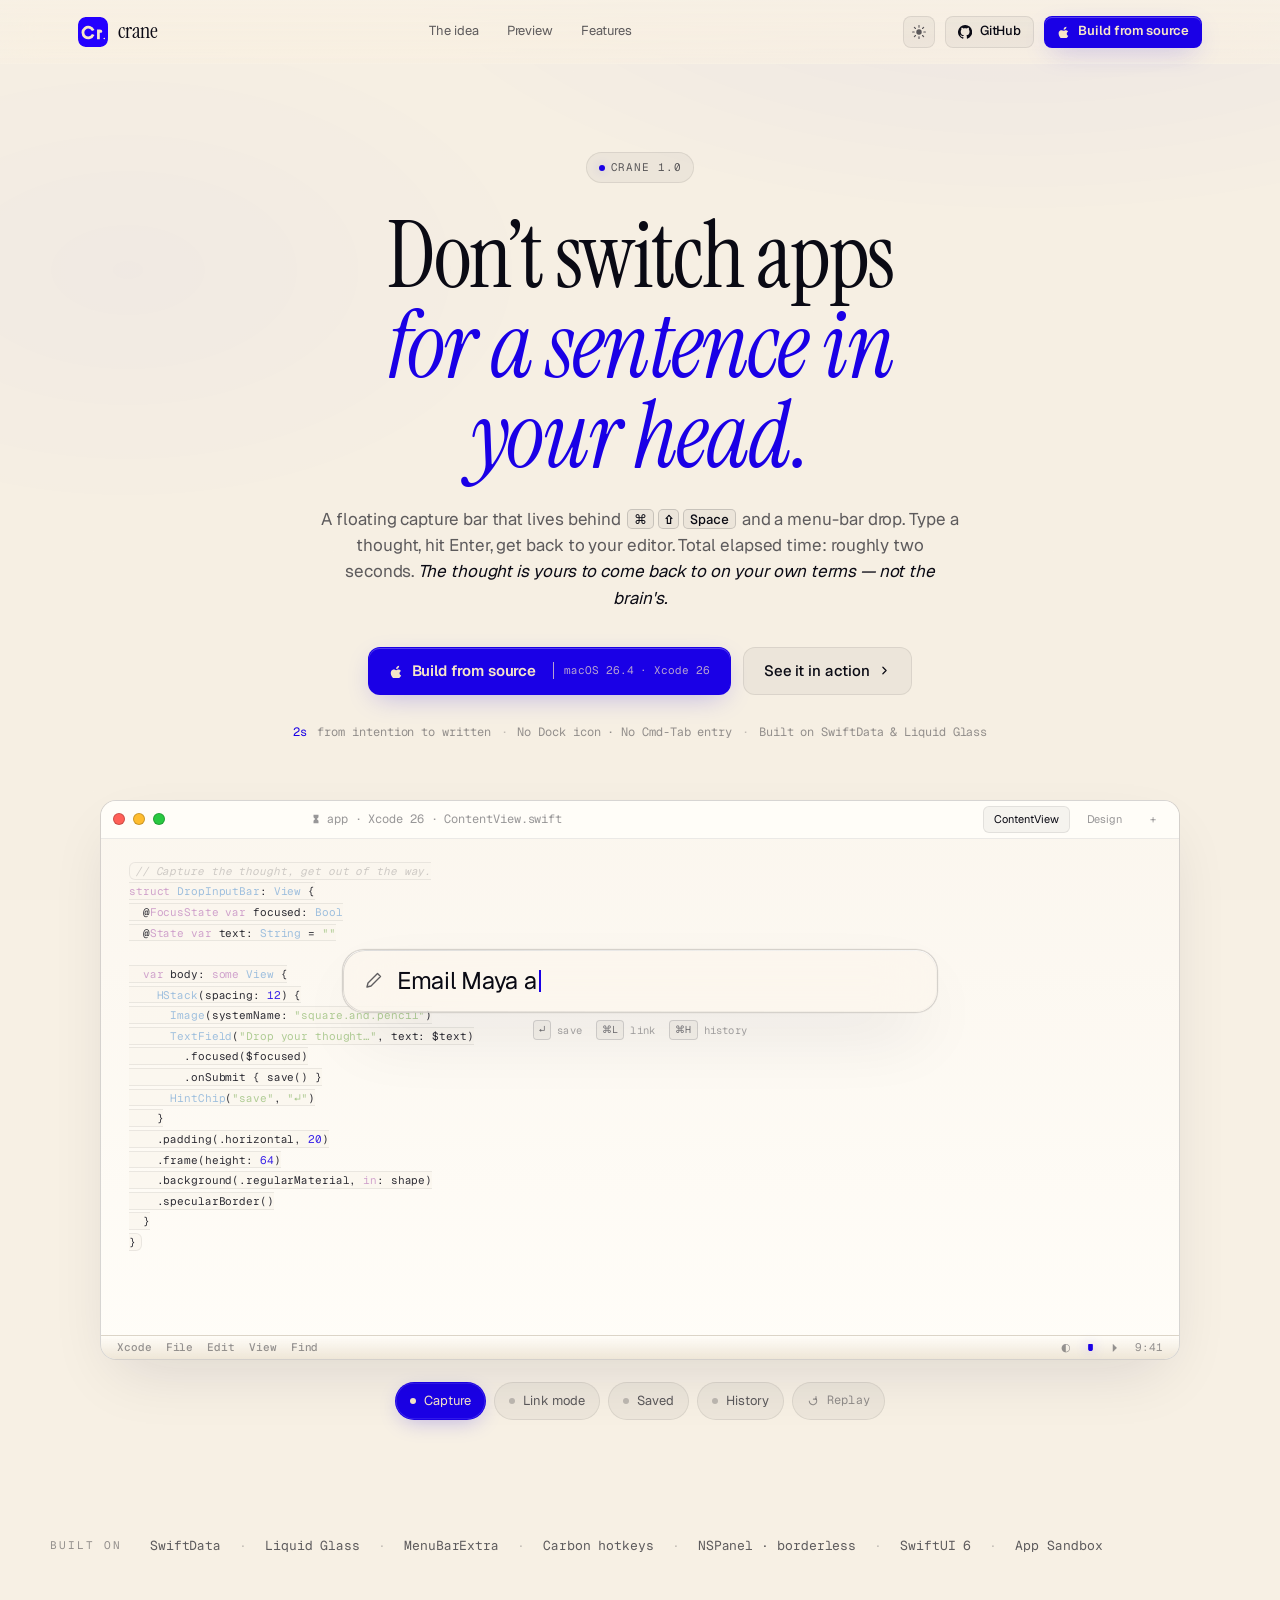
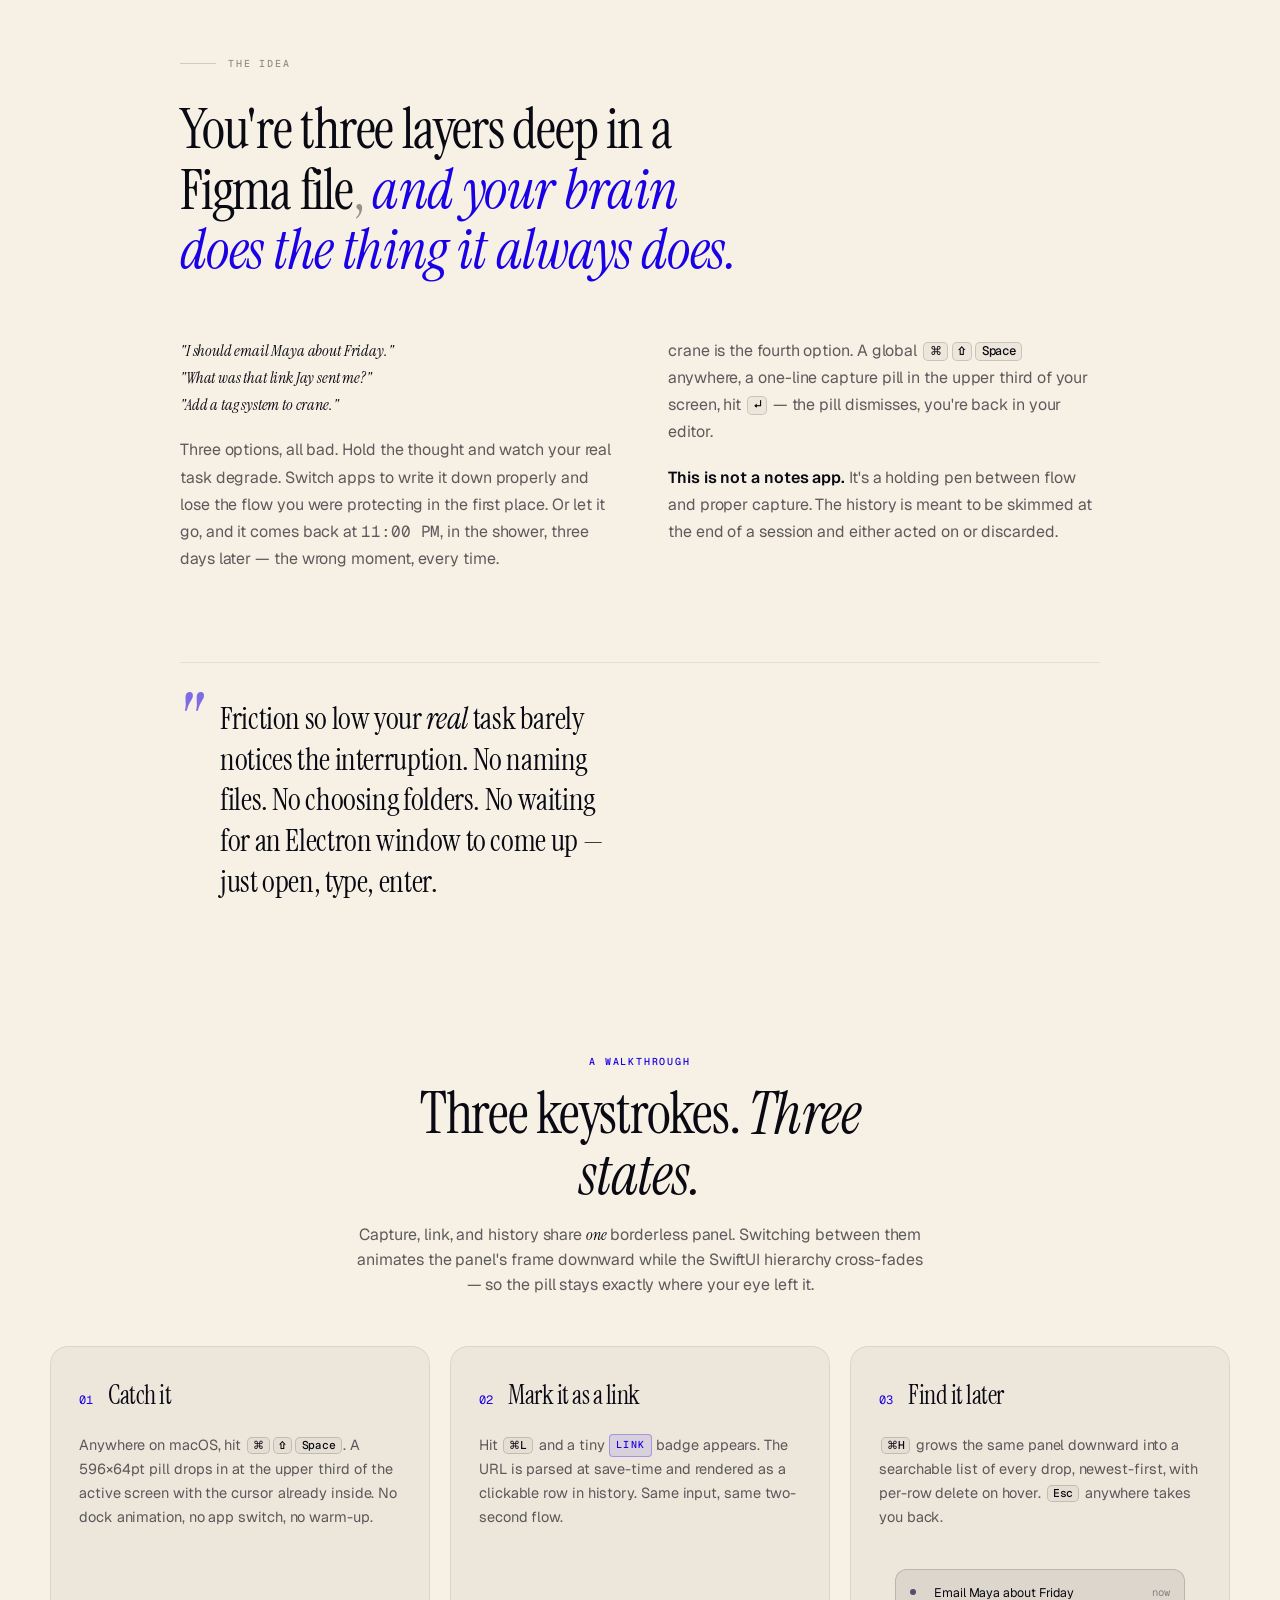
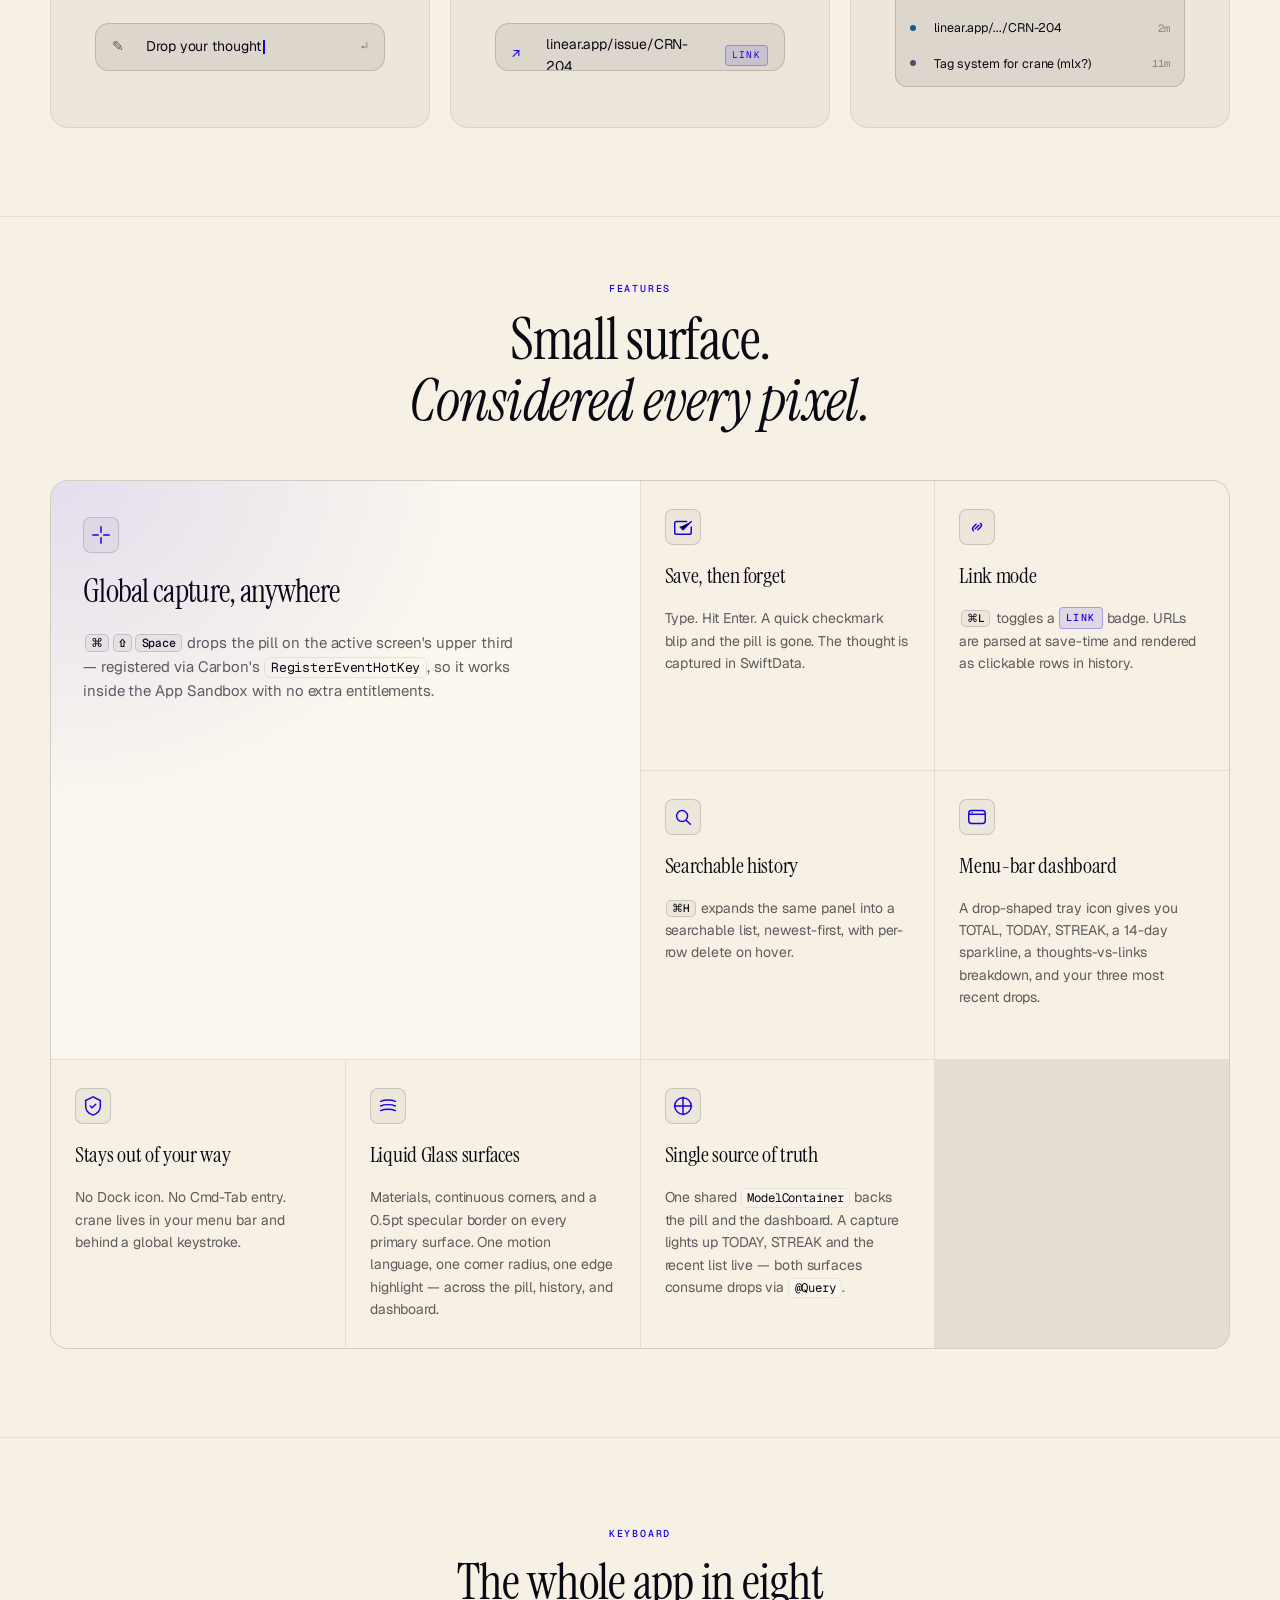
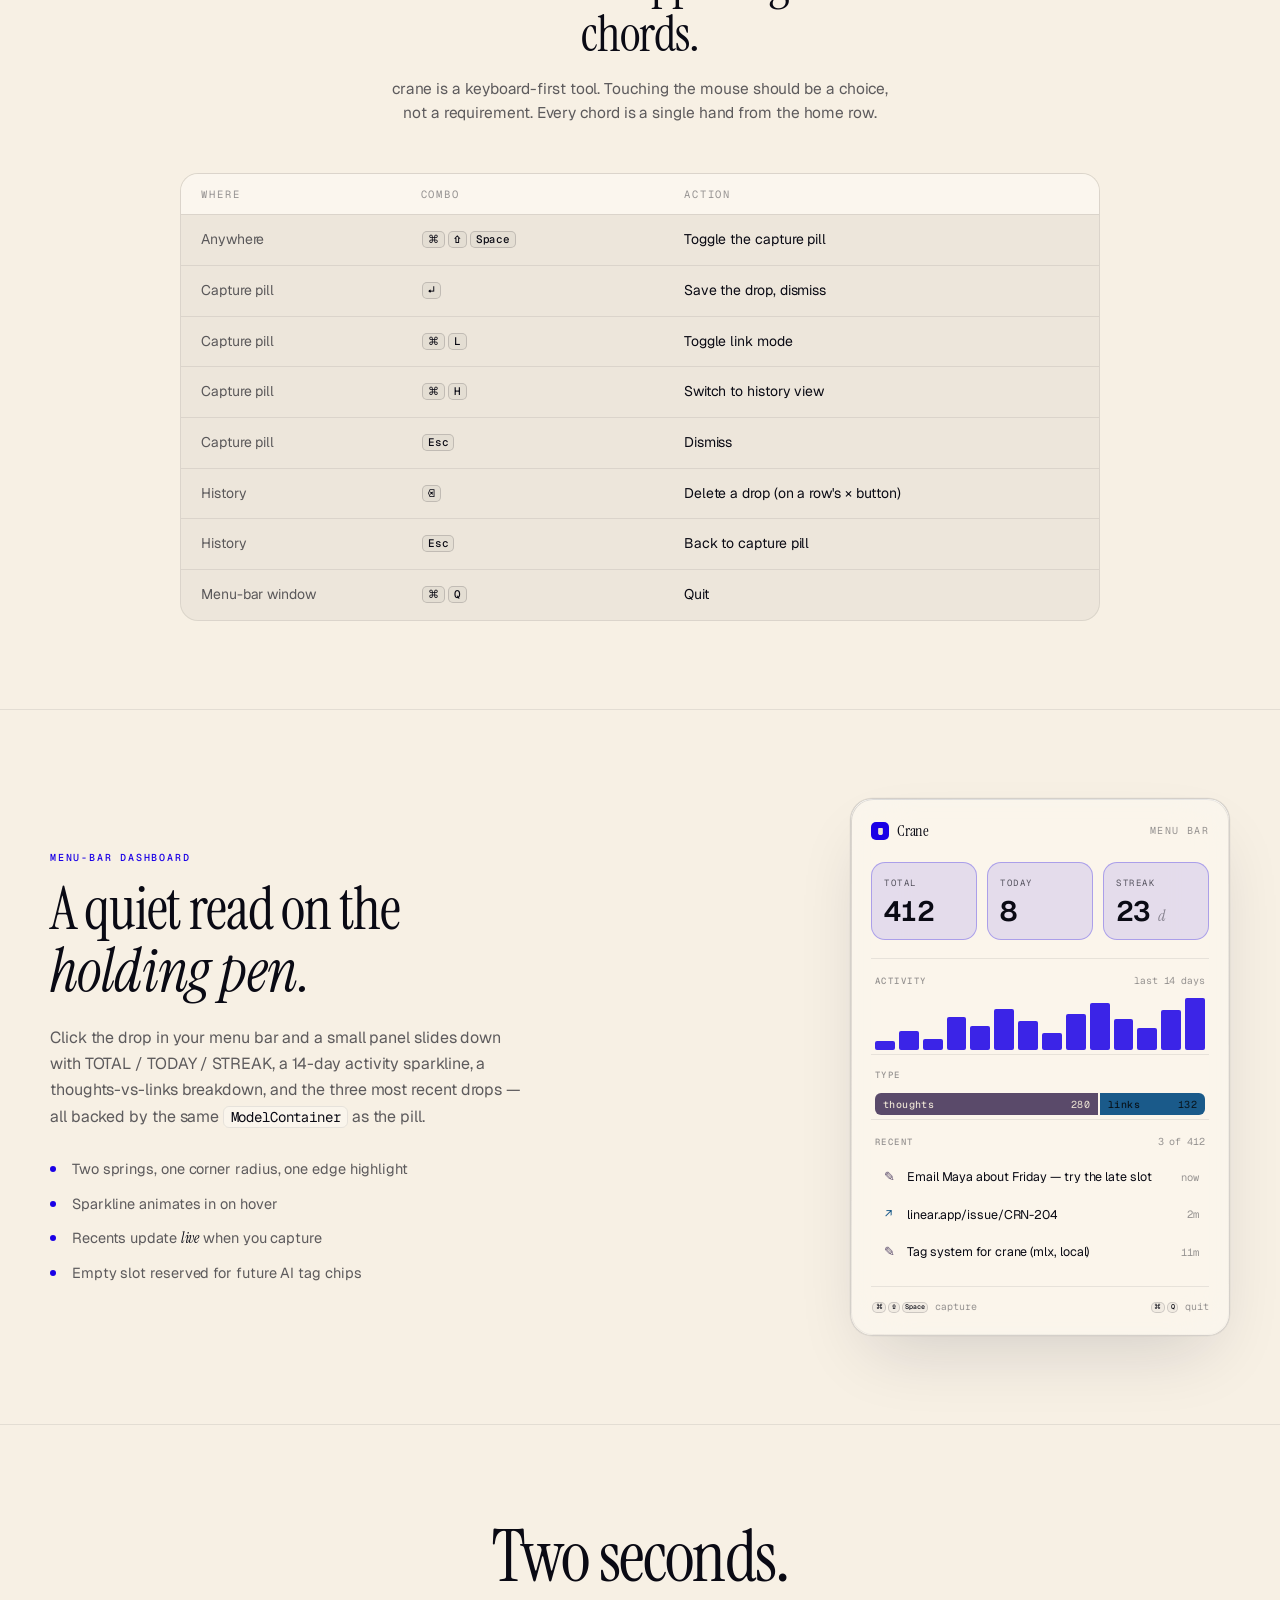
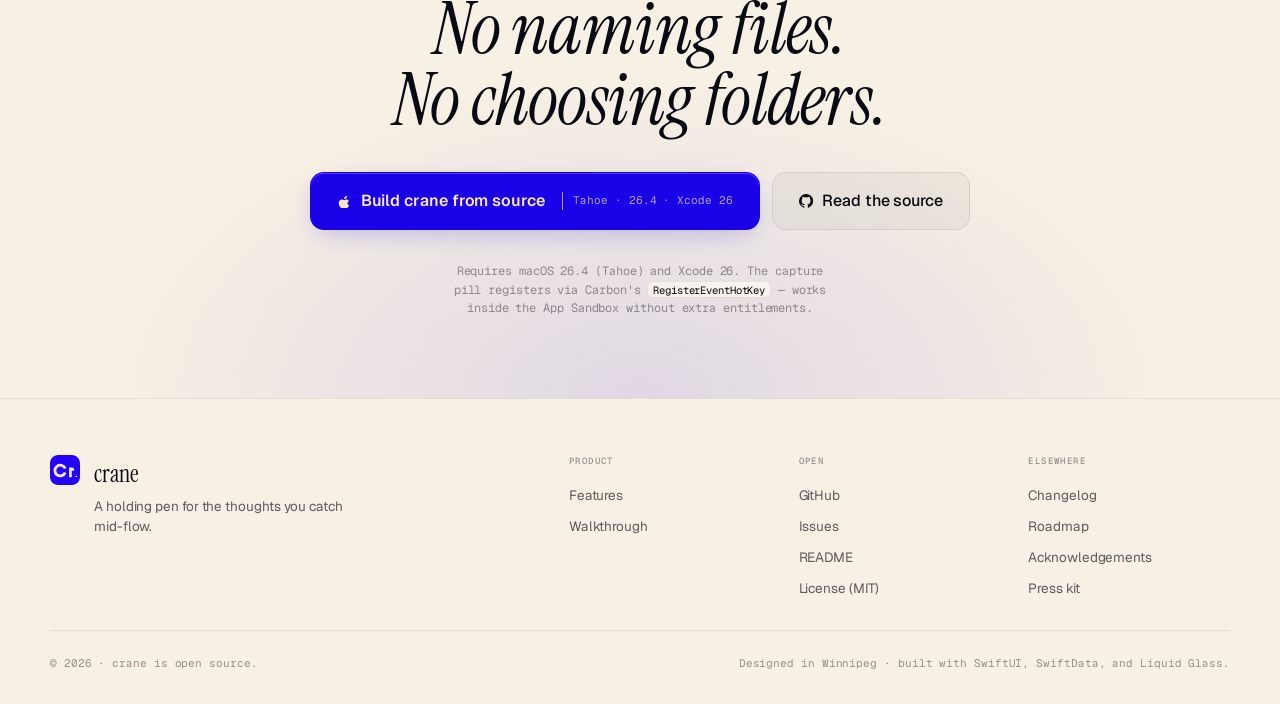
==== landing/index.html @ 393be6cc "Harden Mac app for v1 and add prioritized issue tracker. Fix ship-blockers: capture sourceApp before" ====
<!doctype html>
<html lang="en" data-theme="dark">
  <head>
    <meta charset="utf-8" />
    <meta name="viewport" content="width=device-width, initial-scale=1, viewport-fit=cover" />
    <meta name="color-scheme" content="dark light" />
    <title>crane — a holding pen for the thoughts you catch mid-flow</title>
    <meta
      name="description"
      content="crane is a floating capture bar for macOS. ⌘⇧Space anywhere, type a thought, hit Enter. Total elapsed time: about two seconds. The thought is yours to come back to on your own terms."
    />

    <link rel="preconnect" href="https://fonts.googleapis.com" />
    <link rel="preconnect" href="https://fonts.gstatic.com" crossorigin />
    <link
      href="https://fonts.googleapis.com/css2?family=Geist:wght@300;400;500;600;700&family=Geist+Mono:wght@400;500;600&family=Instrument+Serif:ital@0;1&display=swap"
      rel="stylesheet"
    />

    <link rel="stylesheet" href="styles.css?v=18" />
    <link rel="icon" type="image/svg+xml" href="assets/app-icon.svg" />
  </head>
  <body>
    <!-- Grain + atmosphere -->
    <div class="canvas-grain" aria-hidden="true"></div>
    <div class="canvas-light" aria-hidden="true"></div>

    <!-- ============ NAV ============ -->
    <header class="nav" aria-label="Primary">
      <div class="nav__inner">
        <a href="#top" class="brand" aria-label="crane home">
          <span class="brand__mark" aria-hidden="true">
            <img src="assets/app-icon.svg" alt="" width="30" height="30" decoding="async" />
          </span>
          <span class="brand__word">crane</span>
        </a>

        <nav class="nav__links" aria-label="Sections">
          <a href="#idea">The idea</a>
          <a href="#preview">Preview</a>
          <a href="#features">Features</a>
        </nav>

        <div class="nav__actions">
          <button
            class="theme-toggle"
            type="button"
            aria-label="Toggle color theme"
            data-theme-toggle
          >
            <svg class="theme-toggle__icon theme-toggle__icon--moon" viewBox="0 0 20 20" width="16" height="16" aria-hidden="true">
              <path
                d="M16.5 12.8a7 7 0 01-9.3-9.3.5.5 0 00-.7-.6 8 8 0 1010.6 10.6.5.5 0 00-.6-.7z"
                fill="currentColor"
              />
            </svg>
            <svg class="theme-toggle__icon theme-toggle__icon--sun" viewBox="0 0 20 20" width="16" height="16" aria-hidden="true">
              <circle cx="10" cy="10" r="3.4" fill="currentColor" />
              <g stroke="currentColor" stroke-width="1.4" stroke-linecap="round">
                <line x1="10" y1="2" x2="10" y2="4" />
                <line x1="10" y1="16" x2="10" y2="18" />
                <line x1="2" y1="10" x2="4" y2="10" />
                <line x1="16" y1="10" x2="18" y2="10" />
                <line x1="4.2" y1="4.2" x2="5.6" y2="5.6" />
                <line x1="14.4" y1="14.4" x2="15.8" y2="15.8" />
                <line x1="4.2" y1="15.8" x2="5.6" y2="14.4" />
                <line x1="14.4" y1="5.6" x2="15.8" y2="4.2" />
              </g>
            </svg>
          </button>

          <a class="btn btn--ghost btn--sm" href="https://github.com/abhay-cs/crane" target="_blank" rel="noopener">
            <svg viewBox="0 0 16 16" width="14" height="14" aria-hidden="true">
              <path
                fill="currentColor"
                d="M8 0a8 8 0 00-2.5 15.6c.4.1.6-.2.6-.4v-1.4c-2.2.5-2.7-1-2.7-1-.4-.9-.9-1.2-.9-1.2-.7-.5.1-.5.1-.5.8.1 1.2.8 1.2.8.7 1.2 1.9.9 2.4.7 0-.5.3-.9.5-1.1-1.8-.2-3.6-.9-3.6-3.9 0-.9.3-1.6.8-2.2 0-.2-.4-1 .1-2.1 0 0 .7-.2 2.2.8.6-.2 1.3-.3 2-.3.7 0 1.3.1 2 .3 1.5-1 2.1-.8 2.1-.8.4 1.1.2 1.9.1 2.1.5.6.8 1.3.8 2.2 0 3-1.8 3.7-3.6 3.9.3.3.5.7.5 1.5v2.2c0 .2.2.5.6.4A8 8 0 008 0z"
              />
            </svg>
            <span>GitHub</span>
          </a>

          <a class="btn btn--primary btn--sm" href="https://github.com/abhay-cs/crane#install--run" target="_blank" rel="noopener">
            <svg viewBox="0 0 16 16" width="13" height="13" aria-hidden="true">
              <path
                d="M11.6 2c.1 1-.3 2-.9 2.6-.6.7-1.6 1.2-2.5 1.1-.1-1 .4-2 .9-2.5.7-.7 1.7-1.2 2.5-1.2zm2.3 11.1c-.3.7-.5 1-.9 1.6-.6.8-1.4 1.8-2.4 1.8-.9 0-1.2-.6-2.4-.6-1.3 0-1.6.6-2.4.6-1 0-1.8-.9-2.4-1.8-1.6-2.3-1.8-5.1-.8-6.6.7-1.1 1.8-1.7 2.9-1.7 1.1 0 1.7.6 2.7.6.9 0 1.5-.6 2.7-.6 1 0 2 .5 2.8 1.5-2.4 1.4-2 4.6 0 5.2z"
                fill="currentColor"
              />
            </svg>
            <span>Build from source</span>
          </a>
        </div>
      </div>
    </header>

    <main id="top">
      <!-- ============ HERO ============ -->
      <section class="hero">
        <div class="hero__inner">
          <div class="hero__eyebrow reveal">
            <span class="dot"></span>
            <span>Crane 1.0</span>
          </div>

          <h1 class="hero__title reveal" data-delay="80">
            <span>Don&rsquo;t switch apps</span>
            <span class="hero__title-italic">for a sentence in your head.</span>
          </h1>

          <p class="hero__sub reveal" data-delay="160">
            A floating capture bar that lives behind <kbd class="kbd">⌘</kbd><kbd class="kbd">⇧</kbd><kbd class="kbd">Space</kbd> and a menu-bar drop. Type a thought,
            hit Enter, get back to your editor. Total elapsed time: roughly two seconds. <em>The thought is yours to come back to on your own terms&nbsp;—&nbsp;not the brain's.</em>
          </p>

          <div class="hero__actions reveal" data-delay="240">
            <a class="btn btn--primary btn--lg" href="https://github.com/abhay-cs/crane#install--run" target="_blank" rel="noopener" id="download">
              <svg viewBox="0 0 16 16" width="14" height="14" aria-hidden="true">
                <path
                  d="M11.6 2c.1 1-.3 2-.9 2.6-.6.7-1.6 1.2-2.5 1.1-.1-1 .4-2 .9-2.5.7-.7 1.7-1.2 2.5-1.2zm2.3 11.1c-.3.7-.5 1-.9 1.6-.6.8-1.4 1.8-2.4 1.8-.9 0-1.2-.6-2.4-.6-1.3 0-1.6.6-2.4.6-1 0-1.8-.9-2.4-1.8-1.6-2.3-1.8-5.1-.8-6.6.7-1.1 1.8-1.7 2.9-1.7 1.1 0 1.7.6 2.7.6.9 0 1.5-.6 2.7-.6 1 0 2 .5 2.8 1.5-2.4 1.4-2 4.6 0 5.2z"
                  fill="currentColor"
                />
              </svg>
              <span>Build from source</span>
              <span class="btn__meta">macOS 26.4 · Xcode 26</span>
            </a>
            <a class="btn btn--ghost btn--lg" href="#preview">
              <span>See it in action</span>
              <svg viewBox="0 0 16 16" width="13" height="13" aria-hidden="true">
                <path d="M6 4l4 4-4 4" stroke="currentColor" stroke-width="1.5" fill="none" stroke-linecap="round" stroke-linejoin="round"/>
              </svg>
            </a>
          </div>

          <div class="hero__meta reveal" data-delay="320">
            <span><span class="hero__meta-num">2s</span> from intention to written</span>
            <span class="hero__meta-sep" aria-hidden="true">·</span>
            <span>No Dock icon · No Cmd-Tab entry</span>
            <span class="hero__meta-sep" aria-hidden="true">·</span>
            <span>Built on SwiftData & Liquid Glass</span>
          </div>
        </div>

        <!-- ============ INTERACTIVE MACOS WINDOW PREVIEW ============ -->
        <div class="stage reveal" data-delay="400">
          <div class="mac" role="img" aria-label="Live preview of the crane capture pill floating over a macOS desktop">
            <!-- Window chrome -->
            <div class="mac__bar">
              <div class="mac__lights" aria-hidden="true">
                <span class="mac__light mac__light--red"></span>
                <span class="mac__light mac__light--yellow"></span>
                <span class="mac__light mac__light--green"></span>
              </div>
              <div class="mac__title">
                <svg viewBox="0 0 12 12" width="10" height="10" aria-hidden="true"><path d="M3 1h6v3l-2 2 2 2v3H3V8l2-2-2-2V1z" fill="currentColor"/></svg>
                <span>app · Xcode 26 · ContentView.swift</span>
              </div>
              <div class="mac__tabs">
                <span class="mac__tab mac__tab--active">ContentView</span>
                <span class="mac__tab">Design</span>
                <span class="mac__tab">+</span>
              </div>
            </div>

            <!-- Editor backdrop -->
            <div class="mac__body">
              <div class="mac__editor">
                <pre class="mac__code" aria-hidden="true"><code><span class="t-c">// Capture the thought, get out of the way.</span>
<span class="t-k">struct</span> <span class="t-t">DropInputBar</span>: <span class="t-t">View</span> {
  @<span class="t-k">FocusState</span> <span class="t-k">var</span> focused: <span class="t-t">Bool</span>
  @<span class="t-k">State</span> <span class="t-k">var</span> text: <span class="t-t">String</span> = <span class="t-s">""</span>

  <span class="t-k">var</span> body: <span class="t-k">some</span> <span class="t-t">View</span> {
    <span class="t-t">HStack</span>(spacing: <span class="t-n">12</span>) {
      <span class="t-t">Image</span>(systemName: <span class="t-s">"square.and.pencil"</span>)
      <span class="t-t">TextField</span>(<span class="t-s">"Drop your thought…"</span>, text: $text)
        .focused($focused)
        .onSubmit { save() }
      <span class="t-t">HintChip</span>(<span class="t-s">"save"</span>, <span class="t-s">"↵"</span>)
    }
    .padding(.horizontal, <span class="t-n">20</span>)
    .frame(height: <span class="t-n">64</span>)
    .background(.regularMaterial, <span class="t-k">in</span>: shape)
    .specularBorder()
  }
}</code></pre>

                <div class="mac__pill-stage">
                <!-- The hero pill, floating in the upper third -->
                <div class="pill" id="capturePill" data-state="capture">
                  <div class="pill__icon">
                    <svg class="pill__svg pill__svg--pencil" viewBox="0 0 20 20" width="20" height="20" aria-hidden="true">
                      <path d="M14.5 2.5l3 3-9.5 9.5-4 1 1-4 9.5-9.5z" stroke="currentColor" stroke-width="1.4" fill="none" stroke-linejoin="round"/>
                    </svg>
                    <svg class="pill__svg pill__svg--link" viewBox="0 0 20 20" width="20" height="20" aria-hidden="true">
                      <path d="M8 12l4-4M6 14a3 3 0 010-4l2-2M14 6a3 3 0 010 4l-2 2" stroke="currentColor" stroke-width="1.6" fill="none" stroke-linecap="round"/>
                    </svg>
                    <svg class="pill__svg pill__svg--check" viewBox="0 0 20 20" width="20" height="20" aria-hidden="true">
                      <path d="M4 10l4 4 8-8" stroke="currentColor" stroke-width="2" fill="none" stroke-linecap="round" stroke-linejoin="round"/>
                    </svg>
                  </div>
                  <div class="pill__text" id="pillText"><span class="pill__caret"></span></div>
                  <div class="pill__badge" id="pillLinkBadge">LINK</div>
                  <div class="pill__hints">
                    <span class="hint"><span class="hint__key">↵</span> save</span>
                    <span class="hint"><span class="hint__key">⌘L</span> link</span>
                    <span class="hint"><span class="hint__key">⌘H</span> history</span>
                  </div>
                </div>

                <!-- Expanding history card -->
                <div class="history" id="historyCard">
                  <div class="history__head">
                    <button class="history__back" type="button" aria-label="Back to capture">
                      <svg viewBox="0 0 16 16" width="13" height="13"><path d="M10 4L6 8l4 4" stroke="currentColor" stroke-width="1.6" fill="none" stroke-linecap="round" stroke-linejoin="round"/></svg>
                    </button>
                    <div class="history__search">
                      <svg viewBox="0 0 16 16" width="12" height="12" aria-hidden="true"><circle cx="7" cy="7" r="4.5" stroke="currentColor" stroke-width="1.3" fill="none"/><path d="M11 11l3 3" stroke="currentColor" stroke-width="1.3" stroke-linecap="round"/></svg>
                      <span>Search drops</span>
                    </div>
                    <span class="history__count">14 drops</span>
                  </div>
                  <ul class="history__list">
                    <li class="history__row">
                      <span class="history__icon">✎</span>
                      <span class="history__text">Email Maya about Friday — try the late slot</span>
                      <span class="history__time">just now</span>
                    </li>
                    <li class="history__row history__row--link">
                      <span class="history__icon">↗</span>
                      <span class="history__text">linear.app/issue/CRN-204 — sparkline edge case</span>
                      <span class="history__time">2m</span>
                    </li>
                    <li class="history__row">
                      <span class="history__icon">✎</span>
                      <span class="history__text">Try a tag system for crane — maybe locally with mlx</span>
                      <span class="history__time">11m</span>
                    </li>
                    <li class="history__row">
                      <span class="history__icon">✎</span>
                      <span class="history__text">That bit Jay said about borderless NSPanels</span>
                      <span class="history__time">38m</span>
                    </li>
                    <li class="history__row history__row--link">
                      <span class="history__icon">↗</span>
                      <span class="history__text">developer.apple.com/.../liquid-glass</span>
                      <span class="history__time">1h</span>
                    </li>
                    <li class="history__row">
                      <span class="history__icon">✎</span>
                      <span class="history__text">Re-read the typography section before Monday</span>
                      <span class="history__time">2h</span>
                    </li>
                  </ul>
                </div>
                </div>
              </div>
            </div>
            <!-- Edge-of-screen menu-bar mimic -->
            <div class="menubar" aria-hidden="true">
              <span class="menubar__app">Xcode</span>
              <span class="menubar__app">File</span>
              <span class="menubar__app">Edit</span>
              <span class="menubar__app">View</span>
              <span class="menubar__app">Find</span>
              <span class="menubar__sp"></span>
              <span class="menubar__icon">◐</span>
              <span class="menubar__icon menubar__icon--crane" title="crane">
                <svg viewBox="0 0 14 14" width="11" height="11"><path d="M4 3.5c0-.5.4-.9.9-.9h4.2c.5 0 .9.4.9.9v5.3c0 1.8-1 2.7-3 2.7s-3-.9-3-2.7V3.5z" fill="currentColor"/></svg>
              </span>
              <span class="menubar__icon">⏵</span>
              <span class="menubar__time">9:41</span>
            </div>
          </div>

          <!-- Stage controls -->
          <div class="stage__controls" role="tablist" aria-label="Preview state">
            <button data-pill-state="capture" class="stage-chip is-active" type="button" role="tab">
              <span class="stage-chip__dot"></span>Capture
            </button>
            <button data-pill-state="link" class="stage-chip" type="button" role="tab">
              <span class="stage-chip__dot"></span>Link mode
            </button>
            <button data-pill-state="saved" class="stage-chip" type="button" role="tab">
              <span class="stage-chip__dot"></span>Saved
            </button>
            <button data-pill-state="history" class="stage-chip" type="button" role="tab">
              <span class="stage-chip__dot"></span>History
            </button>
            <button class="stage-chip stage-chip--ghost" type="button" data-pill-replay>
              <svg viewBox="0 0 16 16" width="12" height="12" aria-hidden="true"><path d="M3 8a5 5 0 109-3" stroke="currentColor" stroke-width="1.4" fill="none" stroke-linecap="round"/><path d="M12 2v3.5H8.5" stroke="currentColor" stroke-width="1.4" fill="none" stroke-linecap="round" stroke-linejoin="round"/></svg>
              Replay
            </button>
          </div>
        </div>
      </section>

      <!-- ============ MARQUEE / TRUST STRIP ============ -->
      <section class="strip" aria-label="Built on">
        <div class="strip__inner">
          <span class="strip__label">Built on</span>
          <div class="strip__items">
            <span>SwiftData</span>
            <span class="strip__sep">·</span>
            <span>Liquid Glass</span>
            <span class="strip__sep">·</span>
            <span>MenuBarExtra</span>
            <span class="strip__sep">·</span>
            <span>Carbon hotkeys</span>
            <span class="strip__sep">·</span>
            <span>NSPanel · borderless</span>
            <span class="strip__sep">·</span>
            <span>SwiftUI 6</span>
            <span class="strip__sep">·</span>
            <span>App Sandbox</span>
          </div>
        </div>
      </section>

      <!-- ============ THE IDEA ============ -->
      <section class="idea" id="idea">
        <div class="idea__inner">
          <div class="idea__eyebrow">
            <span class="rule"></span>
            <span class="caps">The idea</span>
          </div>
          <h2 class="idea__h">
            You're three layers deep in a Figma file<span class="dim">,</span>
            <span class="italic">and your brain does the thing it always does.</span>
          </h2>
          <div class="idea__grid">
            <div class="idea__col">
              <p>
                <em class="italic">"I should email Maya about Friday."</em><br />
                <em class="italic">"What was that link Jay sent me?"</em><br />
                <em class="italic">"Add a tag system to crane."</em>
              </p>
              <p>
                Three options, all bad. Hold the thought and watch your real task degrade.
                Switch apps to write it down properly and lose the flow you were protecting in the
                first place. Or let it go, and it comes back at <span class="num">11:00&nbsp;PM</span>,
                in the shower, three days later — the wrong moment, every time.
              </p>
            </div>
            <div class="idea__col">
              <p>
                crane is the fourth option. A global <kbd class="kbd">⌘</kbd><kbd class="kbd">⇧</kbd><kbd class="kbd">Space</kbd> anywhere,
                a one-line capture pill in the upper third of your screen, hit
                <kbd class="kbd">↵</kbd> — the pill dismisses, you're back in your editor.
              </p>
              <p>
                <strong>This is not a notes app.</strong> It's a holding pen between flow and
                proper capture. The history is meant to be skimmed at the end of a session and
                either acted on or discarded.
              </p>
            </div>
          </div>

          <blockquote class="pull">
            <div class="pull__mark" aria-hidden="true">"</div>
            <p>
              Friction so low your <em class="italic">real</em> task barely notices the interruption.
              No naming files. No choosing folders. No waiting for an Electron window to come up —
              just open, type, enter.
            </p>
          </blockquote>
        </div>
      </section>

      <!-- ============ PREVIEW / WALKTHROUGH ============ -->
      <section class="preview" id="preview">
        <div class="preview__head">
          <div class="caps caps--accent">A walkthrough</div>
          <h2 class="preview__h">
            Three keystrokes. <span class="italic">Three states.</span>
          </h2>
          <p class="preview__sub">
            Capture, link, and history share <em class="italic">one</em> borderless panel. Switching
            between them animates the panel's frame downward while the SwiftUI hierarchy cross-fades —
            so the pill stays exactly where your eye left it.
          </p>
        </div>

        <div class="preview__grid">
          <article class="step">
            <header class="step__head">
              <span class="step__num">01</span>
              <h3>Catch it</h3>
            </header>
            <p>
              Anywhere on macOS, hit <kbd class="kbd">⌘</kbd><kbd class="kbd">⇧</kbd><kbd class="kbd">Space</kbd>.
              A 596×64pt pill drops in at the upper third of the active screen with the cursor already inside.
              No dock animation, no app switch, no warm-up.
            </p>
            <div class="step__art">
              <div class="step-pill">
                <span class="step-pill__icon">✎</span>
                <span class="step-pill__text">Drop your thought<span class="step-pill__caret"></span></span>
                <span class="step-pill__hint">↵</span>
              </div>
            </div>
          </article>

          <article class="step">
            <header class="step__head">
              <span class="step__num">02</span>
              <h3>Mark it as a link</h3>
            </header>
            <p>
              Hit <kbd class="kbd">⌘L</kbd> and a tiny <span class="badge">LINK</span> badge appears.
              The URL is parsed at save-time and rendered as a clickable row in history. Same input, same
              two-second flow.
            </p>
            <div class="step__art">
              <div class="step-pill step-pill--link">
                <span class="step-pill__icon">↗</span>
                <span class="step-pill__text">linear.app/issue/CRN-204</span>
                <span class="step-pill__badge">LINK</span>
              </div>
            </div>
          </article>

          <article class="step">
            <header class="step__head">
              <span class="step__num">03</span>
              <h3>Find it later</h3>
            </header>
            <p>
              <kbd class="kbd">⌘H</kbd> grows the same panel downward into a searchable list of every drop,
              newest-first, with per-row delete on hover. <kbd class="kbd">Esc</kbd> anywhere takes you back.
            </p>
            <div class="step__art">
              <div class="step-history">
                <div class="step-history__row"><span class="dot dot--thought"></span>Email Maya about Friday<span class="step-history__t">now</span></div>
                <div class="step-history__row"><span class="dot dot--link"></span>linear.app/.../CRN-204<span class="step-history__t">2m</span></div>
                <div class="step-history__row"><span class="dot dot--thought"></span>Tag system for crane (mlx?)<span class="step-history__t">11m</span></div>
              </div>
            </div>
          </article>
        </div>
      </section>

      <!-- ============ FEATURE MATRIX ============ -->
      <section class="features" id="features">
        <div class="features__head">
          <div class="caps caps--accent">Features</div>
          <h2 class="features__h">
            Small surface. <span class="italic">Considered every pixel.</span>
          </h2>
        </div>

        <div class="matrix">
          <article class="card card--lg">
            <div class="card__icon" aria-hidden="true">
              <svg viewBox="0 0 24 24" width="22" height="22"><path d="M12 3v6m0 6v6m9-9h-6m-6 0H3" stroke="currentColor" stroke-width="1.6" stroke-linecap="round"/></svg>
            </div>
            <h3>Global capture, anywhere</h3>
            <p>
              <kbd class="kbd">⌘</kbd><kbd class="kbd">⇧</kbd><kbd class="kbd">Space</kbd> drops the pill on the
              active screen's upper third — registered via Carbon's <code>RegisterEventHotKey</code>, so it
              works inside the App Sandbox with no extra entitlements.
            </p>
          </article>
          <article class="card">
            <div class="card__icon" aria-hidden="true">
              <svg viewBox="0 0 24 24" width="22" height="22"><path d="M9 12l3 3 9-9" stroke="currentColor" stroke-width="1.6" stroke-linecap="round" stroke-linejoin="round"/><path d="M21 12v6a2 2 0 01-2 2H5a2 2 0 01-2-2V8a2 2 0 012-2h11" stroke="currentColor" stroke-width="1.6" fill="none" stroke-linecap="round"/></svg>
            </div>
            <h3>Save, then forget</h3>
            <p>Type. Hit Enter. A quick checkmark blip and the pill is gone. The thought is captured in SwiftData.</p>
          </article>
          <article class="card">
            <div class="card__icon" aria-hidden="true">
              <svg viewBox="0 0 24 24" width="22" height="22"><path d="M10 14l4-4M8 16a3 3 0 010-4l3-3M16 8a3 3 0 010 4l-3 3" stroke="currentColor" stroke-width="1.6" fill="none" stroke-linecap="round"/></svg>
            </div>
            <h3>Link mode</h3>
            <p>
              <kbd class="kbd">⌘L</kbd> toggles a <span class="badge">LINK</span> badge. URLs are parsed at save-time
              and rendered as clickable rows in history.
            </p>
          </article>
          <article class="card">
            <div class="card__icon" aria-hidden="true">
              <svg viewBox="0 0 24 24" width="22" height="22"><circle cx="11" cy="11" r="6" stroke="currentColor" stroke-width="1.6" fill="none"/><path d="M16 16l4 4" stroke="currentColor" stroke-width="1.6" stroke-linecap="round"/></svg>
            </div>
            <h3>Searchable history</h3>
            <p>
              <kbd class="kbd">⌘H</kbd> expands the same panel into a searchable list, newest-first, with
              per-row delete on hover.
            </p>
          </article>
          <article class="card">
            <div class="card__icon" aria-hidden="true">
              <svg viewBox="0 0 24 24" width="22" height="22"><rect x="3" y="5" width="18" height="14" rx="3" stroke="currentColor" stroke-width="1.6" fill="none"/><path d="M3 9h18" stroke="currentColor" stroke-width="1.6"/><circle cx="6.5" cy="7" r=".8" fill="currentColor"/></svg>
            </div>
            <h3>Menu-bar dashboard</h3>
            <p>
              A drop-shaped tray icon gives you TOTAL, TODAY, STREAK, a 14-day sparkline, a thoughts-vs-links
              breakdown, and your three most recent drops.
            </p>
          </article>
          <article class="card">
            <div class="card__icon" aria-hidden="true">
              <svg viewBox="0 0 24 24" width="22" height="22"><path d="M12 2L4 6v6c0 5 3.5 8.5 8 10 4.5-1.5 8-5 8-10V6l-8-4z" stroke="currentColor" stroke-width="1.6" fill="none"/><path d="M9 12l2 2 4-4" stroke="currentColor" stroke-width="1.6" fill="none" stroke-linecap="round" stroke-linejoin="round"/></svg>
            </div>
            <h3>Stays out of your way</h3>
            <p>No Dock icon. No Cmd-Tab entry. crane lives in your menu bar and behind a global keystroke.</p>
          </article>
          <article class="card">
            <div class="card__icon" aria-hidden="true">
              <svg viewBox="0 0 24 24" width="22" height="22"><path d="M4 7c4-2 12-2 16 0M4 12c4-2 12-2 16 0M4 17c4-2 12-2 16 0" stroke="currentColor" stroke-width="1.6" fill="none" stroke-linecap="round"/></svg>
            </div>
            <h3>Liquid Glass surfaces</h3>
            <p>
              Materials, continuous corners, and a 0.5pt specular border on every primary surface. One motion
              language, one corner radius, one edge highlight — across the pill, history, and dashboard.
            </p>
          </article>
          <article class="card">
            <div class="card__icon" aria-hidden="true">
              <svg viewBox="0 0 24 24" width="22" height="22"><path d="M12 2v20M2 12h20" stroke="currentColor" stroke-width="1.6"/><circle cx="12" cy="12" r="9" stroke="currentColor" stroke-width="1.6" fill="none"/></svg>
            </div>
            <h3>Single source of truth</h3>
            <p>
              One shared <code>ModelContainer</code> backs the pill and the dashboard. A capture lights up
              TODAY, STREAK and the recent list live — both surfaces consume drops via <code>@Query</code>.
            </p>
          </article>
        </div>
      </section>

      <!-- ============ KEYBOARD SHORTCUTS ============ -->
      <section class="shortcuts">
        <div class="shortcuts__inner">
          <div class="shortcuts__head">
            <div class="caps caps--accent">Keyboard</div>
            <h2>The whole app in eight chords.</h2>
            <p>
              crane is a keyboard-first tool. Touching the mouse should be a choice, not a requirement.
              Every chord is a single hand from the home row.
            </p>
          </div>

          <div class="kbd-table" role="table">
            <div class="kbd-row kbd-row--head" role="row">
              <div role="columnheader">Where</div>
              <div role="columnheader">Combo</div>
              <div role="columnheader">Action</div>
            </div>
            <div class="kbd-row" role="row">
              <div role="cell" class="kbd-row__where">Anywhere</div>
              <div role="cell"><kbd class="kbd">⌘</kbd><kbd class="kbd">⇧</kbd><kbd class="kbd">Space</kbd></div>
              <div role="cell">Toggle the capture pill</div>
            </div>
            <div class="kbd-row" role="row">
              <div role="cell" class="kbd-row__where">Capture pill</div>
              <div role="cell"><kbd class="kbd">↵</kbd></div>
              <div role="cell">Save the drop, dismiss</div>
            </div>
            <div class="kbd-row" role="row">
              <div role="cell" class="kbd-row__where">Capture pill</div>
              <div role="cell"><kbd class="kbd">⌘</kbd><kbd class="kbd">L</kbd></div>
              <div role="cell">Toggle link mode</div>
            </div>
            <div class="kbd-row" role="row">
              <div role="cell" class="kbd-row__where">Capture pill</div>
              <div role="cell"><kbd class="kbd">⌘</kbd><kbd class="kbd">H</kbd></div>
              <div role="cell">Switch to history view</div>
            </div>
            <div class="kbd-row" role="row">
              <div role="cell" class="kbd-row__where">Capture pill</div>
              <div role="cell"><kbd class="kbd">Esc</kbd></div>
              <div role="cell">Dismiss</div>
            </div>
            <div class="kbd-row" role="row">
              <div role="cell" class="kbd-row__where">History</div>
              <div role="cell"><kbd class="kbd">⌫</kbd></div>
              <div role="cell">Delete a drop (on a row's × button)</div>
            </div>
            <div class="kbd-row" role="row">
              <div role="cell" class="kbd-row__where">History</div>
              <div role="cell"><kbd class="kbd">Esc</kbd></div>
              <div role="cell">Back to capture pill</div>
            </div>
            <div class="kbd-row" role="row">
              <div role="cell" class="kbd-row__where">Menu-bar window</div>
              <div role="cell"><kbd class="kbd">⌘</kbd><kbd class="kbd">Q</kbd></div>
              <div role="cell">Quit</div>
            </div>
          </div>
        </div>
      </section>

      <!-- ============ DASHBOARD ============ -->
      <section class="dash" id="design">
        <div class="dash__inner">
          <div class="dash__copy">
            <div class="caps caps--accent">Menu-bar dashboard</div>
            <h2 class="dash__h">
              A quiet read on the <span class="italic">holding pen.</span>
            </h2>
            <p>
              Click the drop in your menu bar and a small panel slides down with TOTAL / TODAY / STREAK,
              a 14-day activity sparkline, a thoughts-vs-links breakdown, and the three most recent drops —
              all backed by the same <code>ModelContainer</code> as the pill.
            </p>
            <ul class="dash__list">
              <li><span class="dash__bullet"></span> Two springs, one corner radius, one edge highlight</li>
              <li><span class="dash__bullet"></span> Sparkline animates in on hover</li>
              <li><span class="dash__bullet"></span> Recents update <em class="italic">live</em> when you capture</li>
              <li><span class="dash__bullet"></span> Empty slot reserved for future AI tag chips</li>
            </ul>
          </div>

          <div class="dashboard" aria-label="Menu-bar dashboard preview">
            <div class="dashboard__head">
              <div class="dashboard__brand">
                <span class="dashboard__mark">
                  <svg viewBox="0 0 14 14" width="11" height="11"><path d="M4 3.5c0-.5.4-.9.9-.9h4.2c.5 0 .9.4.9.9v5.3c0 1.8-1 2.7-3 2.7s-3-.9-3-2.7V3.5z" fill="currentColor"/></svg>
                </span>
                Crane
              </div>
              <span class="dashboard__tag">menu bar</span>
            </div>

            <div class="dashboard__stats">
              <div class="stat">
                <div class="stat__cap">TOTAL</div>
                <div class="stat__num">412</div>
              </div>
              <div class="stat">
                <div class="stat__cap">TODAY</div>
                <div class="stat__num">8</div>
              </div>
              <div class="stat">
                <div class="stat__cap">STREAK</div>
                <div class="stat__num">23 <span class="stat__unit">d</span></div>
              </div>
            </div>

            <div class="dashboard__section">
              <div class="dashboard__h">
                <span class="caps caps--xs">Activity</span>
                <span class="dashboard__h-meta">last 14 days</span>
              </div>
              <div class="spark" aria-hidden="true">
                <span class="spark__bar" style="--h: 18%"></span>
                <span class="spark__bar" style="--h: 38%"></span>
                <span class="spark__bar" style="--h: 22%"></span>
                <span class="spark__bar" style="--h: 64%"></span>
                <span class="spark__bar" style="--h: 48%"></span>
                <span class="spark__bar" style="--h: 80%"></span>
                <span class="spark__bar" style="--h: 56%"></span>
                <span class="spark__bar" style="--h: 33%"></span>
                <span class="spark__bar" style="--h: 70%"></span>
                <span class="spark__bar" style="--h: 92%"></span>
                <span class="spark__bar" style="--h: 60%"></span>
                <span class="spark__bar" style="--h: 44%"></span>
                <span class="spark__bar" style="--h: 78%"></span>
                <span class="spark__bar" style="--h: 100%"></span>
              </div>
            </div>

            <div class="dashboard__section">
              <div class="dashboard__h">
                <span class="caps caps--xs">Type</span>
              </div>
              <div class="bar">
                <span class="bar__seg bar__seg--thought" style="--w: 68%"><em>thoughts</em><span>280</span></span>
                <span class="bar__seg bar__seg--link" style="--w: 32%"><em>links</em><span>132</span></span>
              </div>
            </div>

            <div class="dashboard__section">
              <div class="dashboard__h">
                <span class="caps caps--xs">Recent</span>
                <span class="dashboard__h-meta">3 of 412</span>
              </div>
              <ul class="drop-list">
                <li>
                  <span class="drop-list__icon drop-list__icon--thought">✎</span>
                  <span class="drop-list__t">Email Maya about Friday — try the late slot</span>
                  <span class="drop-list__time">now</span>
                </li>
                <li>
                  <span class="drop-list__icon drop-list__icon--link">↗</span>
                  <span class="drop-list__t">linear.app/issue/CRN-204</span>
                  <span class="drop-list__time">2m</span>
                </li>
                <li>
                  <span class="drop-list__icon drop-list__icon--thought">✎</span>
                  <span class="drop-list__t">Tag system for crane (mlx, local)</span>
                  <span class="drop-list__time">11m</span>
                </li>
              </ul>
            </div>

            <div class="dashboard__foot">
              <span><kbd class="kbd kbd--xs">⌘</kbd><kbd class="kbd kbd--xs">⇧</kbd><kbd class="kbd kbd--xs">Space</kbd> capture</span>
              <span><kbd class="kbd kbd--xs">⌘</kbd><kbd class="kbd kbd--xs">Q</kbd> quit</span>
            </div>
          </div>
        </div>
      </section>


      <!-- ============ FINAL CTA ============ -->
      <section class="cta">
        <div class="cta__inner">
          <h2 class="cta__h">
            Two seconds.<br />
            <span class="italic">No&nbsp;naming files.<br />No&nbsp;choosing folders.</span>
          </h2>
          <div class="cta__row">
            <a class="btn btn--primary btn--xl" href="https://github.com/abhay-cs/crane#install--run" target="_blank" rel="noopener">
              <svg viewBox="0 0 16 16" width="14" height="14" aria-hidden="true">
                <path
                  d="M11.6 2c.1 1-.3 2-.9 2.6-.6.7-1.6 1.2-2.5 1.1-.1-1 .4-2 .9-2.5.7-.7 1.7-1.2 2.5-1.2zm2.3 11.1c-.3.7-.5 1-.9 1.6-.6.8-1.4 1.8-2.4 1.8-.9 0-1.2-.6-2.4-.6-1.3 0-1.6.6-2.4.6-1 0-1.8-.9-2.4-1.8-1.6-2.3-1.8-5.1-.8-6.6.7-1.1 1.8-1.7 2.9-1.7 1.1 0 1.7.6 2.7.6.9 0 1.5-.6 2.7-.6 1 0 2 .5 2.8 1.5-2.4 1.4-2 4.6 0 5.2z"
                  fill="currentColor"
                />
              </svg>
              <span>Build crane from source</span>
              <span class="btn__meta">Tahoe · 26.4 · Xcode 26</span>
            </a>
            <a class="btn btn--ghost btn--xl" href="https://github.com/abhay-cs/crane" target="_blank" rel="noopener">
              <svg viewBox="0 0 16 16" width="14" height="14" aria-hidden="true"><path fill="currentColor" d="M8 0a8 8 0 00-2.5 15.6c.4.1.6-.2.6-.4v-1.4c-2.2.5-2.7-1-2.7-1-.4-.9-.9-1.2-.9-1.2-.7-.5.1-.5.1-.5.8.1 1.2.8 1.2.8.7 1.2 1.9.9 2.4.7 0-.5.3-.9.5-1.1-1.8-.2-3.6-.9-3.6-3.9 0-.9.3-1.6.8-2.2 0-.2-.4-1 .1-2.1 0 0 .7-.2 2.2.8.6-.2 1.3-.3 2-.3.7 0 1.3.1 2 .3 1.5-1 2.1-.8 2.1-.8.4 1.1.2 1.9.1 2.1.5.6.8 1.3.8 2.2 0 3-1.8 3.7-3.6 3.9.3.3.5.7.5 1.5v2.2c0 .2.2.5.6.4A8 8 0 008 0z"/></svg>
              <span>Read the source</span>
            </a>
          </div>
          <p class="cta__fine">
            Requires macOS 26.4 (Tahoe) and Xcode 26. The capture pill registers via Carbon's
            <code>RegisterEventHotKey</code> — works inside the App Sandbox without extra entitlements.
          </p>
        </div>
      </section>

      <!-- ============ FOOTER ============ -->
      <footer class="foot">
        <div class="foot__inner">
          <div class="foot__brand">
            <span class="brand__mark" aria-hidden="true">
              <img src="assets/app-icon.svg" alt="" width="30" height="30" decoding="async" />
            </span>
            <div>
              <div class="brand__word">crane</div>
              <div class="foot__tagline">A holding pen for the thoughts you catch mid-flow.</div>
            </div>
          </div>

          <div class="foot__cols">
            <div>
              <div class="caps caps--xs">Product</div>
              <a href="#features">Features</a>
              <a href="#preview">Walkthrough</a>
            </div>
            <div>
              <div class="caps caps--xs">Open</div>
              <a href="https://github.com/abhay-cs/crane" target="_blank" rel="noopener">GitHub</a>
              <a href="https://github.com/abhay-cs/crane/issues" target="_blank" rel="noopener">Issues</a>
              <a href="https://github.com/abhay-cs/crane#readme" target="_blank" rel="noopener">README</a>
              <a href="#">License (MIT)</a>
            </div>
            <div>
              <div class="caps caps--xs">Elsewhere</div>
              <a href="#">Changelog</a>
              <a href="#">Roadmap</a>
              <a href="#">Acknowledgements</a>
              <a href="#">Press kit</a>
            </div>
          </div>
        </div>
        <div class="foot__rule"></div>
        <div class="foot__base">
          <span>© 2026 · crane is open source.</span>
          <span class="foot__hint">
            Designed in Winnipeg · built with SwiftUI, SwiftData, and Liquid Glass.
          </span>
        </div>
      </footer>
    </main>

    <script src="app.js?v=4" defer></script>
  </body>
</html>
---- landing/styles.css ----
/* =========================================================
   crane — landing
   editorial calm · cool near-black · electric blue + cream
   instrument serif italics threaded through geist sans
   ========================================================= */

/* ---------- 1. design tokens ---------- */

:root {
  /* brand (AppIcon.svg) */
  --brand-blue: #2400ff;
  --brand-cream: #f7e6c8;

  /* type */
  --font-display: "Instrument Serif", "Iowan Old Style", "Hoefler Text", Georgia, serif;
  --font-sans: "Geist", "SF Pro Text", -apple-system, BlinkMacSystemFont, "Helvetica Neue", system-ui, sans-serif;
  --font-mono: "Geist Mono", "SF Mono", ui-monospace, "JetBrains Mono", Menlo, monospace;

  /* motion (mirror Design.swift) */
  --spring: cubic-bezier(0.22, 1, 0.36, 1);
  --snappy: cubic-bezier(0.34, 1.56, 0.64, 1);
  --ease-subtle: cubic-bezier(0.4, 0, 0.2, 1);

  /* radii */
  --r-pill: 22px;
  --r-card: 18px;
  --r-chip: 10px;
  --r-tiny: 6px;

  /* sizing */
  --container: 1180px;
  --container-narrow: 920px;
  --nav-h: 64px;
}

/* dark — default */
:root,
:root[data-theme="dark"] {
  color-scheme: dark;

  --bg-deep: #04040a;
  --bg: #07070f;
  --bg-elev: #0e0e18;
  --bg-elev-2: #141422;

  --line: rgba(247, 230, 200, 0.07);
  --line-strong: rgba(247, 230, 200, 0.14);

  --text-1: #f4f0e8;
  --text-2: rgba(244, 240, 232, 0.62);
  --text-3: rgba(244, 240, 232, 0.36);
  --text-4: rgba(244, 240, 232, 0.18);

  --accent: var(--brand-blue);
  --accent-soft: rgba(36, 0, 255, 0.14);
  --accent-line: rgba(36, 0, 255, 0.35);
  --accent-ink: var(--brand-cream);

  --thought: #c8bdd8;
  --link: #8eb8e8;

  /* glass surfaces */
  --glass: rgba(247, 230, 200, 0.04);
  --glass-strong: rgba(247, 230, 200, 0.07);
  --glass-border: linear-gradient(
    140deg,
    rgba(247, 230, 200, 0.22) 0%,
    rgba(247, 230, 200, 0.05) 60%,
    rgba(247, 230, 200, 0.02) 100%
  );

  --code-bg: rgba(4, 4, 10, 0.75);
  --shadow-1: 0 1px 0 rgba(247, 230, 200, 0.04) inset,
    0 30px 80px -20px rgba(0, 0, 0, 0.7);
  --shadow-pill: 0 1px 0 rgba(247, 230, 200, 0.12) inset,
    0 30px 70px -20px rgba(0, 0, 0, 0.8),
    0 0 0 0.5px rgba(247, 230, 200, 0.08);

  --grain-opacity: 0.08;
  --light-opacity: 0.55;
}

/* light — cream paper */
:root[data-theme="light"] {
  color-scheme: light;

  --bg-deep: #ede4d4;
  --bg: #f7f0e4;
  --bg-elev: #fbf6ee;
  --bg-elev-2: #fffdf8;

  --line: rgba(10, 10, 20, 0.08);
  --line-strong: rgba(10, 10, 20, 0.16);

  --text-1: #0a0a14;
  --text-2: rgba(10, 10, 20, 0.65);
  --text-3: rgba(10, 10, 20, 0.42);
  --text-4: rgba(10, 10, 20, 0.22);

  --accent: #1a00e6;
  --accent-soft: rgba(26, 0, 230, 0.1);
  --accent-line: rgba(26, 0, 230, 0.28);
  --accent-ink: var(--brand-cream);

  --thought: #5a4a6a;
  --link: #1a5a8a;

  --glass: rgba(10, 10, 20, 0.04);
  --glass-strong: rgba(10, 10, 20, 0.07);
  --glass-border: linear-gradient(
    140deg,
    rgba(10, 10, 20, 0.14) 0%,
    rgba(10, 10, 20, 0.06) 60%,
    rgba(10, 10, 20, 0.02) 100%
  );

  --code-bg: rgba(251, 246, 238, 0.85);
  --shadow-1: 0 1px 0 rgba(255, 255, 255, 0.6) inset,
    0 24px 60px -16px rgba(20, 16, 48, 0.12);
  --shadow-pill: 0 1px 0 rgba(255, 255, 255, 0.7) inset,
    0 30px 70px -20px rgba(20, 16, 48, 0.16),
    0 0 0 0.5px rgba(10, 10, 20, 0.06);

  --grain-opacity: 0.05;
  --light-opacity: 0.4;
}

/* ---------- 2. reset & base ---------- */

*,
*::before,
*::after {
  box-sizing: border-box;
}

html {
  -webkit-font-smoothing: antialiased;
  -moz-osx-font-smoothing: grayscale;
  text-rendering: optimizeLegibility;
  scroll-behavior: smooth;
}

body {
  margin: 0;
  font-family: var(--font-sans);
  font-feature-settings: "ss01", "ss02", "cv11";
  font-size: 16px;
  line-height: 1.55;
  color: var(--text-1);
  background: var(--bg);
  letter-spacing: -0.005em;
  overflow-x: hidden;
  transition: background 0.6s var(--ease-subtle), color 0.6s var(--ease-subtle);
}

img,
svg {
  display: block;
  max-width: 100%;
}

a {
  color: inherit;
  text-decoration: none;
}

button {
  font: inherit;
  color: inherit;
}

code {
  font-family: var(--font-mono);
  font-size: 0.88em;
  letter-spacing: -0.01em;
  color: var(--text-1);
  background: var(--code-bg);
  border: 0.5px solid var(--line);
  border-radius: var(--r-tiny);
  padding: 0.08em 0.45em;
}

em.italic,
.italic {
  font-family: var(--font-display);
  font-style: italic;
  font-weight: 400;
  letter-spacing: -0.01em;
  color: var(--text-1);
}

/* selection */
::selection {
  background: var(--accent-soft);
  color: var(--text-1);
}

/* ---------- 3. atmosphere (grain + dawn light) ---------- */

.canvas-grain {
  position: fixed;
  inset: 0;
  z-index: 1;
  pointer-events: none;
  opacity: var(--grain-opacity);
  mix-blend-mode: overlay;
  background-image: url("data:image/svg+xml;utf8,<svg xmlns='http://www.w3.org/2000/svg' width='240' height='240'><filter id='n'><feTurbulence type='fractalNoise' baseFrequency='0.9' numOctaves='2' stitchTiles='stitch'/><feColorMatrix values='0 0 0 0 0  0 0 0 0 0  0 0 0 0 0  0 0 0 0.7 0'/></filter><rect width='100%' height='100%' filter='url(%23n)'/></svg>");
}

.canvas-light {
  position: fixed;
  inset: 0;
  z-index: 0;
  pointer-events: none;
  opacity: var(--light-opacity);
  background:
    radial-gradient(
      90% 60% at 80% -10%,
      rgba(36, 0, 255, 0.12) 0%,
      transparent 60%
    ),
    radial-gradient(
      60% 50% at 10% 30%,
      rgba(36, 0, 255, 0.06) 0%,
      transparent 60%
    );
  transition: opacity 0.6s var(--ease-subtle);
}

/* ---------- 4. shared primitives ---------- */

.caps {
  font-family: var(--font-mono);
  font-size: 10px;
  letter-spacing: 0.18em;
  text-transform: uppercase;
  color: var(--text-3);
  font-weight: 500;
}

.caps--accent {
  color: var(--accent);
}

.caps--xs {
  font-size: 9px;
  letter-spacing: 0.16em;
}

.kbd {
  display: inline-flex;
  align-items: center;
  justify-content: center;
  min-width: 1.6em;
  padding: 0.18em 0.45em;
  font-family: var(--font-mono);
  font-size: 0.78em;
  font-weight: 500;
  color: var(--text-1);
  background: var(--glass);
  border: 0.5px solid var(--line-strong);
  border-bottom-width: 1px;
  border-radius: 5px;
  margin: 0 0.15em;
  line-height: 1;
  letter-spacing: -0.02em;
  vertical-align: 1px;
}

.kbd--xs {
  font-size: 0.68em;
  padding: 0.15em 0.4em;
}

.dot {
  display: inline-block;
  width: 6px;
  height: 6px;
  border-radius: 50%;
  background: var(--accent);
  box-shadow: 0 0 12px var(--accent-line);
  margin-right: 6px;
  vertical-align: 2px;
}

.dim {
  color: var(--text-3);
}

.num {
  font-family: var(--font-mono);
  font-variant-numeric: tabular-nums;
}

.badge {
  display: inline-flex;
  font-family: var(--font-mono);
  font-size: 10px;
  font-weight: 500;
  letter-spacing: 0.14em;
  text-transform: uppercase;
  color: var(--accent);
  background: var(--accent-soft);
  border: 0.5px solid var(--accent-line);
  border-radius: 4px;
  padding: 2px 6px;
  vertical-align: 2px;
}

.rule {
  display: inline-block;
  width: 36px;
  height: 1px;
  background: var(--line-strong);
  vertical-align: middle;
  margin-right: 12px;
}

/* ---------- 5. buttons ---------- */

.btn {
  display: inline-flex;
  align-items: center;
  gap: 0.6em;
  padding: 0 16px;
  height: 38px;
  font-size: 14px;
  font-weight: 500;
  letter-spacing: -0.005em;
  border-radius: 10px;
  border: 0.5px solid var(--line);
  cursor: pointer;
  white-space: nowrap;
  transition: transform 0.22s var(--spring), background 0.2s var(--ease-subtle),
    border-color 0.2s var(--ease-subtle), color 0.2s var(--ease-subtle),
    box-shadow 0.2s var(--ease-subtle);
  user-select: none;
}

.btn:hover {
  transform: translateY(-1px);
}

.btn:active {
  transform: translateY(0);
}

.btn--sm {
  height: 32px;
  font-size: 13px;
  border-radius: 8px;
  padding: 0 12px;
}

.btn--lg {
  height: 48px;
  padding: 0 20px;
  font-size: 15px;
  border-radius: 12px;
}

.btn--xl {
  height: 58px;
  padding: 0 26px;
  font-size: 16px;
  border-radius: 14px;
}

.btn--primary {
  background: var(--accent);
  color: var(--accent-ink);
  border-color: transparent;
  box-shadow: 0 1px 0 rgba(255, 255, 255, 0.25) inset,
    0 8px 28px -8px var(--accent-line);
  font-weight: 600;
}

.btn--primary:hover {
  filter: brightness(1.05);
  box-shadow: 0 1px 0 rgba(255, 255, 255, 0.3) inset,
    0 12px 36px -8px var(--accent-line);
}

.btn--ghost {
  background: var(--glass);
  color: var(--text-1);
}

.btn--ghost:hover {
  background: var(--glass-strong);
  border-color: var(--line-strong);
}

.btn--block {
  width: 100%;
  justify-content: center;
}

.btn__meta {
  font-family: var(--font-mono);
  font-size: 11px;
  font-weight: 400;
  opacity: 0.7;
  margin-left: 8px;
  padding-left: 10px;
  border-left: 0.5px solid currentColor;
}

/* ---------- 6. nav ---------- */

.nav {
  position: sticky;
  top: 0;
  z-index: 50;
  height: var(--nav-h);
  border-bottom: 0.5px solid transparent;
  background: linear-gradient(
    to bottom,
    color-mix(in oklab, var(--bg) 92%, transparent) 0%,
    color-mix(in oklab, var(--bg) 70%, transparent) 100%
  );
  backdrop-filter: saturate(180%) blur(20px);
  -webkit-backdrop-filter: saturate(180%) blur(20px);
  transition: border-color 0.2s var(--ease-subtle), background 0.3s var(--ease-subtle);
}

.nav.is-scrolled {
  border-bottom-color: var(--line);
}

.nav__inner {
  max-width: var(--container);
  margin: 0 auto;
  height: 100%;
  padding: 0 28px;
  display: grid;
  grid-template-columns: auto 1fr auto;
  align-items: center;
  gap: 32px;
}

.brand {
  display: inline-flex;
  align-items: center;
  gap: 10px;
  color: var(--accent);
  font-family: var(--font-display);
  font-size: 22px;
  letter-spacing: -0.01em;
  font-weight: 400;
}

.brand__mark {
  display: inline-flex;
  align-items: center;
  justify-content: center;
  width: 30px;
  height: 30px;
  flex-shrink: 0;
}

.brand__mark img {
  display: block;
  width: 30px;
  height: 30px;
  border-radius: 7px;
}

.brand__word {
  color: var(--text-1);
}

.nav__links {
  display: flex;
  justify-self: center;
  gap: 28px;
  font-size: 13px;
  color: var(--text-2);
}

.nav__links a {
  position: relative;
  padding: 6px 0;
  transition: color 0.2s var(--ease-subtle);
}

.nav__links a::after {
  content: "";
  position: absolute;
  left: 0;
  bottom: 2px;
  width: 0;
  height: 1px;
  background: var(--accent);
  transition: width 0.22s var(--spring);
}

.nav__links a:hover {
  color: var(--text-1);
}

.nav__links a:hover::after {
  width: 100%;
}

.nav__actions {
  display: flex;
  align-items: center;
  gap: 10px;
}

.theme-toggle {
  width: 32px;
  height: 32px;
  display: inline-flex;
  align-items: center;
  justify-content: center;
  border-radius: 8px;
  background: var(--glass);
  border: 0.5px solid var(--line);
  cursor: pointer;
  color: var(--text-2);
  transition: color 0.2s var(--ease-subtle), background 0.2s var(--ease-subtle),
    border-color 0.2s var(--ease-subtle), transform 0.2s var(--snappy);
}

.theme-toggle:hover {
  color: var(--accent);
  border-color: var(--accent-line);
  background: var(--accent-soft);
  transform: rotate(-12deg);
}

.theme-toggle__icon {
  position: absolute;
  transition: opacity 0.3s var(--ease-subtle), transform 0.3s var(--spring);
}

.theme-toggle__icon--moon {
  opacity: 0;
  transform: scale(0.6) rotate(40deg);
}
.theme-toggle__icon--sun {
  opacity: 1;
  transform: scale(1) rotate(0);
}

[data-theme="dark"] .theme-toggle__icon--moon {
  opacity: 1;
  transform: scale(1) rotate(0);
}
[data-theme="dark"] .theme-toggle__icon--sun {
  opacity: 0;
  transform: scale(0.6) rotate(-40deg);
}

/* ---------- 7. reveal helper ---------- */

.reveal {
  opacity: 0;
  transform: translateY(14px);
  transition: opacity 0.7s var(--ease-subtle), transform 0.7s var(--spring);
}

.reveal.is-in {
  opacity: 1;
  transform: translateY(0);
}

/* ---------- 8. hero ---------- */

.hero {
  position: relative;
  z-index: 2;
  padding: 88px 28px 40px;
}

.hero__inner {
  max-width: var(--container-narrow);
  margin: 0 auto;
  text-align: center;
}

.hero__eyebrow {
  display: inline-flex;
  align-items: center;
  font-family: var(--font-mono);
  font-size: 11px;
  letter-spacing: 0.08em;
  text-transform: uppercase;
  color: var(--text-2);
  background: var(--glass);
  border: 0.5px solid var(--line);
  padding: 6px 12px;
  border-radius: 100px;
}

.hero__title {
  font-family: var(--font-display);
  font-weight: 400;
  font-size: clamp(48px, 8vw, 92px);
  line-height: 0.98;
  letter-spacing: -0.025em;
  margin: 28px auto 0;
  max-width: 14ch;
}

.hero__title span {
  display: block;
}

.hero__title-italic {
  font-style: italic;
  color: var(--accent);
  letter-spacing: -0.02em;
}

.hero__sub {
  margin: 24px auto 0;
  max-width: 58ch;
  color: var(--text-2);
  font-size: 17px;
  line-height: 1.55;
}

.hero__sub em {
  color: var(--text-1);
}

.hero__actions {
  margin: 36px auto 0;
  display: inline-flex;
  flex-wrap: wrap;
  justify-content: center;
  gap: 12px;
}

.hero__meta {
  margin-top: 28px;
  font-family: var(--font-mono);
  font-size: 12px;
  color: var(--text-3);
  display: inline-flex;
  flex-wrap: wrap;
  align-items: center;
  gap: 10px;
  justify-content: center;
}

.hero__meta-num {
  color: var(--accent);
  margin-right: 4px;
}

.hero__meta-sep {
  color: var(--text-4);
}

/* ---------- 9. stage / macOS preview ---------- */

.stage {
  position: relative;
  margin: 56px auto 0;
  max-width: 1080px;
  padding: 0 0 12px;
}

.mac {
  position: relative;
  border-radius: 16px;
  background: linear-gradient(180deg, var(--bg-elev) 0%, var(--bg-elev-2) 100%);
  border: 0.5px solid var(--line-strong);
  box-shadow: var(--shadow-1);
  overflow: hidden;
  font-family: var(--font-sans);
}

.mac__bar {
  position: relative;
  height: 38px;
  display: grid;
  grid-template-columns: 80px 1fr 1fr;
  align-items: center;
  padding: 0 12px;
  border-bottom: 0.5px solid var(--line);
  background: var(--bg-elev-2);
}

.mac__lights {
  display: inline-flex;
  gap: 8px;
}

.mac__light {
  width: 12px;
  height: 12px;
  border-radius: 50%;
  border: 0.5px solid rgba(0, 0, 0, 0.2);
}

.mac__light--red {
  background: #ff5f57;
}
.mac__light--yellow {
  background: #febc2e;
}
.mac__light--green {
  background: #28c840;
}

.mac__title {
  display: inline-flex;
  align-items: center;
  gap: 6px;
  justify-self: center;
  font-family: var(--font-mono);
  font-size: 12px;
  color: var(--text-3);
}

.mac__tabs {
  justify-self: end;
  display: inline-flex;
  gap: 6px;
  font-size: 11px;
  color: var(--text-3);
}

.mac__tab {
  padding: 4px 10px;
  border-radius: 6px;
  background: transparent;
  border: 0.5px solid transparent;
}

.mac__tab--active {
  background: var(--glass);
  color: var(--text-1);
  border-color: var(--line);
}

.mac__body {
  position: relative;
  height: 520px;
}

.mac__editor {
  position: relative;
  height: 100%;
  padding: 22px 28px;
  overflow: hidden;
  isolation: isolate;
}

.mac__code {
  margin: 0;
  font-family: var(--font-mono);
  font-size: 12.5px;
  line-height: 1.65;
  color: var(--text-3);
  white-space: pre;
  letter-spacing: -0.005em;
  filter: blur(0.4px);
  opacity: 0.85;
}

.mac__code .t-c { color: var(--text-4); font-style: italic; }
.mac__code .t-k { color: #c994c6; }
.mac__code .t-t { color: #8fb6db; }
.mac__code .t-s { color: #a3c585; }
.mac__code .t-n { color: var(--accent); }

/* a flexbox stage that overlays the pill + history on top of the editor */
.mac__pill-stage {
  position: absolute;
  inset: 0;
  padding: 110px 32px 0;
  display: flex;
  flex-direction: column;
  align-items: center;
  pointer-events: none;
  z-index: 3;
}

/* the pill itself — drops in at upper third */
.pill {
  position: relative;
  pointer-events: auto;
  width: 100%;
  max-width: 596px;
  height: 64px;
  display: grid;
  grid-template-columns: 20px 1fr auto;
  align-items: center;
  gap: 14px;
  padding: 0 20px;
  border-radius: var(--r-pill);
  background: color-mix(in oklab, var(--bg-elev) 75%, transparent);
  backdrop-filter: blur(28px) saturate(180%);
  -webkit-backdrop-filter: blur(28px) saturate(180%);
  border: 0.5px solid var(--line-strong);
  box-shadow: var(--shadow-pill);
  font-family: var(--font-sans);
  z-index: 3;
  transition: opacity 0.3s var(--ease-subtle), box-shadow 0.3s var(--ease-subtle);
}

/* specular border */
.pill::before {
  content: "";
  position: absolute;
  inset: 0;
  border-radius: inherit;
  padding: 1px;
  background: var(--glass-border);
  -webkit-mask: linear-gradient(#000, #000) content-box, linear-gradient(#000, #000);
  -webkit-mask-composite: xor;
  mask-composite: exclude;
  pointer-events: none;
}

.pill__icon {
  position: relative;
  width: 20px;
  height: 20px;
  color: var(--text-2);
}

.pill__svg {
  position: absolute;
  inset: 0;
  transition: opacity 0.22s var(--ease-subtle), transform 0.22s var(--snappy);
  opacity: 0;
  transform: scale(0.7);
}

.pill[data-state="capture"] .pill__svg--pencil,
.pill[data-state="history"] .pill__svg--pencil {
  opacity: 1;
  transform: scale(1);
}

.pill[data-state="link"] .pill__svg--link {
  opacity: 1;
  transform: scale(1);
  color: var(--accent);
}

.pill[data-state="saved"] .pill__svg--check {
  opacity: 1;
  transform: scale(1);
  color: var(--accent);
}

.pill__text {
  font-size: 24px;
  letter-spacing: -0.012em;
  color: var(--text-1);
  font-weight: 400;
  height: 28px;
  display: flex;
  align-items: center;
  position: relative;
  overflow: hidden;
  white-space: nowrap;
}

.pill__text:empty::before {
  content: "Drop your thought…";
  color: var(--text-4);
}

.pill__caret {
  display: inline-block;
  width: 2px;
  height: 22px;
  margin-left: 2px;
  background: var(--accent);
  vertical-align: middle;
  animation: caret 1.05s steps(1) infinite;
}

@keyframes caret {
  0%, 49% { opacity: 1; }
  50%, 100% { opacity: 0; }
}

.pill__badge {
  font-family: var(--font-mono);
  font-size: 10px;
  letter-spacing: 0.14em;
  color: var(--accent);
  background: var(--accent-soft);
  border: 0.5px solid var(--accent-line);
  border-radius: 4px;
  padding: 3px 7px;
  text-transform: uppercase;
  opacity: 0;
  transform: scale(0.85);
  transition: opacity 0.22s var(--ease-subtle), transform 0.22s var(--snappy);
}

.pill[data-state="link"] .pill__badge {
  opacity: 1;
  transform: scale(1);
}

.pill__hints {
  position: absolute;
  bottom: -28px;
  left: 0;
  right: 0;
  display: flex;
  gap: 14px;
  justify-content: center;
  opacity: 0.85;
}

.hint {
  display: inline-flex;
  align-items: center;
  gap: 6px;
  font-family: var(--font-mono);
  font-size: 10.5px;
  color: var(--text-3);
  letter-spacing: 0.02em;
}

.hint__key {
  display: inline-flex;
  align-items: center;
  justify-content: center;
  font-family: var(--font-mono);
  font-size: 10px;
  padding: 1px 5px;
  border-radius: 4px;
  background: var(--glass);
  border: 0.5px solid var(--line-strong);
  color: var(--text-2);
}

/* History card expansion */
.history {
  position: absolute;
  top: 110px;
  left: 32px;
  right: 32px;
  margin: 0 auto;
  width: auto;
  max-width: 596px;
  pointer-events: auto;
  transform: translateY(24px);
  border-radius: var(--r-pill);
  background: color-mix(in oklab, var(--bg-elev) 75%, transparent);
  backdrop-filter: blur(28px) saturate(180%);
  -webkit-backdrop-filter: blur(28px) saturate(180%);
  border: 0.5px solid var(--line-strong);
  box-shadow: var(--shadow-pill);
  z-index: 2;
  opacity: 0;
  pointer-events: none;
  transition: opacity 0.35s var(--ease-subtle),
    transform 0.45s var(--spring);
  overflow: hidden;
}

.history::before {
  content: "";
  position: absolute;
  inset: 0;
  border-radius: inherit;
  padding: 1px;
  background: var(--glass-border);
  -webkit-mask: linear-gradient(#000, #000) content-box, linear-gradient(#000, #000);
  -webkit-mask-composite: xor;
  mask-composite: exclude;
  pointer-events: none;
}

.pill[data-state="history"] {
  opacity: 0;
  pointer-events: none;
}

.pill[data-state="history"] ~ .history,
.history.is-open {
  opacity: 1;
  pointer-events: auto;
  transform: translateY(0);
}

.history__head {
  display: flex;
  align-items: center;
  gap: 10px;
  padding: 14px 16px 10px;
  border-bottom: 0.5px solid var(--line);
}

.history__back {
  width: 24px;
  height: 24px;
  display: inline-flex;
  align-items: center;
  justify-content: center;
  border-radius: 6px;
  background: var(--glass);
  border: 0.5px solid var(--line);
  color: var(--text-2);
  cursor: pointer;
}

.history__search {
  flex: 1;
  display: inline-flex;
  align-items: center;
  gap: 8px;
  height: 28px;
  padding: 0 10px;
  border-radius: 10px;
  background: var(--glass);
  border: 0.5px solid var(--line);
  font-size: 13px;
  color: var(--text-3);
}

.history__count {
  font-family: var(--font-mono);
  font-size: 11px;
  letter-spacing: 0.06em;
  color: var(--text-3);
}

.history__list {
  list-style: none;
  margin: 0;
  padding: 6px;
  max-height: 250px;
  overflow: hidden;
}

.history__row {
  display: grid;
  grid-template-columns: 22px 1fr auto;
  align-items: center;
  gap: 10px;
  padding: 9px 10px;
  border-radius: 8px;
  font-size: 13px;
  color: var(--text-1);
  cursor: default;
  transition: background 0.18s var(--ease-subtle);
}

.history__row:hover {
  background: var(--glass);
}

.history__icon {
  font-family: var(--font-mono);
  font-size: 12px;
  color: var(--text-3);
  text-align: center;
}

.history__row--link .history__icon,
.history__row--link .history__text {
  color: var(--link);
}

.history__row--link .history__text {
  text-decoration: underline;
  text-decoration-color: color-mix(in oklab, var(--link) 35%, transparent);
  text-underline-offset: 3px;
}

.history__time {
  font-family: var(--font-mono);
  font-size: 11px;
  color: var(--text-3);
}

/* menubar bottom of the mac window */
.menubar {
  position: absolute;
  bottom: 0;
  left: 0;
  right: 0;
  height: 24px;
  display: flex;
  align-items: center;
  gap: 14px;
  padding: 0 16px;
  font-family: var(--font-mono);
  font-size: 11px;
  color: var(--text-3);
  background: linear-gradient(
    to top,
    color-mix(in oklab, var(--bg-deep) 92%, transparent),
    transparent
  );
  border-top: 0.5px solid var(--line);
}

.menubar__app {
  font-weight: 500;
}

.menubar__sp {
  flex: 1;
}

.menubar__icon {
  color: var(--text-3);
}

.menubar__icon--crane {
  color: var(--accent);
  filter: drop-shadow(0 0 6px var(--accent-line));
}

.menubar__time {
  font-variant-numeric: tabular-nums;
}

/* stage controls */
.stage__controls {
  display: flex;
  flex-wrap: wrap;
  gap: 8px;
  justify-content: center;
  margin-top: 22px;
}

.stage-chip {
  display: inline-flex;
  align-items: center;
  gap: 8px;
  padding: 8px 14px;
  font-size: 13px;
  color: var(--text-2);
  background: var(--glass);
  border: 0.5px solid var(--line);
  border-radius: 100px;
  cursor: pointer;
  transition: color 0.2s var(--ease-subtle), background 0.2s var(--ease-subtle),
    border-color 0.2s var(--ease-subtle);
}

.stage-chip__dot {
  width: 6px;
  height: 6px;
  border-radius: 50%;
  background: var(--text-4);
  transition: background 0.2s var(--ease-subtle);
}

.stage-chip:hover {
  color: var(--text-1);
  border-color: var(--line-strong);
}

.stage-chip.is-active {
  color: var(--accent-ink);
  background: var(--accent);
  border-color: transparent;
  box-shadow: 0 0 0 0.5px rgba(255, 255, 255, 0.2) inset,
    0 6px 22px -6px var(--accent-line);
}

.stage-chip.is-active .stage-chip__dot {
  background: currentColor;
}

.stage-chip--ghost {
  font-family: var(--font-mono);
  font-size: 12px;
  letter-spacing: 0.02em;
  color: var(--text-3);
}

.stage-chip--ghost:hover {
  color: var(--text-1);
}

/* ---------- 10. trust strip ---------- */

.strip {
  position: relative;
  z-index: 2;
  padding: 64px 28px 12px;
}

.strip__inner {
  max-width: var(--container);
  margin: 0 auto;
  display: flex;
  align-items: center;
  gap: 28px;
  flex-wrap: wrap;
}

.strip__label {
  font-family: var(--font-mono);
  font-size: 11px;
  letter-spacing: 0.18em;
  text-transform: uppercase;
  color: var(--text-3);
}

.strip__items {
  display: flex;
  gap: 18px;
  flex-wrap: wrap;
  font-family: var(--font-mono);
  font-size: 13px;
  color: var(--text-2);
}

.strip__sep {
  color: var(--text-4);
}

/* ---------- 11. idea / editorial ---------- */

.idea {
  position: relative;
  z-index: 2;
  padding: 88px 28px;
}

.idea__inner {
  max-width: var(--container-narrow);
  margin: 0 auto;
}

.idea__eyebrow {
  display: flex;
  align-items: center;
  margin-bottom: 28px;
}

.idea__h {
  font-family: var(--font-display);
  font-weight: 400;
  font-size: clamp(34px, 4.5vw, 56px);
  line-height: 1.08;
  letter-spacing: -0.022em;
  margin: 0 0 56px;
  max-width: 22ch;
}

.idea__h .italic {
  color: var(--accent);
}

.idea__grid {
  display: grid;
  grid-template-columns: 1fr 1fr;
  gap: 56px;
  color: var(--text-2);
  font-size: 16px;
  line-height: 1.7;
}

.idea__col p {
  margin: 0 0 18px;
}

.idea__col strong {
  color: var(--text-1);
  font-weight: 600;
}

.pull {
  margin: 72px 0 0;
  padding: 36px 0 0;
  border-top: 0.5px solid var(--line);
  position: relative;
}

.pull__mark {
  position: absolute;
  left: -8px;
  top: 20px;
  font-family: var(--font-display);
  font-style: italic;
  font-size: 80px;
  line-height: 1;
  color: var(--accent);
  opacity: 0.55;
  user-select: none;
}

.pull p {
  font-family: var(--font-display);
  font-weight: 400;
  font-size: clamp(24px, 2.4vw, 32px);
  line-height: 1.32;
  letter-spacing: -0.012em;
  color: var(--text-1);
  margin: 0;
  padding-left: 40px;
  max-width: 32ch;
}

/* ---------- 12. preview / walkthrough ---------- */

.preview {
  position: relative;
  z-index: 2;
  padding: 64px 28px 88px;
}

.preview__head {
  max-width: var(--container-narrow);
  margin: 0 auto 48px;
  text-align: center;
}

.preview__h {
  font-family: var(--font-display);
  font-weight: 400;
  font-size: clamp(36px, 4.6vw, 58px);
  line-height: 1.05;
  letter-spacing: -0.022em;
  margin: 14px auto 18px;
  max-width: 18ch;
}

.preview__sub {
  color: var(--text-2);
  font-size: 16px;
  max-width: 52ch;
  margin: 0 auto;
}

.preview__grid {
  max-width: var(--container);
  margin: 0 auto;
  display: grid;
  grid-template-columns: repeat(3, 1fr);
  gap: 20px;
}

.step {
  position: relative;
  padding: 28px 28px 32px;
  border-radius: var(--r-card);
  background: var(--glass);
  border: 0.5px solid var(--line);
  display: flex;
  flex-direction: column;
  gap: 18px;
  overflow: hidden;
}

.step__head {
  display: flex;
  align-items: baseline;
  gap: 14px;
}

.step__num {
  font-family: var(--font-mono);
  font-size: 12px;
  color: var(--accent);
  letter-spacing: 0.04em;
}

.step h3 {
  margin: 0;
  font-family: var(--font-display);
  font-weight: 400;
  font-size: 26px;
  letter-spacing: -0.018em;
  color: var(--text-1);
}

.step p {
  margin: 0;
  color: var(--text-2);
  font-size: 14.5px;
  line-height: 1.65;
}

.step__art {
  margin-top: auto;
  padding: 22px 16px 8px;
  display: flex;
  align-items: center;
  justify-content: center;
  min-height: 110px;
}

.step-pill {
  width: 100%;
  display: grid;
  grid-template-columns: 22px 1fr auto;
  align-items: center;
  gap: 12px;
  padding: 10px 16px;
  height: 48px;
  border-radius: 14px;
  background: var(--glass-strong);
  border: 0.5px solid var(--line-strong);
  font-size: 14px;
  color: var(--text-1);
  position: relative;
  overflow: hidden;
}

.step-pill__icon {
  font-family: var(--font-mono);
  color: var(--text-2);
  font-size: 14px;
}

.step-pill__caret {
  display: inline-block;
  width: 2px;
  height: 14px;
  margin-left: 2px;
  background: var(--accent);
  vertical-align: middle;
  animation: caret 1.05s steps(1) infinite;
}

.step-pill__hint {
  font-family: var(--font-mono);
  font-size: 11px;
  color: var(--text-3);
}

.step-pill__badge {
  font-family: var(--font-mono);
  font-size: 9.5px;
  letter-spacing: 0.14em;
  color: var(--accent);
  background: var(--accent-soft);
  border: 0.5px solid var(--accent-line);
  border-radius: 4px;
  padding: 2px 6px;
  text-transform: uppercase;
}

.step-pill--link .step-pill__icon {
  color: var(--accent);
}

.step-history {
  width: 100%;
  border-radius: 12px;
  background: var(--glass-strong);
  border: 0.5px solid var(--line-strong);
  padding: 6px;
  display: flex;
  flex-direction: column;
  gap: 2px;
}

.step-history__row {
  display: grid;
  grid-template-columns: 14px 1fr auto;
  align-items: center;
  gap: 10px;
  padding: 7px 8px;
  border-radius: 7px;
  font-size: 12.5px;
  color: var(--text-1);
}

.step-history__row .dot {
  margin: 0;
  width: 6px;
  height: 6px;
  box-shadow: none;
}

.dot--thought {
  background: var(--thought);
}
.dot--link {
  background: var(--link);
}

.step-history__t {
  font-family: var(--font-mono);
  font-size: 10.5px;
  color: var(--text-3);
}

/* ---------- 13. features matrix ---------- */

.features {
  position: relative;
  z-index: 2;
  padding: 64px 28px 88px;
  border-top: 0.5px solid var(--line);
}

.features__head {
  max-width: var(--container-narrow);
  margin: 0 auto 48px;
  text-align: center;
}

.features__h {
  font-family: var(--font-display);
  font-weight: 400;
  font-size: clamp(36px, 4.6vw, 58px);
  line-height: 1.05;
  letter-spacing: -0.022em;
  margin: 14px auto 0;
  max-width: 18ch;
}

.matrix {
  max-width: var(--container);
  margin: 0 auto;
  display: grid;
  grid-template-columns: repeat(4, 1fr);
  grid-auto-rows: 1fr;
  gap: 1px;
  background: var(--line);
  border: 0.5px solid var(--line);
  border-radius: var(--r-card);
  overflow: hidden;
}

.card {
  position: relative;
  padding: 28px 24px;
  background: var(--bg);
  display: flex;
  flex-direction: column;
  gap: 14px;
  transition: background 0.25s var(--ease-subtle);
}

.card:hover {
  background: var(--bg-elev);
}

.card--lg {
  grid-column: span 2;
  grid-row: span 2;
  padding: 36px 32px;
  background: var(--bg-elev);
}

.card--lg::before {
  content: "";
  position: absolute;
  inset: 0;
  background: radial-gradient(
    100% 80% at 0% 0%,
    var(--accent-soft) 0%,
    transparent 70%
  );
  pointer-events: none;
}

.card__icon {
  width: 36px;
  height: 36px;
  display: inline-flex;
  align-items: center;
  justify-content: center;
  border-radius: 8px;
  background: var(--glass);
  border: 0.5px solid var(--line-strong);
  color: var(--accent);
}

.card h3 {
  margin: 0;
  font-family: var(--font-display);
  font-weight: 400;
  font-size: 22px;
  letter-spacing: -0.014em;
  color: var(--text-1);
}

.card--lg h3 {
  font-size: 32px;
  letter-spacing: -0.022em;
  max-width: 18ch;
}

.card p {
  margin: 0;
  color: var(--text-2);
  font-size: 14px;
  line-height: 1.6;
  max-width: 38ch;
}

.card--lg p {
  font-size: 15px;
  max-width: 44ch;
}

/* ---------- 14. keyboard table ---------- */

.shortcuts {
  position: relative;
  z-index: 2;
  padding: 88px 28px;
  border-top: 0.5px solid var(--line);
}

.shortcuts__inner {
  max-width: var(--container-narrow);
  margin: 0 auto;
}

.shortcuts__head {
  text-align: center;
  margin-bottom: 48px;
}

.shortcuts h2 {
  font-family: var(--font-display);
  font-weight: 400;
  font-size: clamp(34px, 4vw, 50px);
  letter-spacing: -0.02em;
  line-height: 1.05;
  margin: 14px auto 16px;
  max-width: 18ch;
}

.shortcuts__head p {
  color: var(--text-2);
  font-size: 15.5px;
  max-width: 50ch;
  margin: 0 auto;
}

.kbd-table {
  border-radius: var(--r-card);
  border: 0.5px solid var(--line);
  background: var(--glass);
  overflow: hidden;
}

.kbd-row {
  display: grid;
  grid-template-columns: 1fr 1.2fr 1.8fr;
  align-items: center;
  padding: 14px 20px;
  border-top: 0.5px solid var(--line);
  font-size: 14px;
  transition: background 0.2s var(--ease-subtle);
}

.kbd-row:first-child {
  border-top: none;
}

.kbd-row:hover:not(.kbd-row--head) {
  background: var(--glass-strong);
}

.kbd-row--head {
  font-family: var(--font-mono);
  font-size: 10.5px;
  letter-spacing: 0.18em;
  text-transform: uppercase;
  color: var(--text-3);
  padding: 12px 20px;
  background: var(--bg-elev);
}

.kbd-row__where {
  color: var(--text-2);
}

/* ---------- 15. dashboard preview ---------- */

.dash {
  position: relative;
  z-index: 2;
  padding: 88px 28px;
  border-top: 0.5px solid var(--line);
  overflow: hidden;
}

.dash__inner {
  max-width: var(--container);
  margin: 0 auto;
  display: grid;
  grid-template-columns: 1fr 1fr;
  gap: 80px;
  align-items: center;
}

.dash__h {
  font-family: var(--font-display);
  font-weight: 400;
  font-size: clamp(38px, 4.6vw, 60px);
  line-height: 1.05;
  letter-spacing: -0.022em;
  margin: 14px 0 22px;
  max-width: 14ch;
}

.dash__copy p {
  color: var(--text-2);
  font-size: 16px;
  line-height: 1.65;
  max-width: 44ch;
}

.dash__list {
  list-style: none;
  padding: 0;
  margin: 28px 0 0;
  display: flex;
  flex-direction: column;
  gap: 12px;
  color: var(--text-2);
  font-size: 14.5px;
}

.dash__bullet {
  display: inline-block;
  width: 6px;
  height: 6px;
  border-radius: 50%;
  background: var(--accent);
  margin-right: 12px;
  vertical-align: 2px;
}

.dashboard {
  position: relative;
  justify-self: end;
  width: min(100%, 380px);
  padding: 20px;
  border-radius: 22px;
  background: color-mix(in oklab, var(--bg-elev) 85%, transparent);
  backdrop-filter: blur(28px) saturate(160%);
  -webkit-backdrop-filter: blur(28px) saturate(160%);
  border: 0.5px solid var(--line-strong);
  box-shadow: var(--shadow-pill);
}

.dashboard::before {
  content: "";
  position: absolute;
  inset: 0;
  border-radius: inherit;
  padding: 1px;
  background: var(--glass-border);
  -webkit-mask: linear-gradient(#000, #000) content-box, linear-gradient(#000, #000);
  -webkit-mask-composite: xor;
  mask-composite: exclude;
  pointer-events: none;
}

.dashboard__head {
  display: flex;
  align-items: center;
  justify-content: space-between;
  margin-bottom: 18px;
}

.dashboard__brand {
  display: inline-flex;
  align-items: center;
  gap: 8px;
  font-family: var(--font-display);
  font-size: 16px;
  letter-spacing: -0.012em;
}

.dashboard__mark {
  display: inline-flex;
  width: 18px;
  height: 18px;
  border-radius: 5px;
  background: var(--accent);
  color: var(--bg-deep);
  align-items: center;
  justify-content: center;
}

.dashboard__tag {
  font-family: var(--font-mono);
  font-size: 10px;
  letter-spacing: 0.14em;
  color: var(--text-3);
  text-transform: uppercase;
}

.dashboard__stats {
  display: grid;
  grid-template-columns: repeat(3, 1fr);
  gap: 10px;
  margin-bottom: 18px;
}

.stat {
  padding: 14px 12px;
  border-radius: 14px;
  background: var(--accent-soft);
  border: 0.5px solid var(--accent-line);
  display: flex;
  flex-direction: column;
  gap: 6px;
}

.stat__cap {
  font-family: var(--font-mono);
  font-size: 9px;
  letter-spacing: 0.18em;
  color: var(--text-2);
}

.stat__num {
  font-family: var(--font-sans);
  font-feature-settings: "ss01", "tnum";
  font-size: 28px;
  font-weight: 600;
  letter-spacing: -0.022em;
  color: var(--text-1);
  line-height: 1;
}

.stat__unit {
  font-family: var(--font-display);
  font-style: italic;
  font-weight: 400;
  font-size: 16px;
  color: var(--text-3);
  margin-left: 2px;
}

.dashboard__section {
  padding: 14px 4px 4px;
  border-top: 0.5px solid var(--line);
}

.dashboard__h {
  display: flex;
  justify-content: space-between;
  align-items: baseline;
  margin-bottom: 10px;
}

.dashboard__h-meta {
  font-family: var(--font-mono);
  font-size: 10px;
  color: var(--text-3);
}

.spark {
  display: flex;
  align-items: flex-end;
  gap: 4px;
  height: 52px;
}

.spark__bar {
  flex: 1;
  background: var(--accent);
  border-radius: 2px;
  height: var(--h, 30%);
  min-height: 2px;
  opacity: 0.85;
  transform-origin: bottom;
  transition: opacity 0.2s var(--ease-subtle), transform 0.2s var(--ease-subtle);
}

.spark__bar:hover {
  opacity: 1;
  transform: scaleY(1.05);
}

.bar {
  display: flex;
  width: 100%;
  height: 22px;
  border-radius: 6px;
  overflow: hidden;
  gap: 2px;
}

.bar__seg {
  display: inline-flex;
  align-items: center;
  justify-content: space-between;
  padding: 0 8px;
  font-family: var(--font-mono);
  font-size: 10px;
  color: var(--bg-deep);
  width: var(--w);
  letter-spacing: 0.04em;
}

.bar__seg em {
  font-style: normal;
  font-weight: 500;
}

.bar__seg--thought {
  background: var(--thought);
}

.bar__seg--link {
  background: var(--link);
  color: #08131a;
}

.drop-list {
  list-style: none;
  padding: 0;
  margin: 0;
  display: flex;
  flex-direction: column;
  gap: 4px;
}

.drop-list li {
  display: grid;
  grid-template-columns: 16px 1fr auto;
  align-items: center;
  gap: 10px;
  padding: 7px 6px;
  border-radius: 6px;
  font-size: 12.5px;
  color: var(--text-1);
}

.drop-list li:hover {
  background: var(--glass);
}

.drop-list__icon {
  font-family: var(--font-mono);
  color: var(--text-3);
  text-align: center;
}

.drop-list__icon--link {
  color: var(--link);
}

.drop-list__icon--thought {
  color: var(--thought);
}

.drop-list__time {
  font-family: var(--font-mono);
  font-size: 10.5px;
  color: var(--text-3);
}

.dashboard__foot {
  margin-top: 14px;
  padding-top: 12px;
  border-top: 0.5px solid var(--line);
  display: flex;
  justify-content: space-between;
  font-family: var(--font-mono);
  font-size: 10px;
  color: var(--text-3);
}

/* ---------- 16. design system ---------- */

.ds {
  position: relative;
  z-index: 2;
  padding: 88px 28px;
  border-top: 0.5px solid var(--line);
}

.ds__inner {
  max-width: var(--container);
  margin: 0 auto;
}

.ds__head {
  max-width: 52ch;
  margin-bottom: 48px;
}

.ds__h {
  font-family: var(--font-display);
  font-weight: 400;
  font-size: clamp(34px, 4.4vw, 56px);
  line-height: 1.05;
  letter-spacing: -0.022em;
  margin: 14px 0 16px;
}

.ds__head p {
  color: var(--text-2);
  font-size: 16px;
  margin: 0;
}

.ds__grid {
  display: grid;
  grid-template-columns: repeat(3, 1fr);
  gap: 20px;
}

.ds-card {
  padding: 26px 24px;
  border-radius: var(--r-card);
  background: var(--glass);
  border: 0.5px solid var(--line);
  display: flex;
  flex-direction: column;
  gap: 14px;
}

.ds-card__cap {
  font-family: var(--font-mono);
  font-size: 10px;
  letter-spacing: 0.18em;
  text-transform: uppercase;
  color: var(--accent);
}

.ds-card h3 {
  margin: 0;
  font-family: var(--font-display);
  font-weight: 400;
  font-size: 22px;
  letter-spacing: -0.016em;
  color: var(--text-1);
}

.ds-card__note {
  margin: auto 0 0;
  color: var(--text-2);
  font-size: 13.5px;
  line-height: 1.55;
}

.ds-card__note code {
  font-size: 12px;
}

.ds-table {
  width: 100%;
  border-collapse: collapse;
  font-family: var(--font-mono);
  font-size: 12px;
  color: var(--text-2);
}

.ds-table th {
  text-align: left;
  font-weight: 500;
  padding: 7px 0;
  border-bottom: 0.5px solid var(--line);
}

.ds-table td {
  padding: 7px 0;
  border-bottom: 0.5px solid var(--line);
  color: var(--text-3);
}

.ds-table td:last-child {
  text-align: right;
}

.ds-type {
  display: flex;
  flex-direction: column;
  gap: 14px;
}

.ds-type__row {
  display: flex;
  align-items: baseline;
  justify-content: space-between;
  gap: 14px;
  padding-bottom: 12px;
  border-bottom: 0.5px solid var(--line);
}

.ds-type__row:last-child {
  border-bottom: none;
}

.ds-type__sample {
  color: var(--text-1);
  line-height: 1;
}

.ds-type__label {
  font-family: var(--font-mono);
  font-size: 10px;
  letter-spacing: 0.04em;
  color: var(--text-3);
  white-space: nowrap;
}

.ds-surface {
  display: flex;
  align-items: flex-end;
  gap: 10px;
  padding: 10px 0;
}

.ds-surface__chip {
  display: inline-flex;
  align-items: center;
  justify-content: center;
  width: 60px;
  height: 60px;
  background: var(--accent-soft);
  border: 0.5px solid var(--accent-line);
  font-family: var(--font-mono);
  font-size: 11px;
  color: var(--accent);
  border-radius: 16px;
}

.ds-surface__chip--lg {
  width: 80px;
  height: 80px;
  border-radius: 22px;
}

.ds-surface__chip--sm {
  width: 48px;
  height: 48px;
  border-radius: 10px;
}

.ds-surface__chip--xs {
  width: 40px;
  height: 40px;
  border-radius: 8px;
}

.ds-surface__chip--xxs {
  width: 32px;
  height: 32px;
  border-radius: 4px;
  font-size: 10px;
}

/* ---------- 17. pricing ---------- */

.pricing {
  position: relative;
  z-index: 2;
  padding: 88px 28px;
  border-top: 0.5px solid var(--line);
}

.pricing__head {
  text-align: center;
  max-width: var(--container-narrow);
  margin: 0 auto 48px;
}

.pricing__h {
  font-family: var(--font-display);
  font-weight: 400;
  font-size: clamp(36px, 4.6vw, 58px);
  line-height: 1.05;
  letter-spacing: -0.022em;
  margin: 14px auto 18px;
  max-width: 22ch;
}

.pricing__head p {
  color: var(--text-2);
  font-size: 16px;
  max-width: 56ch;
  margin: 0 auto;
}

.tiers {
  max-width: var(--container);
  margin: 0 auto;
  display: grid;
  grid-template-columns: repeat(3, 1fr);
  gap: 20px;
}

.tier {
  position: relative;
  padding: 32px 28px 28px;
  border-radius: var(--r-card);
  background: var(--glass);
  border: 0.5px solid var(--line);
  display: flex;
  flex-direction: column;
  gap: 22px;
}

.tier--featured {
  background: linear-gradient(180deg, var(--accent-soft) 0%, var(--glass) 90%);
  border-color: var(--accent-line);
  box-shadow: 0 1px 0 rgba(255, 255, 255, 0.06) inset,
    0 20px 60px -20px var(--accent-line);
  transform: translateY(-6px);
}

.tier__ribbon {
  position: absolute;
  top: 12px;
  right: 12px;
  font-family: var(--font-mono);
  font-size: 10px;
  letter-spacing: 0.18em;
  text-transform: uppercase;
  color: var(--accent-ink);
  background: var(--accent);
  padding: 4px 9px;
  border-radius: 100px;
}

.tier__name {
  font-family: var(--font-display);
  font-weight: 400;
  font-size: 30px;
  letter-spacing: -0.02em;
  margin: 0;
  color: var(--text-1);
}

.tier__tag {
  margin: 4px 0 0;
  color: var(--text-2);
  font-size: 14px;
}

.tier__price {
  display: flex;
  align-items: baseline;
  gap: 8px;
  padding: 14px 0;
  border-top: 0.5px solid var(--line);
  border-bottom: 0.5px solid var(--line);
}

.tier__amount {
  font-family: var(--font-display);
  font-weight: 400;
  font-size: 56px;
  line-height: 1;
  letter-spacing: -0.03em;
  color: var(--text-1);
}

.tier--featured .tier__amount {
  color: var(--accent);
}

.tier__unit {
  font-family: var(--font-mono);
  font-size: 13px;
  color: var(--text-3);
}

.tier__list {
  list-style: none;
  padding: 0;
  margin: 0;
  display: flex;
  flex-direction: column;
  gap: 11px;
  color: var(--text-1);
  font-size: 14px;
  line-height: 1.4;
  flex: 1;
}

.tier__list li {
  display: flex;
  align-items: center;
  gap: 12px;
}

.check {
  display: inline-flex;
  width: 16px;
  height: 16px;
  flex-shrink: 0;
  border-radius: 50%;
  background: var(--accent-soft);
  position: relative;
}

.check::after {
  content: "";
  position: absolute;
  inset: 4px;
  border-bottom: 1.2px solid var(--accent);
  border-right: 1.2px solid var(--accent);
  transform: rotate(45deg) translate(-1px, -2px);
  width: 5px;
  height: 8px;
}

.pricing__foot {
  text-align: center;
  margin: 32px auto 0;
  font-family: var(--font-mono);
  font-size: 12px;
  color: var(--text-3);
}

/* ---------- 18. final cta ---------- */

.cta {
  position: relative;
  z-index: 2;
  padding: 96px 28px 80px;
  border-top: 0.5px solid var(--line);
  text-align: center;
  overflow: hidden;
}

.cta::before {
  content: "";
  position: absolute;
  inset: 0;
  background: radial-gradient(
    60% 80% at 50% 100%,
    var(--accent-soft) 0%,
    transparent 70%
  );
  pointer-events: none;
}

.cta__inner {
  position: relative;
  max-width: var(--container-narrow);
  margin: 0 auto;
}

.cta__h {
  font-family: var(--font-display);
  font-weight: 400;
  font-size: clamp(40px, 5.6vw, 78px);
  line-height: 1;
  letter-spacing: -0.025em;
  margin: 0 auto 36px;
  max-width: 16ch;
}

.cta__row {
  display: inline-flex;
  flex-wrap: wrap;
  gap: 12px;
  justify-content: center;
}

.cta__fine {
  margin: 32px auto 0;
  font-family: var(--font-mono);
  font-size: 12px;
  color: var(--text-3);
  max-width: 56ch;
}

/* ---------- 19. footer ---------- */

.foot {
  position: relative;
  z-index: 2;
  padding: 56px 28px 32px;
  border-top: 0.5px solid var(--line);
}

.foot__inner {
  max-width: var(--container);
  margin: 0 auto 32px;
  display: grid;
  grid-template-columns: 1.4fr 2fr;
  gap: 56px;
  align-items: start;
}

.foot__brand {
  display: flex;
  gap: 14px;
  align-items: flex-start;
}

.foot__brand .brand__word {
  font-family: var(--font-display);
  font-size: 24px;
  color: var(--text-1);
}

.foot__tagline {
  margin-top: 4px;
  font-size: 13.5px;
  color: var(--text-2);
  max-width: 28ch;
  line-height: 1.5;
}

.foot__cols {
  display: grid;
  grid-template-columns: repeat(3, 1fr);
  gap: 28px;
}

.foot__cols > div {
  display: flex;
  flex-direction: column;
  gap: 10px;
  font-size: 13.5px;
  color: var(--text-2);
}

.foot__cols .caps {
  margin-bottom: 6px;
}

.foot__cols a {
  color: var(--text-2);
  transition: color 0.2s var(--ease-subtle);
}

.foot__cols a:hover {
  color: var(--accent);
}

.foot__rule {
  height: 0.5px;
  background: var(--line);
  margin: 0 auto;
  max-width: var(--container);
}

.foot__base {
  max-width: var(--container);
  margin: 24px auto 0;
  display: flex;
  justify-content: space-between;
  flex-wrap: wrap;
  gap: 12px;
  font-family: var(--font-mono);
  font-size: 11px;
  color: var(--text-3);
}

/* ---------- 20. responsive ---------- */

@media (max-width: 1100px) {
  .matrix {
    grid-template-columns: repeat(2, 1fr);
  }
  .card--lg {
    grid-column: span 2;
    grid-row: auto;
  }
}

@media (max-width: 900px) {
  .nav__links {
    display: none;
  }
  .nav__inner {
    grid-template-columns: auto 1fr;
  }
  .nav__actions {
    justify-self: end;
  }

  .hero {
    padding-top: 56px;
  }
  .mac__body {
    height: 440px;
  }
  .pill,
  .history {
    width: 92%;
  }

  .idea__grid,
  .dash__inner,
  .foot__inner {
    grid-template-columns: 1fr;
    gap: 40px;
  }

  .preview__grid,
  .ds__grid,
  .tiers {
    grid-template-columns: 1fr;
  }

  .matrix {
    grid-template-columns: 1fr;
  }
  .card--lg {
    grid-column: span 1;
  }

  .tier--featured {
    transform: none;
    order: -1;
  }

  .dashboard {
    justify-self: start;
  }

  .foot__cols {
    grid-template-columns: repeat(2, 1fr);
  }
}

@media (max-width: 600px) {
  .hero__title {
    font-size: 44px;
  }
  .mac__bar {
    grid-template-columns: 60px 1fr 0;
  }
  .mac__title,
  .mac__tabs {
    display: none;
  }
  .stage__controls {
    gap: 6px;
  }
  .stage-chip {
    padding: 7px 12px;
    font-size: 12px;
  }
  .kbd-row {
    grid-template-columns: 1fr 1fr;
    row-gap: 4px;
  }
  .kbd-row__where {
    grid-column: 1 / -1;
    color: var(--text-3);
    font-family: var(--font-mono);
    font-size: 10.5px;
    letter-spacing: 0.16em;
    text-transform: uppercase;
  }
  .kbd-row--head {
    display: none;
  }
}

/* ---------- 21. reduced motion ---------- */

@media (prefers-reduced-motion: reduce) {
  *,
  *::before,
  *::after {
    animation-duration: 0.01ms !important;
    animation-iteration-count: 1 !important;
    transition-duration: 0.01ms !important;
    scroll-behavior: auto !important;
  }
  .pill__caret,
  .step-pill__caret {
    animation: none;
    opacity: 1;
  }
}
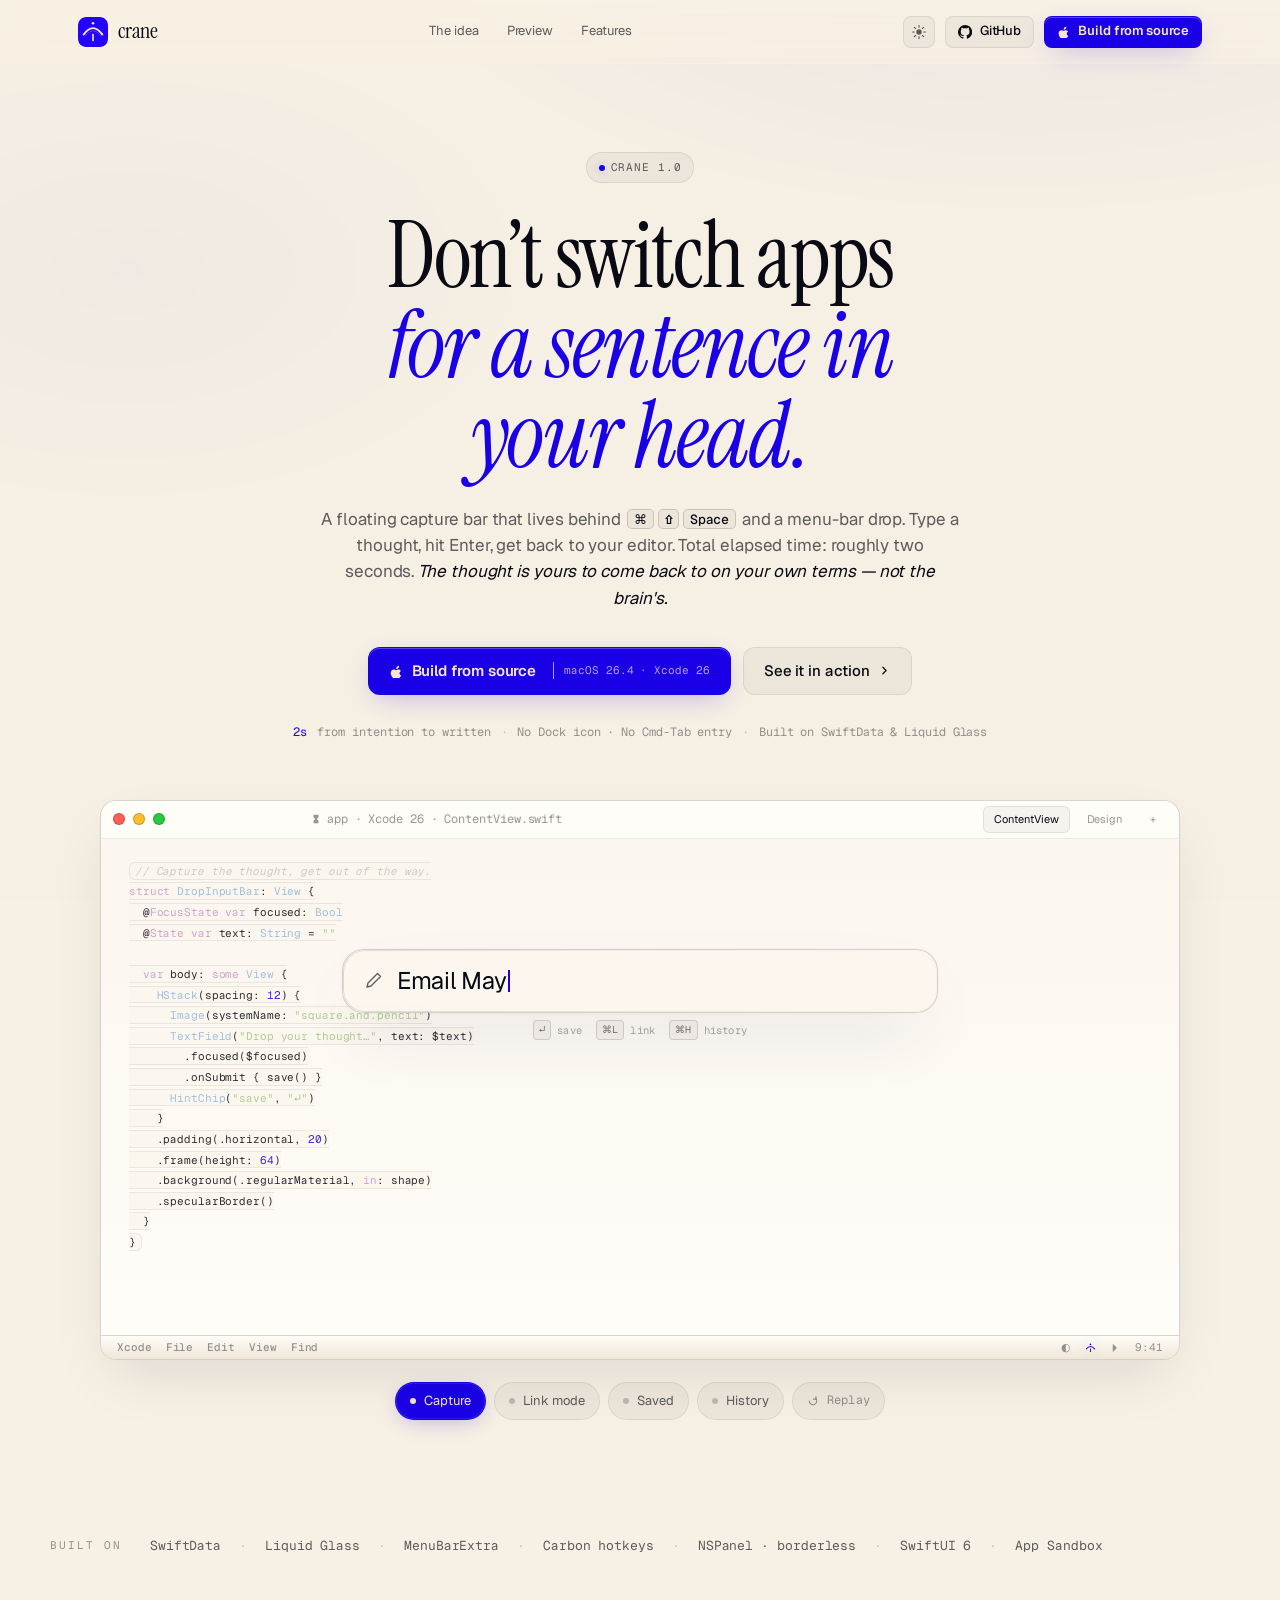
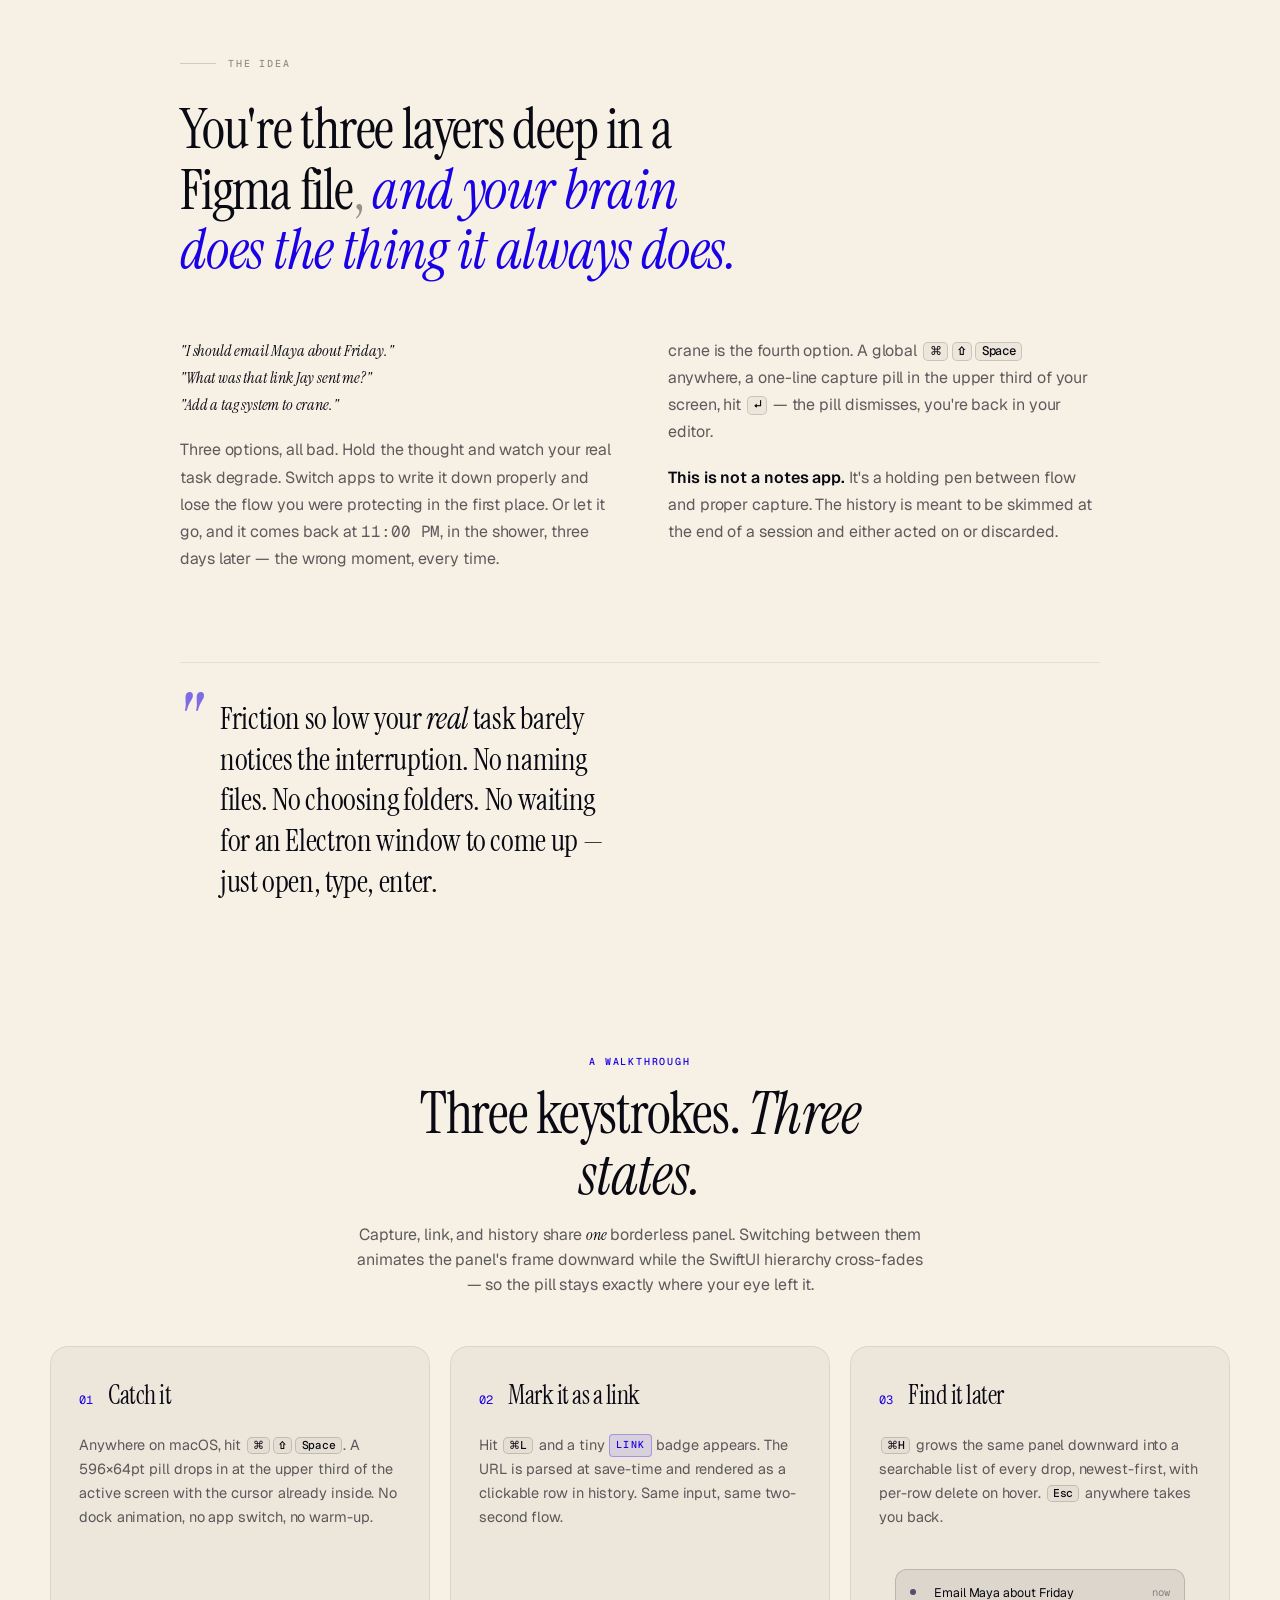
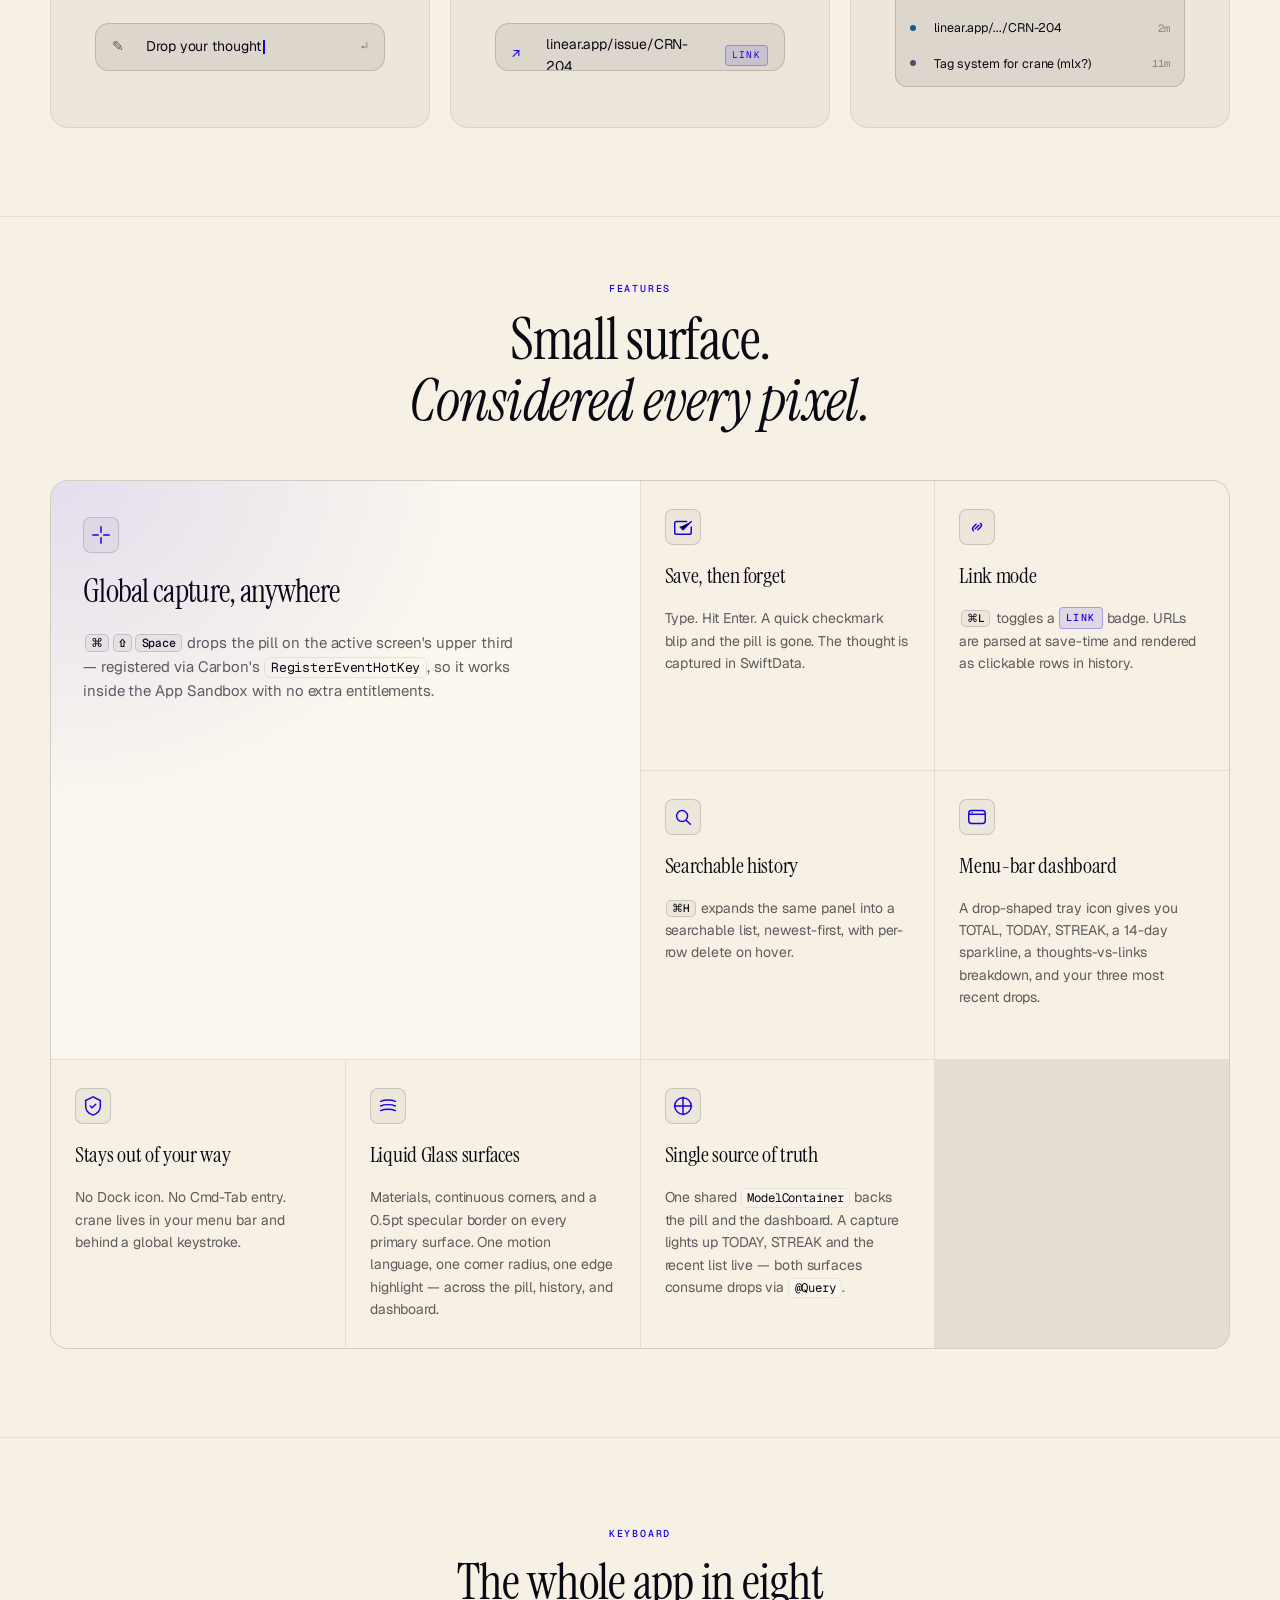
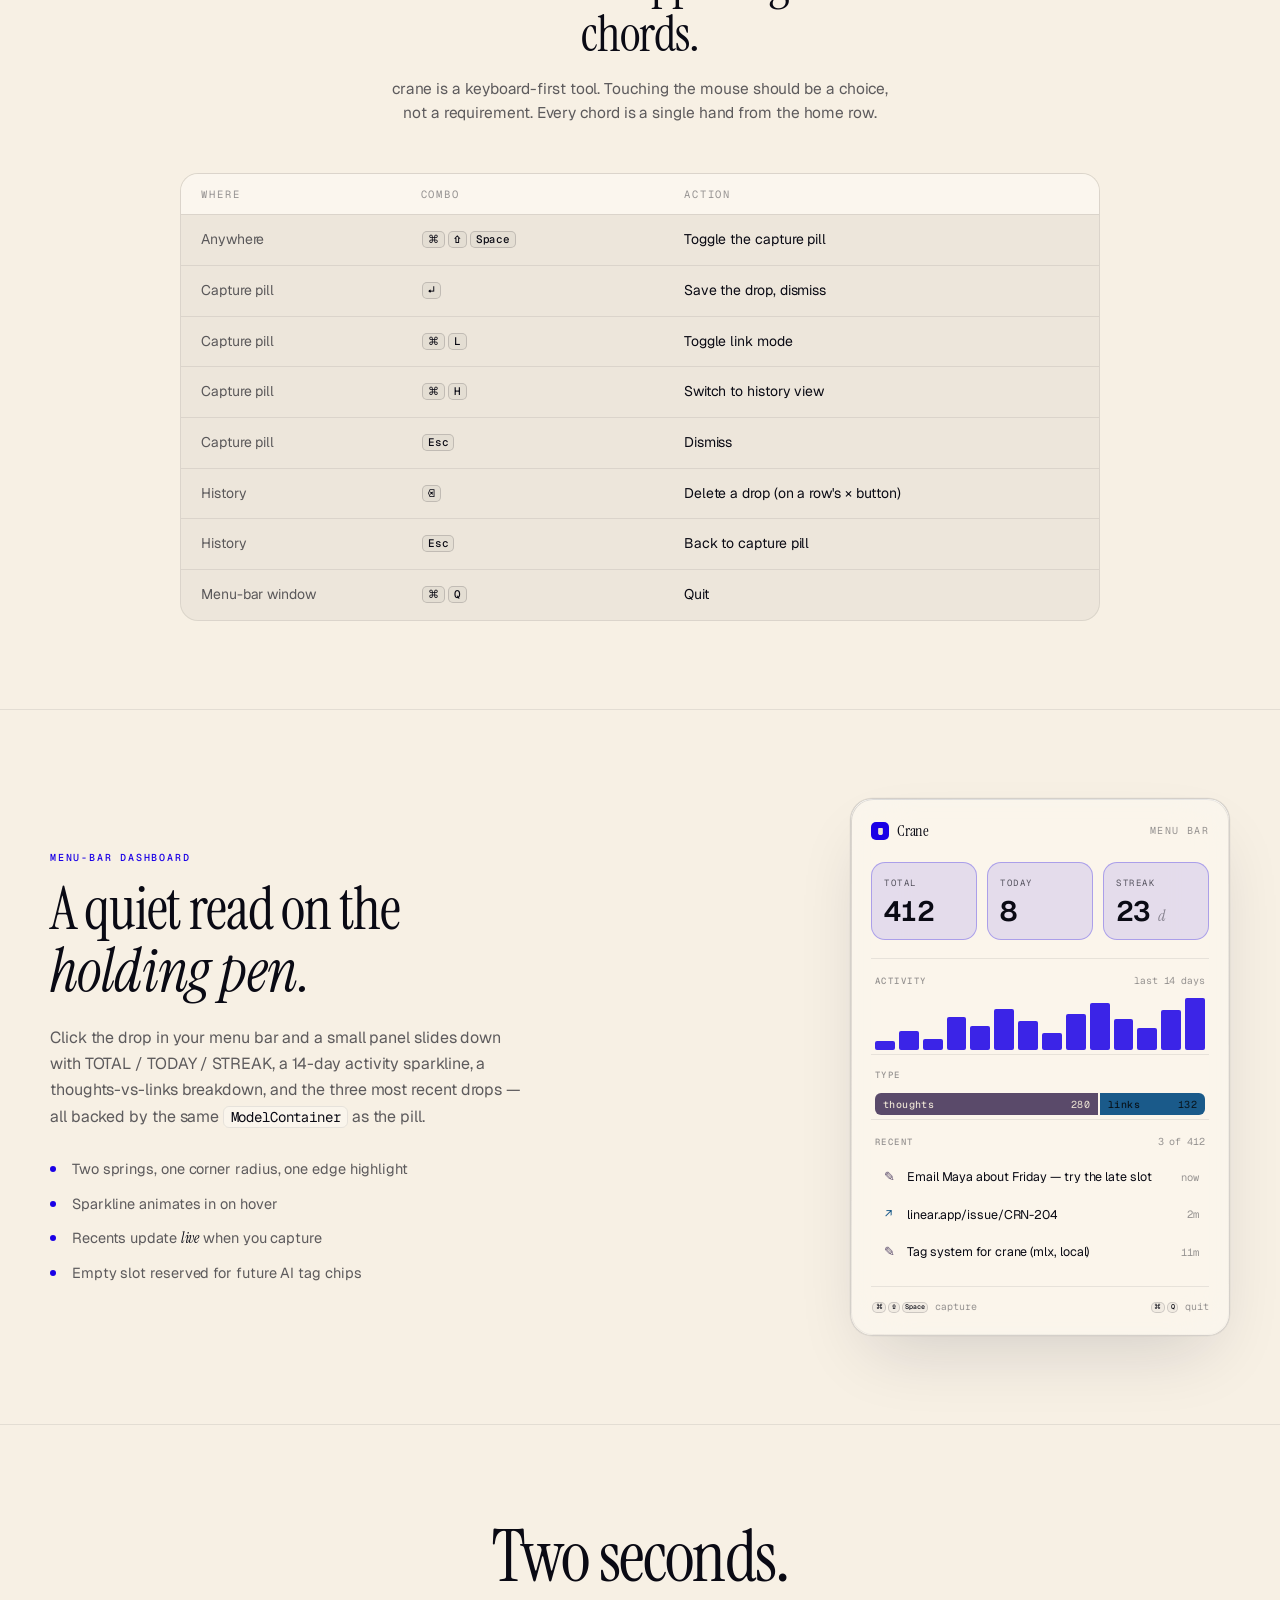
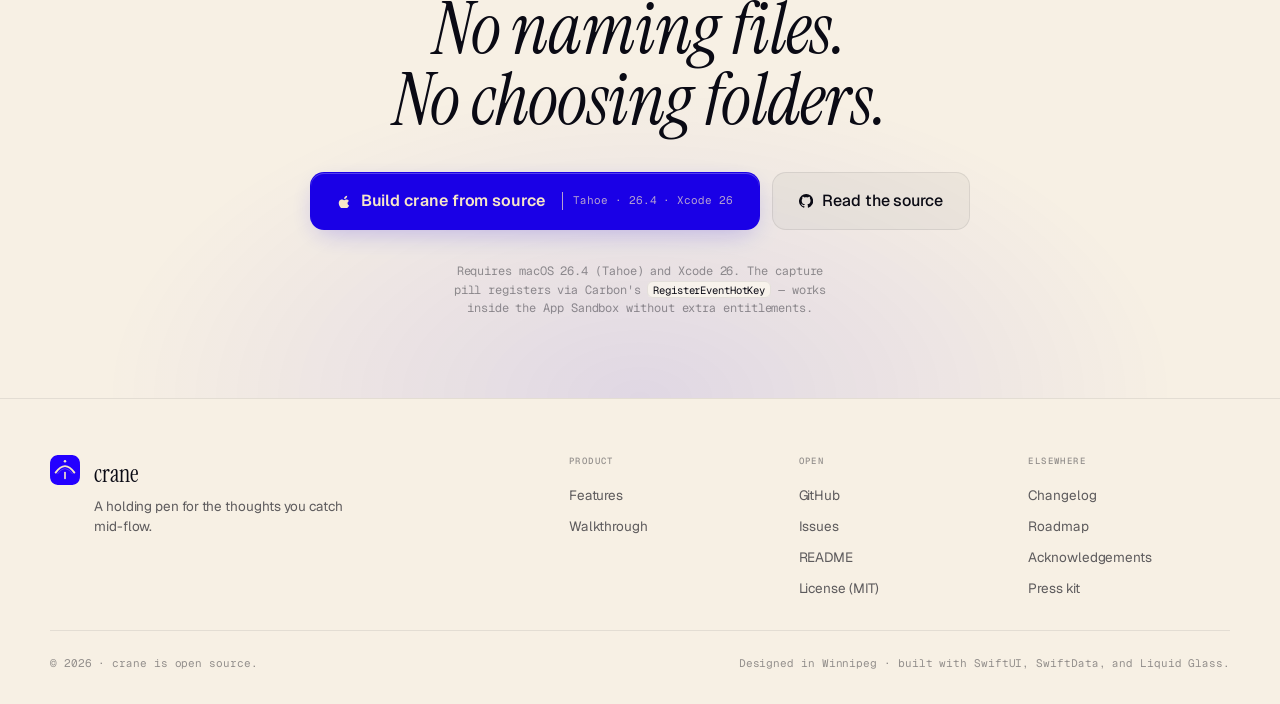
==== commit a8c39822: "Polish branding, capture field, dark mode, and architecture docs. Adopt wingspan logo across app and" ====
--- a/landing/index.html
+++ b/landing/index.html
@@ -264,7 +264,11 @@
               <span class="menubar__sp"></span>
               <span class="menubar__icon">◐</span>
               <span class="menubar__icon menubar__icon--crane" title="crane">
-                <svg viewBox="0 0 14 14" width="11" height="11"><path d="M4 3.5c0-.5.4-.9.9-.9h4.2c.5 0 .9.4.9.9v5.3c0 1.8-1 2.7-3 2.7s-3-.9-3-2.7V3.5z" fill="currentColor"/></svg>
+                <svg viewBox="0 0 16 16" width="11" height="11" aria-hidden="true">
+                  <path fill="none" stroke="currentColor" stroke-width="1.5" stroke-linecap="round" d="M2 10q6-7 12 0"/>
+                  <path fill="none" stroke="currentColor" stroke-width="1.3" stroke-linecap="round" d="M8 10v4"/>
+                  <circle cx="8" cy="3.5" r="1.2" fill="currentColor"/>
+                </svg>
               </span>
               <span class="menubar__icon">⏵</span>
               <span class="menubar__time">9:41</span>
--- a/landing/styles.css
+++ b/landing/styles.css
@@ -51,12 +51,12 @@
   --text-3: rgba(244, 240, 232, 0.36);
   --text-4: rgba(244, 240, 232, 0.18);
 
-  --accent: var(--brand-blue);
-  --accent-soft: rgba(36, 0, 255, 0.14);
-  --accent-line: rgba(36, 0, 255, 0.35);
+  --accent: #94a4ff;
+  --accent-soft: rgba(148, 164, 255, 0.22);
+  --accent-line: rgba(148, 164, 255, 0.4);
   --accent-ink: var(--brand-cream);
 
-  --thought: #c8bdd8;
+  --thought: #e8e4f2;
   --link: #8eb8e8;
 
   /* glass surfaces */
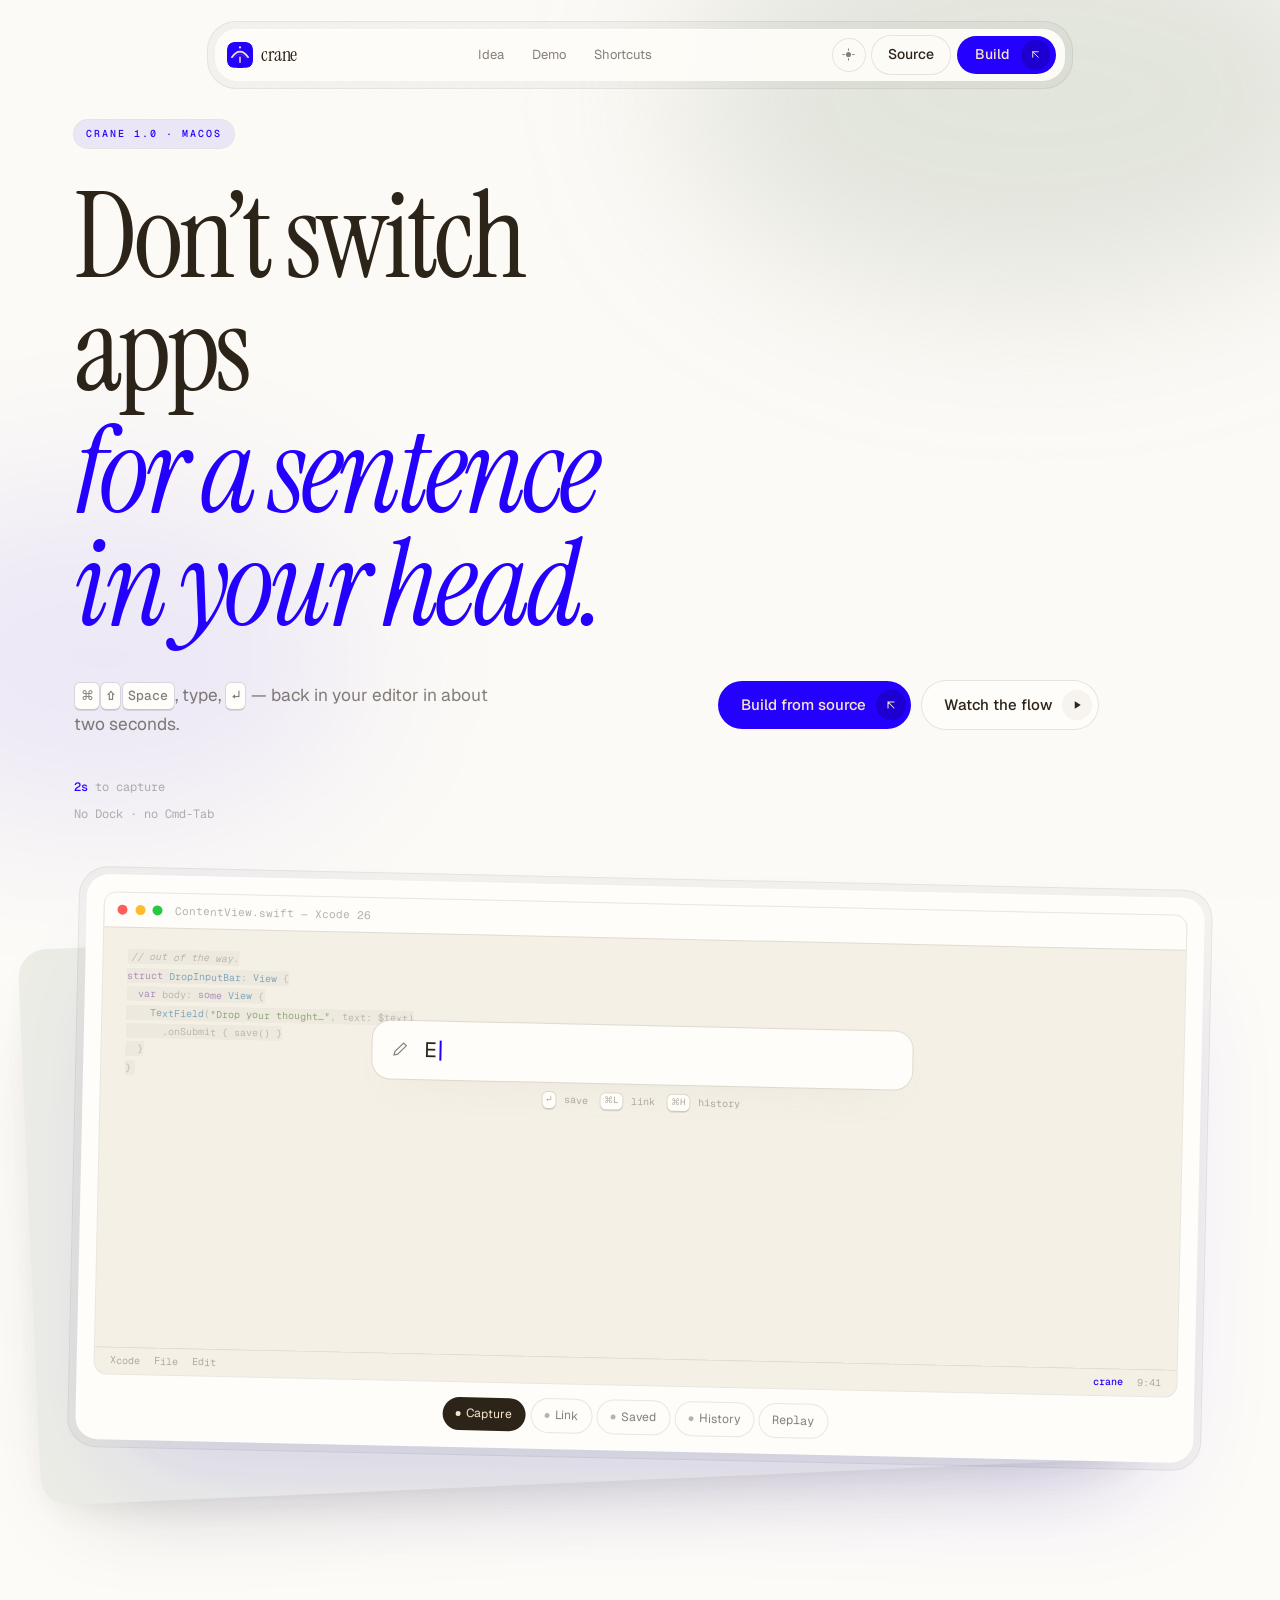
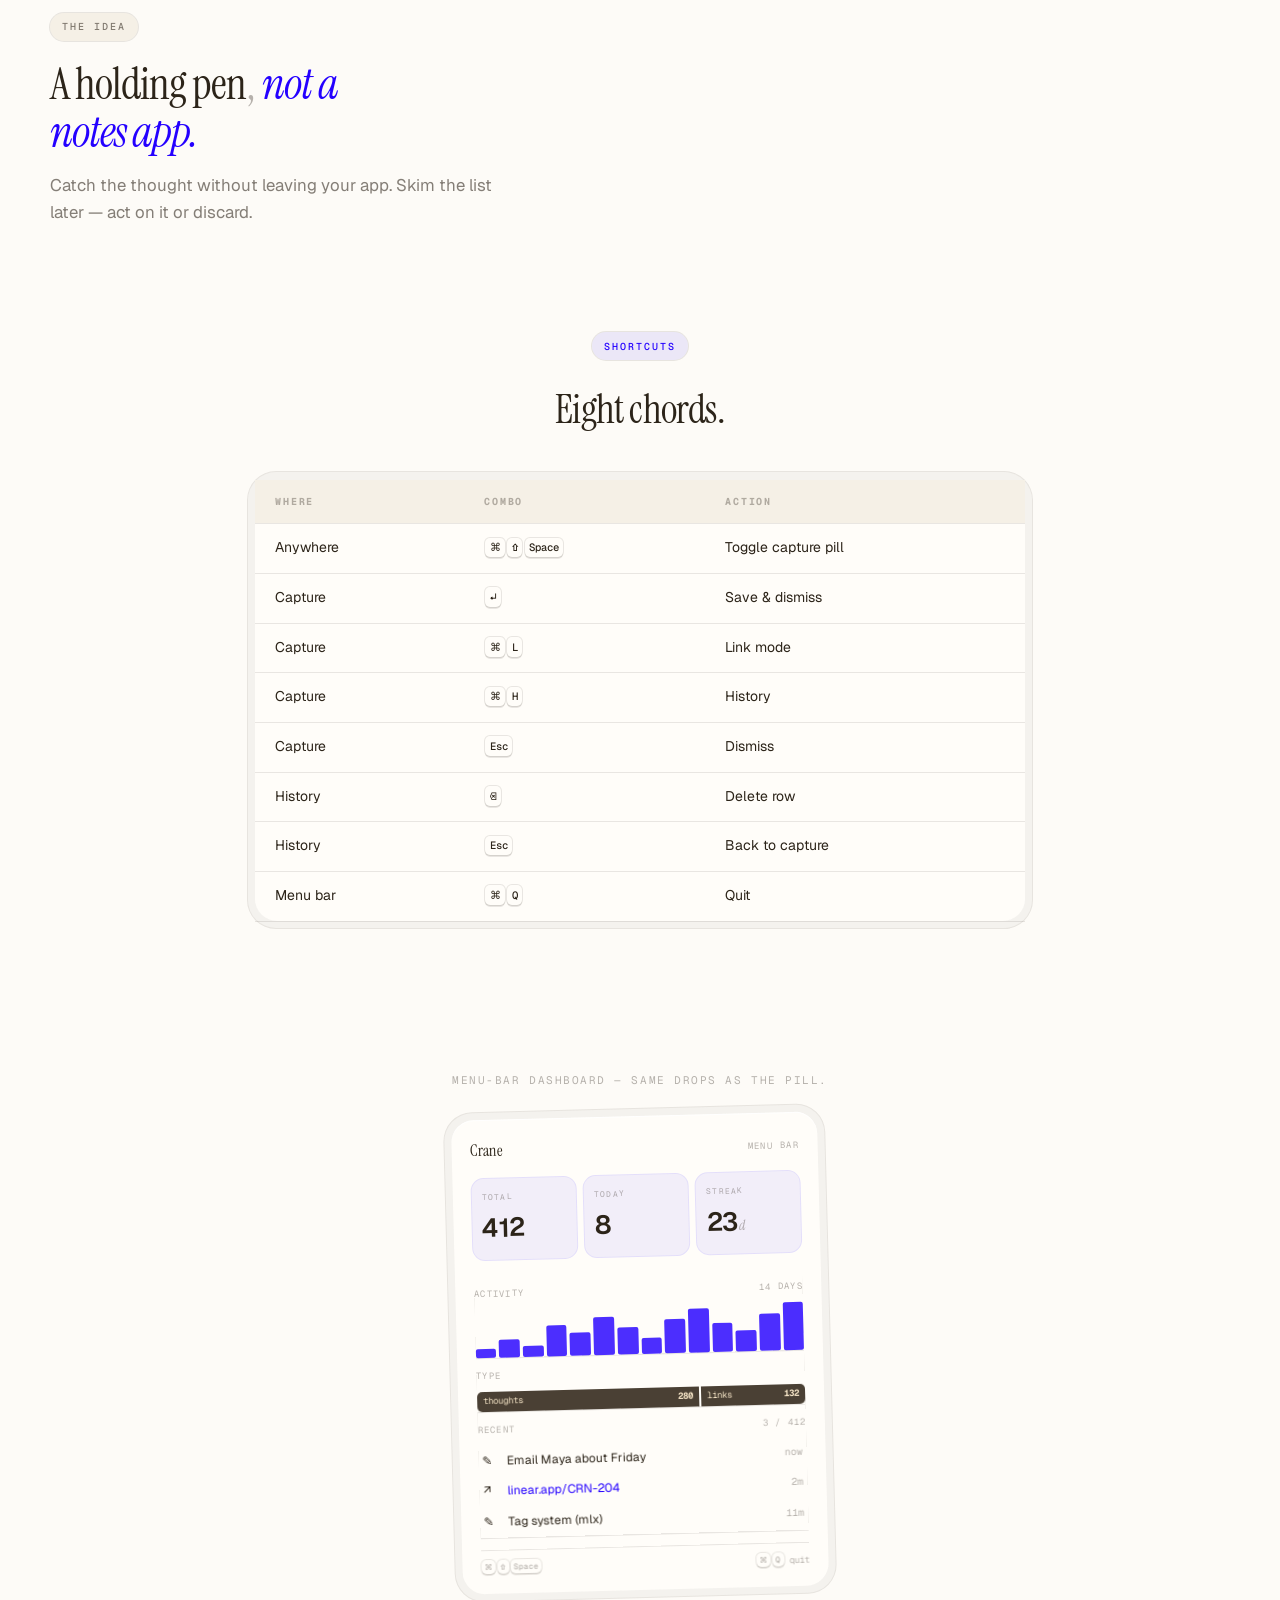
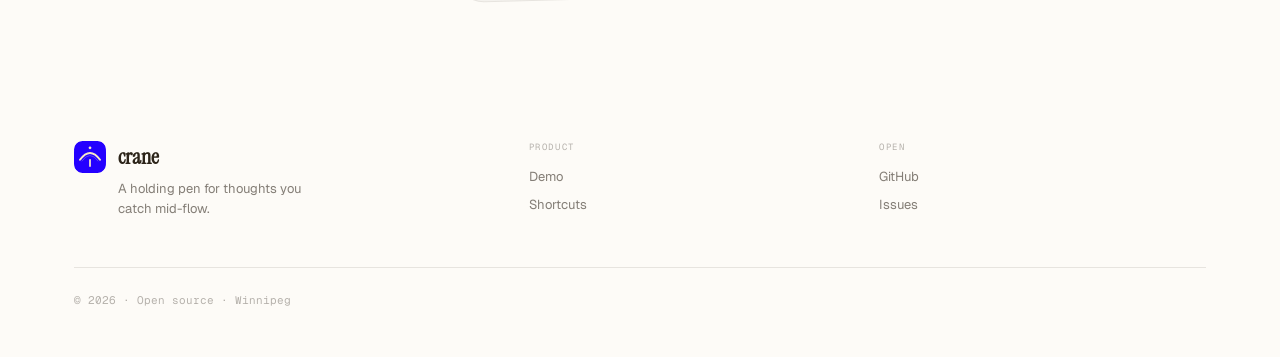
==== commit e2f98ffc: "Merge pull request #5 from abhay-cs/icon-redesign Icon redesign" ====
--- a/landing/index.html
+++ b/landing/index.html
@@ -1,13 +1,13 @@
 <!doctype html>
-<html lang="en" data-theme="dark">
+<html lang="en" data-theme="light">
   <head>
     <meta charset="utf-8" />
     <meta name="viewport" content="width=device-width, initial-scale=1, viewport-fit=cover" />
-    <meta name="color-scheme" content="dark light" />
+    <meta name="color-scheme" content="light dark" />
     <title>crane — a holding pen for the thoughts you catch mid-flow</title>
     <meta
       name="description"
-      content="crane is a floating capture bar for macOS. ⌘⇧Space anywhere, type a thought, hit Enter. Total elapsed time: about two seconds. The thought is yours to come back to on your own terms."
+      content="crane is a floating capture bar for macOS. ⌘⇧Space anywhere, type a thought, hit Enter. Total elapsed time: about two seconds."
     />
 
     <link rel="preconnect" href="https://fonts.googleapis.com" />
@@ -17,769 +17,268 @@
       rel="stylesheet"
     />
 
-    <link rel="stylesheet" href="styles.css?v=18" />
+    <link rel="stylesheet" href="styles.css?v=23" />
     <link rel="icon" type="image/svg+xml" href="assets/app-icon.svg" />
   </head>
   <body>
-    <!-- Grain + atmosphere -->
-    <div class="canvas-grain" aria-hidden="true"></div>
-    <div class="canvas-light" aria-hidden="true"></div>
-
-    <!-- ============ NAV ============ -->
-    <header class="nav" aria-label="Primary">
-      <div class="nav__inner">
-        <a href="#top" class="brand" aria-label="crane home">
-          <span class="brand__mark" aria-hidden="true">
-            <img src="assets/app-icon.svg" alt="" width="30" height="30" decoding="async" />
-          </span>
-          <span class="brand__word">crane</span>
-        </a>
-
-        <nav class="nav__links" aria-label="Sections">
-          <a href="#idea">The idea</a>
-          <a href="#preview">Preview</a>
-          <a href="#features">Features</a>
-        </nav>
-
-        <div class="nav__actions">
-          <button
-            class="theme-toggle"
-            type="button"
-            aria-label="Toggle color theme"
-            data-theme-toggle
-          >
-            <svg class="theme-toggle__icon theme-toggle__icon--moon" viewBox="0 0 20 20" width="16" height="16" aria-hidden="true">
-              <path
-                d="M16.5 12.8a7 7 0 01-9.3-9.3.5.5 0 00-.7-.6 8 8 0 1010.6 10.6.5.5 0 00-.6-.7z"
-                fill="currentColor"
-              />
-            </svg>
-            <svg class="theme-toggle__icon theme-toggle__icon--sun" viewBox="0 0 20 20" width="16" height="16" aria-hidden="true">
-              <circle cx="10" cy="10" r="3.4" fill="currentColor" />
-              <g stroke="currentColor" stroke-width="1.4" stroke-linecap="round">
-                <line x1="10" y1="2" x2="10" y2="4" />
-                <line x1="10" y1="16" x2="10" y2="18" />
-                <line x1="2" y1="10" x2="4" y2="10" />
-                <line x1="16" y1="10" x2="18" y2="10" />
-                <line x1="4.2" y1="4.2" x2="5.6" y2="5.6" />
-                <line x1="14.4" y1="14.4" x2="15.8" y2="15.8" />
-                <line x1="4.2" y1="15.8" x2="5.6" y2="14.4" />
-                <line x1="14.4" y1="5.6" x2="15.8" y2="4.2" />
-              </g>
-            </svg>
-          </button>
-
-          <a class="btn btn--ghost btn--sm" href="https://github.com/abhay-cs/crane" target="_blank" rel="noopener">
-            <svg viewBox="0 0 16 16" width="14" height="14" aria-hidden="true">
-              <path
-                fill="currentColor"
-                d="M8 0a8 8 0 00-2.5 15.6c.4.1.6-.2.6-.4v-1.4c-2.2.5-2.7-1-2.7-1-.4-.9-.9-1.2-.9-1.2-.7-.5.1-.5.1-.5.8.1 1.2.8 1.2.8.7 1.2 1.9.9 2.4.7 0-.5.3-.9.5-1.1-1.8-.2-3.6-.9-3.6-3.9 0-.9.3-1.6.8-2.2 0-.2-.4-1 .1-2.1 0 0 .7-.2 2.2.8.6-.2 1.3-.3 2-.3.7 0 1.3.1 2 .3 1.5-1 2.1-.8 2.1-.8.4 1.1.2 1.9.1 2.1.5.6.8 1.3.8 2.2 0 3-1.8 3.7-3.6 3.9.3.3.5.7.5 1.5v2.2c0 .2.2.5.6.4A8 8 0 008 0z"
-              />
-            </svg>
-            <span>GitHub</span>
+    <div class="grain" aria-hidden="true"></div>
+    <div class="wash wash--sage" aria-hidden="true"></div>
+    <div class="wash wash--ink" aria-hidden="true"></div>
+
+    <header class="dock" aria-label="Primary">
+      <div class="frame frame--dock">
+        <div class="frame__body dock__row">
+          <a href="#top" class="mark" aria-label="crane home">
+            <img src="assets/app-icon.svg" alt="" width="26" height="26" decoding="async" />
+            <span class="mark__name">crane</span>
           </a>
 
-          <a class="btn btn--primary btn--sm" href="https://github.com/abhay-cs/crane#install--run" target="_blank" rel="noopener">
-            <svg viewBox="0 0 16 16" width="13" height="13" aria-hidden="true">
-              <path
-                d="M11.6 2c.1 1-.3 2-.9 2.6-.6.7-1.6 1.2-2.5 1.1-.1-1 .4-2 .9-2.5.7-.7 1.7-1.2 2.5-1.2zm2.3 11.1c-.3.7-.5 1-.9 1.6-.6.8-1.4 1.8-2.4 1.8-.9 0-1.2-.6-2.4-.6-1.3 0-1.6.6-2.4.6-1 0-1.8-.9-2.4-1.8-1.6-2.3-1.8-5.1-.8-6.6.7-1.1 1.8-1.7 2.9-1.7 1.1 0 1.7.6 2.7.6.9 0 1.5-.6 2.7-.6 1 0 2 .5 2.8 1.5-2.4 1.4-2 4.6 0 5.2z"
-                fill="currentColor"
-              />
-            </svg>
-            <span>Build from source</span>
-          </a>
+          <nav class="dock__nav" aria-label="Sections">
+            <a href="#idea">Idea</a>
+            <a href="#flow">Demo</a>
+            <a href="#keys">Shortcuts</a>
+          </nav>
+
+          <div class="dock__end">
+            <button class="lamp" type="button" aria-label="Toggle color theme" data-theme-toggle>
+              <svg class="lamp__moon" viewBox="0 0 20 20" width="15" height="15" aria-hidden="true">
+                <path d="M16.5 12.8a7 7 0 01-9.3-9.3.5.5 0 00-.7-.6 8 8 0 1010.6 10.6.5.5 0 00-.6-.7z" fill="currentColor" />
+              </svg>
+              <svg class="lamp__sun" viewBox="0 0 20 20" width="15" height="15" aria-hidden="true">
+                <circle cx="10" cy="10" r="3.4" fill="currentColor" />
+                <g stroke="currentColor" stroke-width="1.3" stroke-linecap="round">
+                  <line x1="10" y1="2.5" x2="10" y2="4.5" />
+                  <line x1="10" y1="15.5" x2="10" y2="17.5" />
+                  <line x1="2.5" y1="10" x2="4.5" y2="10" />
+                  <line x1="15.5" y1="10" x2="17.5" y2="10" />
+                </g>
+              </svg>
+            </button>
+            <a class="pill pill--quiet" href="https://github.com/abhay-cs/crane" target="_blank" rel="noopener">Source</a>
+            <a class="pill pill--ink pill--group" href="https://github.com/abhay-cs/crane#install--run" target="_blank" rel="noopener">
+              <span>Build</span>
+              <span class="pill__orbit" aria-hidden="true">
+                <svg viewBox="0 0 16 16" width="11" height="11"><path d="M4 12V4h8M4 4l8 8" stroke="currentColor" stroke-width="1.4" fill="none" stroke-linecap="round"/></svg>
+              </span>
+            </a>
+            <button class="burger" type="button" aria-label="Open menu" aria-expanded="false" data-nav-toggle>
+              <i></i><i></i>
+            </button>
+          </div>
         </div>
       </div>
     </header>
 
+    <div class="sheet" aria-hidden="true" data-nav-overlay>
+      <nav class="sheet__nav">
+        <a href="#idea" style="--i: 0">Idea</a>
+        <a href="#flow" style="--i: 1">Demo</a>
+        <a href="#keys" style="--i: 2">Shortcuts</a>
+        <a href="https://github.com/abhay-cs/crane" target="_blank" rel="noopener" style="--i: 3">Source</a>
+        <a href="https://github.com/abhay-cs/crane#install--run" target="_blank" rel="noopener" style="--i: 4">Build</a>
+      </nav>
+    </div>
+
     <main id="top">
-      <!-- ============ HERO ============ -->
-      <section class="hero">
-        <div class="hero__inner">
-          <div class="hero__eyebrow reveal">
-            <span class="dot"></span>
-            <span>Crane 1.0</span>
-          </div>
-
-          <h1 class="hero__title reveal" data-delay="80">
-            <span>Don&rsquo;t switch apps</span>
-            <span class="hero__title-italic">for a sentence in your head.</span>
-          </h1>
-
-          <p class="hero__sub reveal" data-delay="160">
-            A floating capture bar that lives behind <kbd class="kbd">⌘</kbd><kbd class="kbd">⇧</kbd><kbd class="kbd">Space</kbd> and a menu-bar drop. Type a thought,
-            hit Enter, get back to your editor. Total elapsed time: roughly two seconds. <em>The thought is yours to come back to on your own terms&nbsp;—&nbsp;not the brain's.</em>
+      <section class="poster">
+        <div class="poster__rail enter">
+          <span class="tag tag--blue">Crane 1.0 · macOS</span>
+        </div>
+
+        <h1 class="poster__head enter" data-delay="60">
+          <span class="poster__line">Don&rsquo;t switch apps</span>
+          <span class="poster__line poster__line--accent">for a sentence in your head.</span>
+        </h1>
+
+        <div class="poster__grid enter" data-delay="140">
+          <p class="poster__lede">
+            <kbd>⌘</kbd><kbd>⇧</kbd><kbd>Space</kbd>, type, <kbd>↵</kbd> — back in your editor in about two seconds.
           </p>
-
-          <div class="hero__actions reveal" data-delay="240">
-            <a class="btn btn--primary btn--lg" href="https://github.com/abhay-cs/crane#install--run" target="_blank" rel="noopener" id="download">
-              <svg viewBox="0 0 16 16" width="14" height="14" aria-hidden="true">
-                <path
-                  d="M11.6 2c.1 1-.3 2-.9 2.6-.6.7-1.6 1.2-2.5 1.1-.1-1 .4-2 .9-2.5.7-.7 1.7-1.2 2.5-1.2zm2.3 11.1c-.3.7-.5 1-.9 1.6-.6.8-1.4 1.8-2.4 1.8-.9 0-1.2-.6-2.4-.6-1.3 0-1.6.6-2.4.6-1 0-1.8-.9-2.4-1.8-1.6-2.3-1.8-5.1-.8-6.6.7-1.1 1.8-1.7 2.9-1.7 1.1 0 1.7.6 2.7.6.9 0 1.5-.6 2.7-.6 1 0 2 .5 2.8 1.5-2.4 1.4-2 4.6 0 5.2z"
-                  fill="currentColor"
-                />
-              </svg>
+          <div class="poster__cta">
+            <a class="pill pill--ink pill--lg pill--group" href="https://github.com/abhay-cs/crane#install--run" target="_blank" rel="noopener" id="download">
               <span>Build from source</span>
-              <span class="btn__meta">macOS 26.4 · Xcode 26</span>
+              <span class="pill__orbit" aria-hidden="true">
+                <svg viewBox="0 0 16 16" width="12" height="12"><path d="M4 12V4h8M4 4l8 8" stroke="currentColor" stroke-width="1.4" fill="none" stroke-linecap="round"/></svg>
+              </span>
             </a>
-            <a class="btn btn--ghost btn--lg" href="#preview">
-              <span>See it in action</span>
-              <svg viewBox="0 0 16 16" width="13" height="13" aria-hidden="true">
-                <path d="M6 4l4 4-4 4" stroke="currentColor" stroke-width="1.5" fill="none" stroke-linecap="round" stroke-linejoin="round"/>
-              </svg>
+            <a class="pill pill--paper pill--lg pill--group" href="#flow">
+              <span>Watch the flow</span>
+              <span class="pill__orbit" aria-hidden="true">
+                <svg viewBox="0 0 16 16" width="12" height="12"><path d="M5 3v10l8-5-8-5z" fill="currentColor"/></svg>
+              </span>
             </a>
           </div>
-
-          <div class="hero__meta reveal" data-delay="320">
-            <span><span class="hero__meta-num">2s</span> from intention to written</span>
-            <span class="hero__meta-sep" aria-hidden="true">·</span>
-            <span>No Dock icon · No Cmd-Tab entry</span>
-            <span class="hero__meta-sep" aria-hidden="true">·</span>
-            <span>Built on SwiftData & Liquid Glass</span>
-          </div>
-        </div>
-
-        <!-- ============ INTERACTIVE MACOS WINDOW PREVIEW ============ -->
-        <div class="stage reveal" data-delay="400">
-          <div class="mac" role="img" aria-label="Live preview of the crane capture pill floating over a macOS desktop">
-            <!-- Window chrome -->
-            <div class="mac__bar">
-              <div class="mac__lights" aria-hidden="true">
-                <span class="mac__light mac__light--red"></span>
-                <span class="mac__light mac__light--yellow"></span>
-                <span class="mac__light mac__light--green"></span>
-              </div>
-              <div class="mac__title">
-                <svg viewBox="0 0 12 12" width="10" height="10" aria-hidden="true"><path d="M3 1h6v3l-2 2 2 2v3H3V8l2-2-2-2V1z" fill="currentColor"/></svg>
-                <span>app · Xcode 26 · ContentView.swift</span>
-              </div>
-              <div class="mac__tabs">
-                <span class="mac__tab mac__tab--active">ContentView</span>
-                <span class="mac__tab">Design</span>
-                <span class="mac__tab">+</span>
+          <ul class="poster__facts">
+            <li><strong>2s</strong> to capture</li>
+            <li>No Dock · no Cmd-Tab</li>
+          </ul>
+        </div>
+
+        <div class="stack stack--hero enter" data-delay="280">
+          <div class="stack__layer stack__layer--back" aria-hidden="true"></div>
+          <div class="stack__layer stack__layer--main">
+            <div class="frame frame--stage">
+              <div class="frame__body">
+                <div class="stage" id="flow">
+                  <div class="win" role="img" aria-label="crane capture pill over Xcode">
+                    <div class="win__chrome">
+                      <span class="win__dot win__dot--r"></span>
+                      <span class="win__dot win__dot--y"></span>
+                      <span class="win__dot win__dot--g"></span>
+                      <span class="win__path">ContentView.swift — Xcode 26</span>
+                    </div>
+                    <div class="win__canvas">
+                      <pre class="win__code" aria-hidden="true"><code><span class="c">// out of the way.</span>
+<span class="k">struct</span> <span class="t">DropInputBar</span>: <span class="t">View</span> {
+  <span class="k">var</span> body: <span class="k">some</span> <span class="t">View</span> {
+    <span class="t">TextField</span>(<span class="s">"Drop your thought…"</span>, text: $text)
+      .onSubmit { save() }
+  }
+}</code></pre>
+                      <div class="win__float">
+                        <div class="capture" id="capturePill" data-state="capture">
+                          <span class="capture__glyph">
+                            <svg class="capture__ico capture__ico--pen" viewBox="0 0 20 20" width="18" height="18"><path d="M14.5 2.5l3 3-9.5 9.5-4 1 1-4 9.5-9.5z" stroke="currentColor" stroke-width="1.3" fill="none"/></svg>
+                            <svg class="capture__ico capture__ico--link" viewBox="0 0 20 20" width="18" height="18"><path d="M8 12l4-4M6 14a3 3 0 010-4l2-2M14 6a3 3 0 010 4l-2 2" stroke="currentColor" stroke-width="1.5" fill="none" stroke-linecap="round"/></svg>
+                            <svg class="capture__ico capture__ico--ok" viewBox="0 0 20 20" width="18" height="18"><path d="M4 10l4 4 8-8" stroke="currentColor" stroke-width="1.8" fill="none" stroke-linecap="round"/></svg>
+                          </span>
+                          <span class="capture__line" id="pillText"><span class="capture__caret"></span></span>
+                          <span class="capture__flag" id="pillLinkBadge">LINK</span>
+                          <span class="capture__keys">
+                            <span><kbd>↵</kbd> save</span>
+                            <span><kbd>⌘L</kbd> link</span>
+                            <span><kbd>⌘H</kbd> history</span>
+                          </span>
+                        </div>
+                        <div class="archive" id="historyCard">
+                          <div class="archive__top">
+                            <button class="archive__back" type="button" aria-label="Back"><svg viewBox="0 0 16 16" width="12" height="12"><path d="M10 4L6 8l4 4" stroke="currentColor" stroke-width="1.5" fill="none" stroke-linecap="round"/></svg></button>
+                            <span class="archive__find">Search drops</span>
+                            <span class="archive__n">14 drops</span>
+                          </div>
+                          <ul class="archive__rows">
+                            <li><span>✎</span><span>Email Maya about Friday — try the late slot</span><time>now</time></li>
+                            <li class="is-url"><span>↗</span><span>linear.app/issue/CRN-204</span><time>2m</time></li>
+                            <li><span>✎</span><span>Tag system for crane — mlx locally?</span><time>11m</time></li>
+                            <li><span>✎</span><span>Borderless NSPanel notes from Jay</span><time>38m</time></li>
+                            <li class="is-url"><span>↗</span><span>developer.apple.com/.../liquid-glass</span><time>1h</time></li>
+                            <li><span>✎</span><span>Re-read typography before Monday</span><time>2h</time></li>
+                          </ul>
+                        </div>
+                      </div>
+                    </div>
+                    <div class="win__bar" aria-hidden="true">
+                      <span>Xcode</span><span>File</span><span>Edit</span><span class="win__gap"></span>
+                      <span class="win__crane">crane</span><span>9:41</span>
+                    </div>
+                  </div>
+                  <div class="stage__tabs" role="tablist" aria-label="Preview state">
+                    <button data-pill-state="capture" class="tab is-on" type="button" role="tab"><i></i>Capture</button>
+                    <button data-pill-state="link" class="tab" type="button" role="tab"><i></i>Link</button>
+                    <button data-pill-state="saved" class="tab" type="button" role="tab"><i></i>Saved</button>
+                    <button data-pill-state="history" class="tab" type="button" role="tab"><i></i>History</button>
+                    <button class="tab tab--dim" type="button" data-pill-replay>Replay</button>
+                  </div>
+                </div>
               </div>
             </div>
-
-            <!-- Editor backdrop -->
-            <div class="mac__body">
-              <div class="mac__editor">
-                <pre class="mac__code" aria-hidden="true"><code><span class="t-c">// Capture the thought, get out of the way.</span>
-<span class="t-k">struct</span> <span class="t-t">DropInputBar</span>: <span class="t-t">View</span> {
-  @<span class="t-k">FocusState</span> <span class="t-k">var</span> focused: <span class="t-t">Bool</span>
-  @<span class="t-k">State</span> <span class="t-k">var</span> text: <span class="t-t">String</span> = <span class="t-s">""</span>
-
-  <span class="t-k">var</span> body: <span class="t-k">some</span> <span class="t-t">View</span> {
-    <span class="t-t">HStack</span>(spacing: <span class="t-n">12</span>) {
-      <span class="t-t">Image</span>(systemName: <span class="t-s">"square.and.pencil"</span>)
-      <span class="t-t">TextField</span>(<span class="t-s">"Drop your thought…"</span>, text: $text)
-        .focused($focused)
-        .onSubmit { save() }
-      <span class="t-t">HintChip</span>(<span class="t-s">"save"</span>, <span class="t-s">"↵"</span>)
-    }
-    .padding(.horizontal, <span class="t-n">20</span>)
-    .frame(height: <span class="t-n">64</span>)
-    .background(.regularMaterial, <span class="t-k">in</span>: shape)
-    .specularBorder()
-  }
-}</code></pre>
-
-                <div class="mac__pill-stage">
-                <!-- The hero pill, floating in the upper third -->
-                <div class="pill" id="capturePill" data-state="capture">
-                  <div class="pill__icon">
-                    <svg class="pill__svg pill__svg--pencil" viewBox="0 0 20 20" width="20" height="20" aria-hidden="true">
-                      <path d="M14.5 2.5l3 3-9.5 9.5-4 1 1-4 9.5-9.5z" stroke="currentColor" stroke-width="1.4" fill="none" stroke-linejoin="round"/>
-                    </svg>
-                    <svg class="pill__svg pill__svg--link" viewBox="0 0 20 20" width="20" height="20" aria-hidden="true">
-                      <path d="M8 12l4-4M6 14a3 3 0 010-4l2-2M14 6a3 3 0 010 4l-2 2" stroke="currentColor" stroke-width="1.6" fill="none" stroke-linecap="round"/>
-                    </svg>
-                    <svg class="pill__svg pill__svg--check" viewBox="0 0 20 20" width="20" height="20" aria-hidden="true">
-                      <path d="M4 10l4 4 8-8" stroke="currentColor" stroke-width="2" fill="none" stroke-linecap="round" stroke-linejoin="round"/>
-                    </svg>
-                  </div>
-                  <div class="pill__text" id="pillText"><span class="pill__caret"></span></div>
-                  <div class="pill__badge" id="pillLinkBadge">LINK</div>
-                  <div class="pill__hints">
-                    <span class="hint"><span class="hint__key">↵</span> save</span>
-                    <span class="hint"><span class="hint__key">⌘L</span> link</span>
-                    <span class="hint"><span class="hint__key">⌘H</span> history</span>
-                  </div>
-                </div>
-
-                <!-- Expanding history card -->
-                <div class="history" id="historyCard">
-                  <div class="history__head">
-                    <button class="history__back" type="button" aria-label="Back to capture">
-                      <svg viewBox="0 0 16 16" width="13" height="13"><path d="M10 4L6 8l4 4" stroke="currentColor" stroke-width="1.6" fill="none" stroke-linecap="round" stroke-linejoin="round"/></svg>
-                    </button>
-                    <div class="history__search">
-                      <svg viewBox="0 0 16 16" width="12" height="12" aria-hidden="true"><circle cx="7" cy="7" r="4.5" stroke="currentColor" stroke-width="1.3" fill="none"/><path d="M11 11l3 3" stroke="currentColor" stroke-width="1.3" stroke-linecap="round"/></svg>
-                      <span>Search drops</span>
-                    </div>
-                    <span class="history__count">14 drops</span>
-                  </div>
-                  <ul class="history__list">
-                    <li class="history__row">
-                      <span class="history__icon">✎</span>
-                      <span class="history__text">Email Maya about Friday — try the late slot</span>
-                      <span class="history__time">just now</span>
-                    </li>
-                    <li class="history__row history__row--link">
-                      <span class="history__icon">↗</span>
-                      <span class="history__text">linear.app/issue/CRN-204 — sparkline edge case</span>
-                      <span class="history__time">2m</span>
-                    </li>
-                    <li class="history__row">
-                      <span class="history__icon">✎</span>
-                      <span class="history__text">Try a tag system for crane — maybe locally with mlx</span>
-                      <span class="history__time">11m</span>
-                    </li>
-                    <li class="history__row">
-                      <span class="history__icon">✎</span>
-                      <span class="history__text">That bit Jay said about borderless NSPanels</span>
-                      <span class="history__time">38m</span>
-                    </li>
-                    <li class="history__row history__row--link">
-                      <span class="history__icon">↗</span>
-                      <span class="history__text">developer.apple.com/.../liquid-glass</span>
-                      <span class="history__time">1h</span>
-                    </li>
-                    <li class="history__row">
-                      <span class="history__icon">✎</span>
-                      <span class="history__text">Re-read the typography section before Monday</span>
-                      <span class="history__time">2h</span>
-                    </li>
+          </div>
+        </div>
+      </section>
+
+      <section class="spread section" id="idea">
+        <p class="tag enter">The idea</p>
+        <h2 class="spread__h enter" data-delay="60">
+          A holding pen<span class="muted">,</span> <span class="em">not a notes app.</span>
+        </h2>
+        <p class="spread__lede enter" data-delay="120">
+          Catch the thought without leaving your app. Skim the list later — act on it or discard.
+        </p>
+      </section>
+
+      <section class="keys section" id="keys">
+        <header class="keys__head enter">
+          <p class="tag tag--blue">Shortcuts</p>
+          <h2>Eight chords.</h2>
+        </header>
+        <div class="frame enter" data-delay="80">
+          <table class="frame__body keys__table">
+            <thead>
+              <tr><th scope="col">Where</th><th scope="col">Combo</th><th scope="col">Action</th></tr>
+            </thead>
+            <tbody>
+              <tr><td>Anywhere</td><td><kbd>⌘</kbd><kbd>⇧</kbd><kbd>Space</kbd></td><td>Toggle capture pill</td></tr>
+              <tr><td>Capture</td><td><kbd>↵</kbd></td><td>Save & dismiss</td></tr>
+              <tr><td>Capture</td><td><kbd>⌘</kbd><kbd>L</kbd></td><td>Link mode</td></tr>
+              <tr><td>Capture</td><td><kbd>⌘</kbd><kbd>H</kbd></td><td>History</td></tr>
+              <tr><td>Capture</td><td><kbd>Esc</kbd></td><td>Dismiss</td></tr>
+              <tr><td>History</td><td><kbd>⌫</kbd></td><td>Delete row</td></tr>
+              <tr><td>History</td><td><kbd>Esc</kbd></td><td>Back to capture</td></tr>
+              <tr><td>Menu bar</td><td><kbd>⌘</kbd><kbd>Q</kbd></td><td>Quit</td></tr>
+            </tbody>
+          </table>
+        </div>
+      </section>
+
+      <section class="folio section" id="dash">
+        <p class="folio__caption enter">Menu-bar dashboard — same drops as the pill.</p>
+        <div class="stack stack--folio enter" data-delay="80">
+          <div class="stack__layer stack__layer--folio">
+            <div class="frame">
+              <div class="frame__body panel" aria-label="Dashboard preview">
+                <div class="panel__top"><span class="panel__brand">Crane</span><span class="panel__meta">menu bar</span></div>
+                <div class="panel__stats">
+                  <div><span>TOTAL</span><strong>412</strong></div>
+                  <div><span>TODAY</span><strong>8</strong></div>
+                  <div><span>STREAK</span><strong>23<small>d</small></strong></div>
+                </div>
+                <div class="panel__block">
+                  <div class="panel__row"><span>Activity</span><span>14 days</span></div>
+                  <div class="spark">
+                    <i style="--h:18%"></i><i style="--h:38%"></i><i style="--h:22%"></i><i style="--h:64%"></i>
+                    <i style="--h:48%"></i><i style="--h:80%"></i><i style="--h:56%"></i><i style="--h:33%"></i>
+                    <i style="--h:70%"></i><i style="--h:92%"></i><i style="--h:60%"></i><i style="--h:44%"></i>
+                    <i style="--h:78%"></i><i style="--h:100%"></i>
+                  </div>
+                </div>
+                <div class="panel__block">
+                  <div class="panel__row"><span>Type</span></div>
+                  <div class="split">
+                    <span style="--w:68%">thoughts <b>280</b></span>
+                    <span class="split__links" style="--w:32%">links <b>132</b></span>
+                  </div>
+                </div>
+                <div class="panel__block">
+                  <div class="panel__row"><span>Recent</span><span>3 / 412</span></div>
+                  <ul class="panel__drops">
+                    <li><span>✎</span><span>Email Maya about Friday</span><time>now</time></li>
+                    <li class="is-url"><span>↗</span><span>linear.app/CRN-204</span><time>2m</time></li>
+                    <li><span>✎</span><span>Tag system (mlx)</span><time>11m</time></li>
                   </ul>
                 </div>
-                </div>
+                <footer class="panel__foot"><span><kbd>⌘</kbd><kbd>⇧</kbd><kbd>Space</kbd></span><span><kbd>⌘</kbd><kbd>Q</kbd> quit</span></footer>
               </div>
             </div>
-            <!-- Edge-of-screen menu-bar mimic -->
-            <div class="menubar" aria-hidden="true">
-              <span class="menubar__app">Xcode</span>
-              <span class="menubar__app">File</span>
-              <span class="menubar__app">Edit</span>
-              <span class="menubar__app">View</span>
-              <span class="menubar__app">Find</span>
-              <span class="menubar__sp"></span>
-              <span class="menubar__icon">◐</span>
-              <span class="menubar__icon menubar__icon--crane" title="crane">
-                <svg viewBox="0 0 16 16" width="11" height="11" aria-hidden="true">
-                  <path fill="none" stroke="currentColor" stroke-width="1.5" stroke-linecap="round" d="M2 10q6-7 12 0"/>
-                  <path fill="none" stroke="currentColor" stroke-width="1.3" stroke-linecap="round" d="M8 10v4"/>
-                  <circle cx="8" cy="3.5" r="1.2" fill="currentColor"/>
-                </svg>
-              </span>
-              <span class="menubar__icon">⏵</span>
-              <span class="menubar__time">9:41</span>
-            </div>
-          </div>
-
-          <!-- Stage controls -->
-          <div class="stage__controls" role="tablist" aria-label="Preview state">
-            <button data-pill-state="capture" class="stage-chip is-active" type="button" role="tab">
-              <span class="stage-chip__dot"></span>Capture
-            </button>
-            <button data-pill-state="link" class="stage-chip" type="button" role="tab">
-              <span class="stage-chip__dot"></span>Link mode
-            </button>
-            <button data-pill-state="saved" class="stage-chip" type="button" role="tab">
-              <span class="stage-chip__dot"></span>Saved
-            </button>
-            <button data-pill-state="history" class="stage-chip" type="button" role="tab">
-              <span class="stage-chip__dot"></span>History
-            </button>
-            <button class="stage-chip stage-chip--ghost" type="button" data-pill-replay>
-              <svg viewBox="0 0 16 16" width="12" height="12" aria-hidden="true"><path d="M3 8a5 5 0 109-3" stroke="currentColor" stroke-width="1.4" fill="none" stroke-linecap="round"/><path d="M12 2v3.5H8.5" stroke="currentColor" stroke-width="1.4" fill="none" stroke-linecap="round" stroke-linejoin="round"/></svg>
-              Replay
-            </button>
-          </div>
-        </div>
-      </section>
-
-      <!-- ============ MARQUEE / TRUST STRIP ============ -->
-      <section class="strip" aria-label="Built on">
-        <div class="strip__inner">
-          <span class="strip__label">Built on</span>
-          <div class="strip__items">
-            <span>SwiftData</span>
-            <span class="strip__sep">·</span>
-            <span>Liquid Glass</span>
-            <span class="strip__sep">·</span>
-            <span>MenuBarExtra</span>
-            <span class="strip__sep">·</span>
-            <span>Carbon hotkeys</span>
-            <span class="strip__sep">·</span>
-            <span>NSPanel · borderless</span>
-            <span class="strip__sep">·</span>
-            <span>SwiftUI 6</span>
-            <span class="strip__sep">·</span>
-            <span>App Sandbox</span>
-          </div>
-        </div>
-      </section>
-
-      <!-- ============ THE IDEA ============ -->
-      <section class="idea" id="idea">
-        <div class="idea__inner">
-          <div class="idea__eyebrow">
-            <span class="rule"></span>
-            <span class="caps">The idea</span>
-          </div>
-          <h2 class="idea__h">
-            You're three layers deep in a Figma file<span class="dim">,</span>
-            <span class="italic">and your brain does the thing it always does.</span>
-          </h2>
-          <div class="idea__grid">
-            <div class="idea__col">
-              <p>
-                <em class="italic">"I should email Maya about Friday."</em><br />
-                <em class="italic">"What was that link Jay sent me?"</em><br />
-                <em class="italic">"Add a tag system to crane."</em>
-              </p>
-              <p>
-                Three options, all bad. Hold the thought and watch your real task degrade.
-                Switch apps to write it down properly and lose the flow you were protecting in the
-                first place. Or let it go, and it comes back at <span class="num">11:00&nbsp;PM</span>,
-                in the shower, three days later — the wrong moment, every time.
-              </p>
-            </div>
-            <div class="idea__col">
-              <p>
-                crane is the fourth option. A global <kbd class="kbd">⌘</kbd><kbd class="kbd">⇧</kbd><kbd class="kbd">Space</kbd> anywhere,
-                a one-line capture pill in the upper third of your screen, hit
-                <kbd class="kbd">↵</kbd> — the pill dismisses, you're back in your editor.
-              </p>
-              <p>
-                <strong>This is not a notes app.</strong> It's a holding pen between flow and
-                proper capture. The history is meant to be skimmed at the end of a session and
-                either acted on or discarded.
-              </p>
-            </div>
-          </div>
-
-          <blockquote class="pull">
-            <div class="pull__mark" aria-hidden="true">"</div>
-            <p>
-              Friction so low your <em class="italic">real</em> task barely notices the interruption.
-              No naming files. No choosing folders. No waiting for an Electron window to come up —
-              just open, type, enter.
-            </p>
-          </blockquote>
-        </div>
-      </section>
-
-      <!-- ============ PREVIEW / WALKTHROUGH ============ -->
-      <section class="preview" id="preview">
-        <div class="preview__head">
-          <div class="caps caps--accent">A walkthrough</div>
-          <h2 class="preview__h">
-            Three keystrokes. <span class="italic">Three states.</span>
-          </h2>
-          <p class="preview__sub">
-            Capture, link, and history share <em class="italic">one</em> borderless panel. Switching
-            between them animates the panel's frame downward while the SwiftUI hierarchy cross-fades —
-            so the pill stays exactly where your eye left it.
-          </p>
-        </div>
-
-        <div class="preview__grid">
-          <article class="step">
-            <header class="step__head">
-              <span class="step__num">01</span>
-              <h3>Catch it</h3>
-            </header>
-            <p>
-              Anywhere on macOS, hit <kbd class="kbd">⌘</kbd><kbd class="kbd">⇧</kbd><kbd class="kbd">Space</kbd>.
-              A 596×64pt pill drops in at the upper third of the active screen with the cursor already inside.
-              No dock animation, no app switch, no warm-up.
-            </p>
-            <div class="step__art">
-              <div class="step-pill">
-                <span class="step-pill__icon">✎</span>
-                <span class="step-pill__text">Drop your thought<span class="step-pill__caret"></span></span>
-                <span class="step-pill__hint">↵</span>
-              </div>
-            </div>
-          </article>
-
-          <article class="step">
-            <header class="step__head">
-              <span class="step__num">02</span>
-              <h3>Mark it as a link</h3>
-            </header>
-            <p>
-              Hit <kbd class="kbd">⌘L</kbd> and a tiny <span class="badge">LINK</span> badge appears.
-              The URL is parsed at save-time and rendered as a clickable row in history. Same input, same
-              two-second flow.
-            </p>
-            <div class="step__art">
-              <div class="step-pill step-pill--link">
-                <span class="step-pill__icon">↗</span>
-                <span class="step-pill__text">linear.app/issue/CRN-204</span>
-                <span class="step-pill__badge">LINK</span>
-              </div>
-            </div>
-          </article>
-
-          <article class="step">
-            <header class="step__head">
-              <span class="step__num">03</span>
-              <h3>Find it later</h3>
-            </header>
-            <p>
-              <kbd class="kbd">⌘H</kbd> grows the same panel downward into a searchable list of every drop,
-              newest-first, with per-row delete on hover. <kbd class="kbd">Esc</kbd> anywhere takes you back.
-            </p>
-            <div class="step__art">
-              <div class="step-history">
-                <div class="step-history__row"><span class="dot dot--thought"></span>Email Maya about Friday<span class="step-history__t">now</span></div>
-                <div class="step-history__row"><span class="dot dot--link"></span>linear.app/.../CRN-204<span class="step-history__t">2m</span></div>
-                <div class="step-history__row"><span class="dot dot--thought"></span>Tag system for crane (mlx?)<span class="step-history__t">11m</span></div>
-              </div>
-            </div>
-          </article>
-        </div>
-      </section>
-
-      <!-- ============ FEATURE MATRIX ============ -->
-      <section class="features" id="features">
-        <div class="features__head">
-          <div class="caps caps--accent">Features</div>
-          <h2 class="features__h">
-            Small surface. <span class="italic">Considered every pixel.</span>
-          </h2>
-        </div>
-
-        <div class="matrix">
-          <article class="card card--lg">
-            <div class="card__icon" aria-hidden="true">
-              <svg viewBox="0 0 24 24" width="22" height="22"><path d="M12 3v6m0 6v6m9-9h-6m-6 0H3" stroke="currentColor" stroke-width="1.6" stroke-linecap="round"/></svg>
-            </div>
-            <h3>Global capture, anywhere</h3>
-            <p>
-              <kbd class="kbd">⌘</kbd><kbd class="kbd">⇧</kbd><kbd class="kbd">Space</kbd> drops the pill on the
-              active screen's upper third — registered via Carbon's <code>RegisterEventHotKey</code>, so it
-              works inside the App Sandbox with no extra entitlements.
-            </p>
-          </article>
-          <article class="card">
-            <div class="card__icon" aria-hidden="true">
-              <svg viewBox="0 0 24 24" width="22" height="22"><path d="M9 12l3 3 9-9" stroke="currentColor" stroke-width="1.6" stroke-linecap="round" stroke-linejoin="round"/><path d="M21 12v6a2 2 0 01-2 2H5a2 2 0 01-2-2V8a2 2 0 012-2h11" stroke="currentColor" stroke-width="1.6" fill="none" stroke-linecap="round"/></svg>
-            </div>
-            <h3>Save, then forget</h3>
-            <p>Type. Hit Enter. A quick checkmark blip and the pill is gone. The thought is captured in SwiftData.</p>
-          </article>
-          <article class="card">
-            <div class="card__icon" aria-hidden="true">
-              <svg viewBox="0 0 24 24" width="22" height="22"><path d="M10 14l4-4M8 16a3 3 0 010-4l3-3M16 8a3 3 0 010 4l-3 3" stroke="currentColor" stroke-width="1.6" fill="none" stroke-linecap="round"/></svg>
-            </div>
-            <h3>Link mode</h3>
-            <p>
-              <kbd class="kbd">⌘L</kbd> toggles a <span class="badge">LINK</span> badge. URLs are parsed at save-time
-              and rendered as clickable rows in history.
-            </p>
-          </article>
-          <article class="card">
-            <div class="card__icon" aria-hidden="true">
-              <svg viewBox="0 0 24 24" width="22" height="22"><circle cx="11" cy="11" r="6" stroke="currentColor" stroke-width="1.6" fill="none"/><path d="M16 16l4 4" stroke="currentColor" stroke-width="1.6" stroke-linecap="round"/></svg>
-            </div>
-            <h3>Searchable history</h3>
-            <p>
-              <kbd class="kbd">⌘H</kbd> expands the same panel into a searchable list, newest-first, with
-              per-row delete on hover.
-            </p>
-          </article>
-          <article class="card">
-            <div class="card__icon" aria-hidden="true">
-              <svg viewBox="0 0 24 24" width="22" height="22"><rect x="3" y="5" width="18" height="14" rx="3" stroke="currentColor" stroke-width="1.6" fill="none"/><path d="M3 9h18" stroke="currentColor" stroke-width="1.6"/><circle cx="6.5" cy="7" r=".8" fill="currentColor"/></svg>
-            </div>
-            <h3>Menu-bar dashboard</h3>
-            <p>
-              A drop-shaped tray icon gives you TOTAL, TODAY, STREAK, a 14-day sparkline, a thoughts-vs-links
-              breakdown, and your three most recent drops.
-            </p>
-          </article>
-          <article class="card">
-            <div class="card__icon" aria-hidden="true">
-              <svg viewBox="0 0 24 24" width="22" height="22"><path d="M12 2L4 6v6c0 5 3.5 8.5 8 10 4.5-1.5 8-5 8-10V6l-8-4z" stroke="currentColor" stroke-width="1.6" fill="none"/><path d="M9 12l2 2 4-4" stroke="currentColor" stroke-width="1.6" fill="none" stroke-linecap="round" stroke-linejoin="round"/></svg>
-            </div>
-            <h3>Stays out of your way</h3>
-            <p>No Dock icon. No Cmd-Tab entry. crane lives in your menu bar and behind a global keystroke.</p>
-          </article>
-          <article class="card">
-            <div class="card__icon" aria-hidden="true">
-              <svg viewBox="0 0 24 24" width="22" height="22"><path d="M4 7c4-2 12-2 16 0M4 12c4-2 12-2 16 0M4 17c4-2 12-2 16 0" stroke="currentColor" stroke-width="1.6" fill="none" stroke-linecap="round"/></svg>
-            </div>
-            <h3>Liquid Glass surfaces</h3>
-            <p>
-              Materials, continuous corners, and a 0.5pt specular border on every primary surface. One motion
-              language, one corner radius, one edge highlight — across the pill, history, and dashboard.
-            </p>
-          </article>
-          <article class="card">
-            <div class="card__icon" aria-hidden="true">
-              <svg viewBox="0 0 24 24" width="22" height="22"><path d="M12 2v20M2 12h20" stroke="currentColor" stroke-width="1.6"/><circle cx="12" cy="12" r="9" stroke="currentColor" stroke-width="1.6" fill="none"/></svg>
-            </div>
-            <h3>Single source of truth</h3>
-            <p>
-              One shared <code>ModelContainer</code> backs the pill and the dashboard. A capture lights up
-              TODAY, STREAK and the recent list live — both surfaces consume drops via <code>@Query</code>.
-            </p>
-          </article>
-        </div>
-      </section>
-
-      <!-- ============ KEYBOARD SHORTCUTS ============ -->
-      <section class="shortcuts">
-        <div class="shortcuts__inner">
-          <div class="shortcuts__head">
-            <div class="caps caps--accent">Keyboard</div>
-            <h2>The whole app in eight chords.</h2>
-            <p>
-              crane is a keyboard-first tool. Touching the mouse should be a choice, not a requirement.
-              Every chord is a single hand from the home row.
-            </p>
-          </div>
-
-          <div class="kbd-table" role="table">
-            <div class="kbd-row kbd-row--head" role="row">
-              <div role="columnheader">Where</div>
-              <div role="columnheader">Combo</div>
-              <div role="columnheader">Action</div>
-            </div>
-            <div class="kbd-row" role="row">
-              <div role="cell" class="kbd-row__where">Anywhere</div>
-              <div role="cell"><kbd class="kbd">⌘</kbd><kbd class="kbd">⇧</kbd><kbd class="kbd">Space</kbd></div>
-              <div role="cell">Toggle the capture pill</div>
-            </div>
-            <div class="kbd-row" role="row">
-              <div role="cell" class="kbd-row__where">Capture pill</div>
-              <div role="cell"><kbd class="kbd">↵</kbd></div>
-              <div role="cell">Save the drop, dismiss</div>
-            </div>
-            <div class="kbd-row" role="row">
-              <div role="cell" class="kbd-row__where">Capture pill</div>
-              <div role="cell"><kbd class="kbd">⌘</kbd><kbd class="kbd">L</kbd></div>
-              <div role="cell">Toggle link mode</div>
-            </div>
-            <div class="kbd-row" role="row">
-              <div role="cell" class="kbd-row__where">Capture pill</div>
-              <div role="cell"><kbd class="kbd">⌘</kbd><kbd class="kbd">H</kbd></div>
-              <div role="cell">Switch to history view</div>
-            </div>
-            <div class="kbd-row" role="row">
-              <div role="cell" class="kbd-row__where">Capture pill</div>
-              <div role="cell"><kbd class="kbd">Esc</kbd></div>
-              <div role="cell">Dismiss</div>
-            </div>
-            <div class="kbd-row" role="row">
-              <div role="cell" class="kbd-row__where">History</div>
-              <div role="cell"><kbd class="kbd">⌫</kbd></div>
-              <div role="cell">Delete a drop (on a row's × button)</div>
-            </div>
-            <div class="kbd-row" role="row">
-              <div role="cell" class="kbd-row__where">History</div>
-              <div role="cell"><kbd class="kbd">Esc</kbd></div>
-              <div role="cell">Back to capture pill</div>
-            </div>
-            <div class="kbd-row" role="row">
-              <div role="cell" class="kbd-row__where">Menu-bar window</div>
-              <div role="cell"><kbd class="kbd">⌘</kbd><kbd class="kbd">Q</kbd></div>
-              <div role="cell">Quit</div>
-            </div>
-          </div>
-        </div>
-      </section>
-
-      <!-- ============ DASHBOARD ============ -->
-      <section class="dash" id="design">
-        <div class="dash__inner">
-          <div class="dash__copy">
-            <div class="caps caps--accent">Menu-bar dashboard</div>
-            <h2 class="dash__h">
-              A quiet read on the <span class="italic">holding pen.</span>
-            </h2>
-            <p>
-              Click the drop in your menu bar and a small panel slides down with TOTAL / TODAY / STREAK,
-              a 14-day activity sparkline, a thoughts-vs-links breakdown, and the three most recent drops —
-              all backed by the same <code>ModelContainer</code> as the pill.
-            </p>
-            <ul class="dash__list">
-              <li><span class="dash__bullet"></span> Two springs, one corner radius, one edge highlight</li>
-              <li><span class="dash__bullet"></span> Sparkline animates in on hover</li>
-              <li><span class="dash__bullet"></span> Recents update <em class="italic">live</em> when you capture</li>
-              <li><span class="dash__bullet"></span> Empty slot reserved for future AI tag chips</li>
-            </ul>
-          </div>
-
-          <div class="dashboard" aria-label="Menu-bar dashboard preview">
-            <div class="dashboard__head">
-              <div class="dashboard__brand">
-                <span class="dashboard__mark">
-                  <svg viewBox="0 0 14 14" width="11" height="11"><path d="M4 3.5c0-.5.4-.9.9-.9h4.2c.5 0 .9.4.9.9v5.3c0 1.8-1 2.7-3 2.7s-3-.9-3-2.7V3.5z" fill="currentColor"/></svg>
-                </span>
-                Crane
-              </div>
-              <span class="dashboard__tag">menu bar</span>
-            </div>
-
-            <div class="dashboard__stats">
-              <div class="stat">
-                <div class="stat__cap">TOTAL</div>
-                <div class="stat__num">412</div>
-              </div>
-              <div class="stat">
-                <div class="stat__cap">TODAY</div>
-                <div class="stat__num">8</div>
-              </div>
-              <div class="stat">
-                <div class="stat__cap">STREAK</div>
-                <div class="stat__num">23 <span class="stat__unit">d</span></div>
-              </div>
-            </div>
-
-            <div class="dashboard__section">
-              <div class="dashboard__h">
-                <span class="caps caps--xs">Activity</span>
-                <span class="dashboard__h-meta">last 14 days</span>
-              </div>
-              <div class="spark" aria-hidden="true">
-                <span class="spark__bar" style="--h: 18%"></span>
-                <span class="spark__bar" style="--h: 38%"></span>
-                <span class="spark__bar" style="--h: 22%"></span>
-                <span class="spark__bar" style="--h: 64%"></span>
-                <span class="spark__bar" style="--h: 48%"></span>
-                <span class="spark__bar" style="--h: 80%"></span>
-                <span class="spark__bar" style="--h: 56%"></span>
-                <span class="spark__bar" style="--h: 33%"></span>
-                <span class="spark__bar" style="--h: 70%"></span>
-                <span class="spark__bar" style="--h: 92%"></span>
-                <span class="spark__bar" style="--h: 60%"></span>
-                <span class="spark__bar" style="--h: 44%"></span>
-                <span class="spark__bar" style="--h: 78%"></span>
-                <span class="spark__bar" style="--h: 100%"></span>
-              </div>
-            </div>
-
-            <div class="dashboard__section">
-              <div class="dashboard__h">
-                <span class="caps caps--xs">Type</span>
-              </div>
-              <div class="bar">
-                <span class="bar__seg bar__seg--thought" style="--w: 68%"><em>thoughts</em><span>280</span></span>
-                <span class="bar__seg bar__seg--link" style="--w: 32%"><em>links</em><span>132</span></span>
-              </div>
-            </div>
-
-            <div class="dashboard__section">
-              <div class="dashboard__h">
-                <span class="caps caps--xs">Recent</span>
-                <span class="dashboard__h-meta">3 of 412</span>
-              </div>
-              <ul class="drop-list">
-                <li>
-                  <span class="drop-list__icon drop-list__icon--thought">✎</span>
-                  <span class="drop-list__t">Email Maya about Friday — try the late slot</span>
-                  <span class="drop-list__time">now</span>
-                </li>
-                <li>
-                  <span class="drop-list__icon drop-list__icon--link">↗</span>
-                  <span class="drop-list__t">linear.app/issue/CRN-204</span>
-                  <span class="drop-list__time">2m</span>
-                </li>
-                <li>
-                  <span class="drop-list__icon drop-list__icon--thought">✎</span>
-                  <span class="drop-list__t">Tag system for crane (mlx, local)</span>
-                  <span class="drop-list__time">11m</span>
-                </li>
-              </ul>
-            </div>
-
-            <div class="dashboard__foot">
-              <span><kbd class="kbd kbd--xs">⌘</kbd><kbd class="kbd kbd--xs">⇧</kbd><kbd class="kbd kbd--xs">Space</kbd> capture</span>
-              <span><kbd class="kbd kbd--xs">⌘</kbd><kbd class="kbd kbd--xs">Q</kbd> quit</span>
-            </div>
-          </div>
-        </div>
-      </section>
-
-
-      <!-- ============ FINAL CTA ============ -->
-      <section class="cta">
-        <div class="cta__inner">
-          <h2 class="cta__h">
-            Two seconds.<br />
-            <span class="italic">No&nbsp;naming files.<br />No&nbsp;choosing folders.</span>
-          </h2>
-          <div class="cta__row">
-            <a class="btn btn--primary btn--xl" href="https://github.com/abhay-cs/crane#install--run" target="_blank" rel="noopener">
-              <svg viewBox="0 0 16 16" width="14" height="14" aria-hidden="true">
-                <path
-                  d="M11.6 2c.1 1-.3 2-.9 2.6-.6.7-1.6 1.2-2.5 1.1-.1-1 .4-2 .9-2.5.7-.7 1.7-1.2 2.5-1.2zm2.3 11.1c-.3.7-.5 1-.9 1.6-.6.8-1.4 1.8-2.4 1.8-.9 0-1.2-.6-2.4-.6-1.3 0-1.6.6-2.4.6-1 0-1.8-.9-2.4-1.8-1.6-2.3-1.8-5.1-.8-6.6.7-1.1 1.8-1.7 2.9-1.7 1.1 0 1.7.6 2.7.6.9 0 1.5-.6 2.7-.6 1 0 2 .5 2.8 1.5-2.4 1.4-2 4.6 0 5.2z"
-                  fill="currentColor"
-                />
-              </svg>
-              <span>Build crane from source</span>
-              <span class="btn__meta">Tahoe · 26.4 · Xcode 26</span>
-            </a>
-            <a class="btn btn--ghost btn--xl" href="https://github.com/abhay-cs/crane" target="_blank" rel="noopener">
-              <svg viewBox="0 0 16 16" width="14" height="14" aria-hidden="true"><path fill="currentColor" d="M8 0a8 8 0 00-2.5 15.6c.4.1.6-.2.6-.4v-1.4c-2.2.5-2.7-1-2.7-1-.4-.9-.9-1.2-.9-1.2-.7-.5.1-.5.1-.5.8.1 1.2.8 1.2.8.7 1.2 1.9.9 2.4.7 0-.5.3-.9.5-1.1-1.8-.2-3.6-.9-3.6-3.9 0-.9.3-1.6.8-2.2 0-.2-.4-1 .1-2.1 0 0 .7-.2 2.2.8.6-.2 1.3-.3 2-.3.7 0 1.3.1 2 .3 1.5-1 2.1-.8 2.1-.8.4 1.1.2 1.9.1 2.1.5.6.8 1.3.8 2.2 0 3-1.8 3.7-3.6 3.9.3.3.5.7.5 1.5v2.2c0 .2.2.5.6.4A8 8 0 008 0z"/></svg>
-              <span>Read the source</span>
-            </a>
-          </div>
-          <p class="cta__fine">
-            Requires macOS 26.4 (Tahoe) and Xcode 26. The capture pill registers via Carbon's
-            <code>RegisterEventHotKey</code> — works inside the App Sandbox without extra entitlements.
-          </p>
-        </div>
-      </section>
-
-      <!-- ============ FOOTER ============ -->
-      <footer class="foot">
-        <div class="foot__inner">
-          <div class="foot__brand">
-            <span class="brand__mark" aria-hidden="true">
-              <img src="assets/app-icon.svg" alt="" width="30" height="30" decoding="async" />
-            </span>
-            <div>
-              <div class="brand__word">crane</div>
-              <div class="foot__tagline">A holding pen for the thoughts you catch mid-flow.</div>
-            </div>
-          </div>
-
-          <div class="foot__cols">
-            <div>
-              <div class="caps caps--xs">Product</div>
-              <a href="#features">Features</a>
-              <a href="#preview">Walkthrough</a>
-            </div>
-            <div>
-              <div class="caps caps--xs">Open</div>
-              <a href="https://github.com/abhay-cs/crane" target="_blank" rel="noopener">GitHub</a>
-              <a href="https://github.com/abhay-cs/crane/issues" target="_blank" rel="noopener">Issues</a>
-              <a href="https://github.com/abhay-cs/crane#readme" target="_blank" rel="noopener">README</a>
-              <a href="#">License (MIT)</a>
-            </div>
-            <div>
-              <div class="caps caps--xs">Elsewhere</div>
-              <a href="#">Changelog</a>
-              <a href="#">Roadmap</a>
-              <a href="#">Acknowledgements</a>
-              <a href="#">Press kit</a>
-            </div>
-          </div>
-        </div>
-        <div class="foot__rule"></div>
-        <div class="foot__base">
-          <span>© 2026 · crane is open source.</span>
-          <span class="foot__hint">
-            Designed in Winnipeg · built with SwiftUI, SwiftData, and Liquid Glass.
-          </span>
-        </div>
+          </div>
+        </div>
+      </section>
+
+      <footer class="tail">
+        <div class="tail__brand">
+          <img src="assets/app-icon.svg" alt="" width="32" height="32" decoding="async" />
+          <div>
+            <strong>crane</strong>
+            <p>A holding pen for thoughts you catch mid-flow.</p>
+          </div>
+        </div>
+        <nav class="tail__nav">
+          <div><span>Product</span><a href="#flow">Demo</a><a href="#keys">Shortcuts</a></div>
+          <div><span>Open</span><a href="https://github.com/abhay-cs/crane" target="_blank" rel="noopener">GitHub</a><a href="https://github.com/abhay-cs/crane/issues" target="_blank" rel="noopener">Issues</a></div>
+        </nav>
+        <p class="tail__fine">© 2026 · Open source · Winnipeg</p>
       </footer>
     </main>
 
-    <script src="app.js?v=4" defer></script>
+    <script src="app.js?v=7" defer></script>
   </body>
 </html>
--- a/landing/styles.css
+++ b/landing/styles.css
@@ -1,2573 +1,1354 @@
-/* =========================================================
-   crane — landing
-   editorial calm · cool near-black · electric blue + cream
-   instrument serif italics threaded through geist sans
-   ========================================================= */
-
-/* ---------- 1. design tokens ---------- */
+/* crane — Editorial Luxury · Z-Axis Cascade (scratch build) */
 
 :root {
-  /* brand (AppIcon.svg) */
-  --brand-blue: #2400ff;
-  --brand-cream: #f7e6c8;
-
-  /* type */
-  --font-display: "Instrument Serif", "Iowan Old Style", "Hoefler Text", Georgia, serif;
-  --font-sans: "Geist", "SF Pro Text", -apple-system, BlinkMacSystemFont, "Helvetica Neue", system-ui, sans-serif;
-  --font-mono: "Geist Mono", "SF Mono", ui-monospace, "JetBrains Mono", Menlo, monospace;
-
-  /* motion (mirror Design.swift) */
-  --spring: cubic-bezier(0.22, 1, 0.36, 1);
-  --snappy: cubic-bezier(0.34, 1.56, 0.64, 1);
-  --ease-subtle: cubic-bezier(0.4, 0, 0.2, 1);
-
-  /* radii */
-  --r-pill: 22px;
-  --r-card: 18px;
-  --r-chip: 10px;
-  --r-tiny: 6px;
-
-  /* sizing */
-  --container: 1180px;
-  --container-narrow: 920px;
-  --nav-h: 64px;
-}
-
-/* dark — default */
-:root,
+  --blue: #2400ff;
+  --cream: #f7e6c8;
+
+  --paper: #fdfbf7;
+  --paper-2: #f5f0e6;
+  --sage: #8b9a82;
+  --sage-soft: rgba(139, 154, 130, 0.14);
+  --espresso: #2c2419;
+  --espresso-2: #4a4034;
+  --ink-muted: rgba(44, 36, 25, 0.58);
+  --ink-faint: rgba(44, 36, 25, 0.34);
+
+  --surface: #fffdf9;
+  --frame-bg: rgba(44, 36, 25, 0.04);
+  --frame-ring: rgba(44, 36, 25, 0.1);
+  --inset: inset 0 1px 0 rgba(255, 255, 255, 0.85);
+
+  --shadow-ambient: 0 40px 100px -48px rgba(44, 36, 25, 0.22),
+    0 16px 40px -24px rgba(139, 154, 130, 0.28);
+  --shadow-lift: 0 56px 120px -40px rgba(36, 0, 255, 0.14);
+
+  --font-serif: "Instrument Serif", "Iowan Old Style", Georgia, serif;
+  --font-sans: "Geist", system-ui, sans-serif;
+  --font-mono: "Geist Mono", ui-monospace, monospace;
+
+  --ease: cubic-bezier(0.32, 0.72, 0, 1);
+  --r-shell: 1.75rem;
+  --r-core: calc(1.75rem - 0.35rem);
+  --page: 1180px;
+}
+
 :root[data-theme="dark"] {
-  color-scheme: dark;
-
-  --bg-deep: #04040a;
-  --bg: #07070f;
-  --bg-elev: #0e0e18;
-  --bg-elev-2: #141422;
-
-  --line: rgba(247, 230, 200, 0.07);
-  --line-strong: rgba(247, 230, 200, 0.14);
-
-  --text-1: #f4f0e8;
-  --text-2: rgba(244, 240, 232, 0.62);
-  --text-3: rgba(244, 240, 232, 0.36);
-  --text-4: rgba(244, 240, 232, 0.18);
-
-  --accent: #94a4ff;
-  --accent-soft: rgba(148, 164, 255, 0.22);
-  --accent-line: rgba(148, 164, 255, 0.4);
-  --accent-ink: var(--brand-cream);
-
-  --thought: #e8e4f2;
-  --link: #8eb8e8;
-
-  /* glass surfaces */
-  --glass: rgba(247, 230, 200, 0.04);
-  --glass-strong: rgba(247, 230, 200, 0.07);
-  --glass-border: linear-gradient(
-    140deg,
-    rgba(247, 230, 200, 0.22) 0%,
-    rgba(247, 230, 200, 0.05) 60%,
-    rgba(247, 230, 200, 0.02) 100%
-  );
-
-  --code-bg: rgba(4, 4, 10, 0.75);
-  --shadow-1: 0 1px 0 rgba(247, 230, 200, 0.04) inset,
-    0 30px 80px -20px rgba(0, 0, 0, 0.7);
-  --shadow-pill: 0 1px 0 rgba(247, 230, 200, 0.12) inset,
-    0 30px 70px -20px rgba(0, 0, 0, 0.8),
-    0 0 0 0.5px rgba(247, 230, 200, 0.08);
-
-  --grain-opacity: 0.08;
-  --light-opacity: 0.55;
-}
-
-/* light — cream paper */
-:root[data-theme="light"] {
-  color-scheme: light;
-
-  --bg-deep: #ede4d4;
-  --bg: #f7f0e4;
-  --bg-elev: #fbf6ee;
-  --bg-elev-2: #fffdf8;
-
-  --line: rgba(10, 10, 20, 0.08);
-  --line-strong: rgba(10, 10, 20, 0.16);
-
-  --text-1: #0a0a14;
-  --text-2: rgba(10, 10, 20, 0.65);
-  --text-3: rgba(10, 10, 20, 0.42);
-  --text-4: rgba(10, 10, 20, 0.22);
-
-  --accent: #1a00e6;
-  --accent-soft: rgba(26, 0, 230, 0.1);
-  --accent-line: rgba(26, 0, 230, 0.28);
-  --accent-ink: var(--brand-cream);
-
-  --thought: #5a4a6a;
-  --link: #1a5a8a;
-
-  --glass: rgba(10, 10, 20, 0.04);
-  --glass-strong: rgba(10, 10, 20, 0.07);
-  --glass-border: linear-gradient(
-    140deg,
-    rgba(10, 10, 20, 0.14) 0%,
-    rgba(10, 10, 20, 0.06) 60%,
-    rgba(10, 10, 20, 0.02) 100%
-  );
-
-  --code-bg: rgba(251, 246, 238, 0.85);
-  --shadow-1: 0 1px 0 rgba(255, 255, 255, 0.6) inset,
-    0 24px 60px -16px rgba(20, 16, 48, 0.12);
-  --shadow-pill: 0 1px 0 rgba(255, 255, 255, 0.7) inset,
-    0 30px 70px -20px rgba(20, 16, 48, 0.16),
-    0 0 0 0.5px rgba(10, 10, 20, 0.06);
-
-  --grain-opacity: 0.05;
-  --light-opacity: 0.4;
-}
-
-/* ---------- 2. reset & base ---------- */
-
-*,
-*::before,
-*::after {
-  box-sizing: border-box;
-}
-
-html {
-  -webkit-font-smoothing: antialiased;
-  -moz-osx-font-smoothing: grayscale;
-  text-rendering: optimizeLegibility;
-  scroll-behavior: smooth;
-}
+  --paper: #14110e;
+  --paper-2: #1c1814;
+  --espresso: #f4ede3;
+  --espresso-2: #cfc4b6;
+  --ink-muted: rgba(244, 237, 227, 0.62);
+  --ink-faint: rgba(244, 237, 227, 0.36);
+  --surface: #1a1612;
+  --frame-bg: rgba(255, 255, 255, 0.04);
+  --frame-ring: rgba(255, 255, 255, 0.09);
+  --inset: inset 0 1px 0 rgba(255, 255, 255, 0.08);
+  --shadow-ambient: 0 48px 100px -40px rgba(0, 0, 0, 0.55);
+  --shadow-lift: 0 56px 120px -40px rgba(36, 0, 255, 0.22);
+  --sage-soft: rgba(139, 154, 130, 0.12);
+}
+
+*, *::before, *::after { box-sizing: border-box; }
+html { -webkit-font-smoothing: antialiased; scroll-behavior: smooth; }
 
 body {
   margin: 0;
   font-family: var(--font-sans);
-  font-feature-settings: "ss01", "ss02", "cv11";
   font-size: 16px;
   line-height: 1.55;
-  color: var(--text-1);
-  background: var(--bg);
-  letter-spacing: -0.005em;
-  overflow-x: hidden;
-  transition: background 0.6s var(--ease-subtle), color 0.6s var(--ease-subtle);
-}
-
-img,
-svg {
-  display: block;
-  max-width: 100%;
-}
-
-a {
-  color: inherit;
-  text-decoration: none;
-}
-
-button {
-  font: inherit;
-  color: inherit;
-}
+  color: var(--espresso);
+  background: var(--paper);
+  transition: background 0.8s var(--ease), color 0.8s var(--ease);
+}
+
+body.sheet-open { overflow: hidden; }
+
+img, svg { display: block; max-width: 100%; }
+a { color: inherit; text-decoration: none; }
+button { font: inherit; border: none; background: none; cursor: pointer; color: inherit; }
+
+.em, em { font-family: var(--font-serif); font-style: italic; font-weight: 400; }
+.muted { color: var(--ink-faint); }
+.mono { font-family: var(--font-mono); font-variant-numeric: tabular-nums; }
 
 code {
   font-family: var(--font-mono);
-  font-size: 0.88em;
-  letter-spacing: -0.01em;
-  color: var(--text-1);
-  background: var(--code-bg);
-  border: 0.5px solid var(--line);
-  border-radius: var(--r-tiny);
-  padding: 0.08em 0.45em;
-}
-
-em.italic,
-.italic {
-  font-family: var(--font-display);
-  font-style: italic;
-  font-weight: 400;
-  letter-spacing: -0.01em;
-  color: var(--text-1);
-}
-
-/* selection */
-::selection {
-  background: var(--accent-soft);
-  color: var(--text-1);
-}
-
-/* ---------- 3. atmosphere (grain + dawn light) ---------- */
-
-.canvas-grain {
+  font-size: 0.86em;
+  padding: 0.1em 0.4em;
+  border-radius: 4px;
+  background: var(--frame-bg);
+}
+
+kbd {
+  display: inline-flex;
+  align-items: center;
+  justify-content: center;
+  min-width: 1.45em;
+  padding: 0.15em 0.4em;
+  font-family: var(--font-mono);
+  font-size: 0.76em;
+  font-weight: 500;
+  border-radius: 5px;
+  background: var(--surface);
+  box-shadow: 0 0 0 1px var(--frame-ring), 0 2px 0 var(--frame-ring);
+  margin: 0 0.1em;
+  vertical-align: 1px;
+}
+
+::selection { background: var(--sage-soft); color: var(--espresso); }
+
+a:focus-visible,
+button:focus-visible,
+.tab:focus-visible {
+  outline: 2px solid var(--blue);
+  outline-offset: 3px;
+}
+
+/* Atmosphere */
+.grain {
   position: fixed;
   inset: 0;
   z-index: 1;
   pointer-events: none;
-  opacity: var(--grain-opacity);
-  mix-blend-mode: overlay;
-  background-image: url("data:image/svg+xml;utf8,<svg xmlns='http://www.w3.org/2000/svg' width='240' height='240'><filter id='n'><feTurbulence type='fractalNoise' baseFrequency='0.9' numOctaves='2' stitchTiles='stitch'/><feColorMatrix values='0 0 0 0 0  0 0 0 0 0  0 0 0 0 0  0 0 0 0.7 0'/></filter><rect width='100%' height='100%' filter='url(%23n)'/></svg>");
-}
-
-.canvas-light {
+  opacity: 0.035;
+  mix-blend-mode: multiply;
+  background-image: url("data:image/svg+xml;utf8,<svg xmlns='http://www.w3.org/2000/svg' width='200' height='200'><filter id='n'><feTurbulence type='fractalNoise' baseFrequency='0.85' numOctaves='2' stitchTiles='stitch'/></filter><rect width='100%' height='100%' filter='url(%23n)' opacity='0.9'/></svg>");
+}
+
+:root[data-theme="dark"] .grain { opacity: 0.05; mix-blend-mode: overlay; }
+
+.wash {
+  position: fixed;
+  pointer-events: none;
+  border-radius: 50%;
+  filter: blur(80px);
+}
+
+.wash--sage {
+  width: 55vw;
+  height: 45vh;
+  top: -12vh;
+  right: -8vw;
+  background: rgba(139, 154, 130, 0.22);
+  z-index: 0;
+}
+
+.wash--ink {
+  width: 40vw;
+  height: 38vh;
+  bottom: 8vh;
+  left: -12vw;
+  background: rgba(36, 0, 255, 0.07);
+  z-index: 0;
+}
+
+/* Frame (double-bezel) */
+.frame {
+  padding: 0.45rem;
+  border-radius: var(--r-shell);
+  background: var(--frame-bg);
+  box-shadow: 0 0 0 1px var(--frame-ring);
+}
+
+.frame__body {
+  border-radius: var(--r-core);
+  background: var(--surface);
+  box-shadow: var(--inset);
+}
+
+.frame--dock .frame__body { background: color-mix(in oklab, var(--surface) 92%, transparent); }
+.frame--stage .frame__body { padding: 1.1rem; box-shadow: var(--inset), var(--shadow-lift); }
+.frame--fill, .frame--fill .frame__body { height: 100%; }
+
+/* Tags */
+.tag {
+  display: inline-flex;
+  align-items: center;
+  font-family: var(--font-mono);
+  font-size: 10px;
+  font-weight: 500;
+  letter-spacing: 0.2em;
+  text-transform: uppercase;
+  color: var(--ink-muted);
+  padding: 0.4rem 0.75rem;
+  border-radius: 100px;
+  background: var(--paper-2);
+  box-shadow: 0 0 0 1px var(--frame-ring);
+}
+
+.tag--blue { color: var(--blue); background: rgba(36, 0, 255, 0.08); }
+.tag--sage { color: var(--sage); }
+
+.stamp {
+  font-family: var(--font-mono);
+  font-size: 9px;
+  letter-spacing: 0.16em;
+  text-transform: uppercase;
+  color: var(--blue);
+  padding: 2px 6px;
+  border-radius: 4px;
+  background: rgba(36, 0, 255, 0.08);
+  box-shadow: 0 0 0 1px rgba(36, 0, 255, 0.2);
+}
+
+/* Enter animation */
+.enter {
+  opacity: 0;
+  transform: translateY(4rem);
+  filter: blur(10px);
+  transition: opacity 0.95s var(--ease), transform 0.95s var(--ease), filter 0.95s var(--ease);
+}
+
+.enter.is-in {
+  opacity: 1;
+  transform: translateY(0);
+  filter: blur(0);
+}
+
+/* Pills / CTAs */
+.pill {
+  display: inline-flex;
+  align-items: center;
+  gap: 0.65rem;
+  height: 2.35rem;
+  padding: 0 0.35rem 0 1.15rem;
+  border-radius: 100px;
+  font-size: 14px;
+  font-weight: 500;
+  box-shadow: 0 0 0 1px var(--frame-ring);
+  transition: transform 0.55s var(--ease), box-shadow 0.55s var(--ease), background 0.55s var(--ease);
+}
+
+.pill--lg { height: 3rem; padding-left: 1.4rem; font-size: 15px; }
+.pill--quiet { padding: 0 1rem; background: transparent; }
+.pill--paper { background: var(--surface); color: var(--espresso); }
+.pill--ink { background: var(--blue); color: var(--cream); box-shadow: none; }
+.pill--cream { background: var(--cream); color: var(--espresso); box-shadow: none; }
+.pill--ghost-cream { background: transparent; color: var(--cream); box-shadow: 0 0 0 1px rgba(247, 230, 200, 0.35); }
+
+.pill__orbit {
+  width: 1.85rem;
+  height: 1.85rem;
+  border-radius: 50%;
+  display: inline-flex;
+  align-items: center;
+  justify-content: center;
+  background: rgba(0, 0, 0, 0.1);
+  transition: transform 0.55s var(--ease);
+}
+
+.pill--ink .pill__orbit { background: rgba(0, 0, 0, 0.18); }
+.pill--paper .pill__orbit { background: var(--frame-bg); }
+.pill__orbit--dark { background: rgba(44, 36, 25, 0.12); }
+
+.pill--group:hover { transform: translateY(-2px); }
+.pill--group:hover .pill__orbit { transform: translate(3px, -2px) scale(1.06); }
+.pill--group:active { transform: scale(0.98); }
+
+/* Dock nav */
+.dock {
+  position: fixed;
+  top: 1.35rem;
+  left: 50%;
+  transform: translateX(-50%);
+  z-index: 30;
+  width: min(54rem, calc(100% - 2rem));
+}
+
+.dock__row {
+  display: grid;
+  grid-template-columns: auto 1fr auto;
+  align-items: center;
+  gap: 1.25rem;
+  padding: 0.45rem 0.55rem 0.45rem 0.75rem;
+  backdrop-filter: blur(28px) saturate(140%);
+  -webkit-backdrop-filter: blur(28px) saturate(140%);
+}
+
+.mark {
+  display: inline-flex;
+  align-items: center;
+  gap: 0.5rem;
+  font-family: var(--font-serif);
+  font-size: 1.25rem;
+  letter-spacing: -0.01em;
+}
+
+.mark img { border-radius: 7px; }
+
+.dock__nav {
+  display: flex;
+  justify-content: center;
+  gap: 1.75rem;
+  font-size: 13px;
+  color: var(--ink-muted);
+}
+
+.dock__nav a {
+  transition: color 0.45s var(--ease);
+}
+.dock__nav a:hover { color: var(--espresso); }
+
+.dock__end {
+  display: flex;
+  align-items: center;
+  gap: 0.45rem;
+}
+
+.lamp {
+  position: relative;
+  width: 2rem;
+  height: 2rem;
+  border-radius: 50%;
+  display: inline-flex;
+  align-items: center;
+  justify-content: center;
+  box-shadow: 0 0 0 1px var(--frame-ring);
+  color: var(--ink-muted);
+  transition: transform 0.5s var(--ease), color 0.45s var(--ease);
+}
+
+.lamp:hover { transform: rotate(-14deg); color: var(--blue); }
+
+.lamp__moon, .lamp__sun {
+  position: absolute;
+  transition: opacity 0.5s var(--ease), transform 0.5s var(--ease);
+}
+
+.lamp__moon { opacity: 0; transform: scale(0.5) rotate(30deg); }
+.lamp__sun { opacity: 1; }
+
+[data-theme="dark"] .lamp__moon { opacity: 1; transform: none; }
+[data-theme="dark"] .lamp__sun { opacity: 0; transform: scale(0.5) rotate(-30deg); }
+
+.burger {
+  display: none;
+  width: 2.25rem;
+  height: 2.25rem;
+  border-radius: 50%;
+  align-items: center;
+  justify-content: center;
+  box-shadow: 0 0 0 1px var(--frame-ring);
+  position: relative;
+}
+
+.burger i {
+  position: absolute;
+  width: 14px;
+  height: 1.5px;
+  background: var(--espresso);
+  border-radius: 1px;
+  transition: transform 0.55s var(--ease), opacity 0.4s var(--ease);
+}
+
+.burger i:first-child { transform: translateY(-4px); }
+.burger i:last-child { transform: translateY(4px); }
+
+.burger.is-open i:first-child { transform: rotate(45deg); }
+.burger.is-open i:last-child { transform: rotate(-45deg); }
+
+/* Sheet overlay */
+.sheet {
   position: fixed;
   inset: 0;
-  z-index: 0;
+  z-index: 25;
+  display: flex;
+  align-items: center;
+  justify-content: center;
+  background: color-mix(in oklab, var(--paper) 78%, transparent);
+  backdrop-filter: blur(36px);
+  -webkit-backdrop-filter: blur(36px);
+  opacity: 0;
+  visibility: hidden;
   pointer-events: none;
-  opacity: var(--light-opacity);
-  background:
-    radial-gradient(
-      90% 60% at 80% -10%,
-      rgba(36, 0, 255, 0.12) 0%,
-      transparent 60%
-    ),
-    radial-gradient(
-      60% 50% at 10% 30%,
-      rgba(36, 0, 255, 0.06) 0%,
-      transparent 60%
-    );
-  transition: opacity 0.6s var(--ease-subtle);
-}
-
-/* ---------- 4. shared primitives ---------- */
-
-.caps {
+  transition: opacity 0.6s var(--ease), visibility 0.6s var(--ease);
+}
+
+.sheet.is-open {
+  opacity: 1;
+  visibility: visible;
+  pointer-events: auto;
+}
+
+.sheet__nav {
+  display: flex;
+  flex-direction: column;
+  align-items: center;
+  gap: 0.35rem;
+}
+
+.sheet__nav a {
+  font-family: var(--font-serif);
+  font-size: clamp(2.2rem, 9vw, 3.75rem);
+  letter-spacing: -0.02em;
+  opacity: 0;
+  transform: translateY(3rem);
+  transition: opacity 0.65s var(--ease), transform 0.65s var(--ease), color 0.45s var(--ease);
+  transition-delay: calc(var(--i, 0) * 75ms + 100ms);
+}
+
+.sheet.is-open .sheet__nav a {
+  opacity: 1;
+  transform: translateY(0);
+}
+
+.sheet__nav a:hover { color: var(--blue); }
+
+main { position: relative; z-index: 2; }
+
+/* Poster hero */
+.poster {
+  min-height: min(100dvh, 1000px);
+  padding: 7.5rem 1.5rem 4rem;
+  max-width: var(--page);
+  margin: 0 auto;
+}
+
+.poster__rail {
+  display: flex;
+  flex-wrap: wrap;
+  gap: 0.5rem;
+  margin-bottom: 2rem;
+}
+
+.poster__head {
+  font-family: var(--font-serif);
+  font-weight: 400;
+  font-size: clamp(3.2rem, 11vw, 7.5rem);
+  line-height: 0.94;
+  letter-spacing: -0.035em;
+  margin: 0;
+  max-width: 11ch;
+}
+
+.poster__line { display: block; }
+.poster__line--accent { color: var(--blue); font-style: italic; margin-top: 0.08em; }
+
+.poster__grid {
+  display: grid;
+  grid-template-columns: minmax(0, 1.1fr) minmax(0, 0.9fr);
+  gap: 2.5rem 3rem;
+  margin-top: 2.5rem;
+  align-items: start;
+}
+
+.poster__lede {
+  margin: 0;
+  font-size: 1.08rem;
+  line-height: 1.65;
+  color: var(--ink-muted);
+  max-width: 38ch;
+}
+
+.poster__lede em { color: var(--espresso); font-family: var(--font-serif); font-style: italic; }
+
+.poster__cta {
+  display: flex;
+  flex-wrap: wrap;
+  gap: 0.65rem;
+}
+
+.poster__facts {
+  list-style: none;
+  margin: 0;
+  padding: 0;
+  font-family: var(--font-mono);
+  font-size: 12px;
+  color: var(--ink-faint);
+  display: flex;
+  flex-direction: column;
+  gap: 0.5rem;
+}
+
+.poster__facts strong { color: var(--blue); font-weight: 500; }
+
+/* Z-axis stack */
+.stack {
+  position: relative;
+  margin-top: 4rem;
+  min-height: 420px;
+}
+
+.stack--hero { margin-top: 3.5rem; }
+
+.stack__layer--back {
+  position: absolute;
+  inset: 8% 6% -4% -4%;
+  border-radius: var(--r-shell);
+  background: var(--sage-soft);
+  transform: rotate(-2.5deg);
+  box-shadow: var(--shadow-ambient);
+}
+
+.stack__layer--main {
+  position: relative;
+  transform: rotate(1.25deg);
+  transition: transform 0.8s var(--ease);
+}
+
+.stack--hero:hover .stack__layer--main {
+  transform: rotate(0.5deg) translateY(-4px);
+}
+
+.stack--folio {
+  min-height: 0;
+  margin-top: 0;
+  width: 100%;
+  max-width: 400px;
+}
+
+.stack__layer--folio {
+  position: relative;
+  transform: rotate(-1.5deg);
+  max-width: 380px;
+  margin: 0 auto;
+}
+
+/* Stage / window */
+.stage { width: 100%; }
+
+.win {
+  border-radius: 12px;
+  overflow: hidden;
+  background: var(--paper-2);
+  box-shadow: 0 0 0 1px var(--frame-ring);
+}
+
+.win__chrome {
+  display: flex;
+  align-items: center;
+  gap: 0.45rem;
+  padding: 0.55rem 0.85rem;
+  font-family: var(--font-mono);
+  font-size: 11px;
+  color: var(--ink-faint);
+  box-shadow: 0 1px 0 var(--frame-ring);
+  background: var(--surface);
+}
+
+.win__dot { width: 10px; height: 10px; border-radius: 50%; }
+.win__dot--r { background: #ff5f57; }
+.win__dot--y { background: #febc2e; }
+.win__dot--g { background: #28c840; }
+.win__path { margin-left: 0.35rem; }
+
+.win__canvas {
+  position: relative;
+  height: 420px;
+  padding: 1.25rem 1.5rem;
+  overflow: hidden;
+}
+
+.win__code {
+  margin: 0;
+  font-family: var(--font-mono);
+  font-size: 11.5px;
+  line-height: 1.6;
+  color: var(--ink-faint);
+  white-space: pre;
+  opacity: 0.75;
+}
+
+.win__code .c { font-style: italic; }
+.win__code .k { color: #9a6ea8; }
+.win__code .t { color: #5a8fad; }
+.win__code .s { color: #6d8f55; }
+
+.win__float {
+  position: absolute;
+  inset: 0;
+  padding: 5.5rem 1.25rem 0;
+  display: flex;
+  flex-direction: column;
+  align-items: center;
+  pointer-events: none;
+}
+
+.win__bar {
+  display: flex;
+  gap: 0.85rem;
+  padding: 0.35rem 1rem;
+  font-family: var(--font-mono);
+  font-size: 10px;
+  color: var(--ink-faint);
+  box-shadow: 0 1px 0 var(--frame-ring) inset;
+}
+
+.win__gap { flex: 1; }
+.win__crane { color: var(--blue); font-weight: 500; }
+
+/* Capture pill */
+.capture {
+  pointer-events: auto;
+  width: 100%;
+  max-width: 540px;
+  height: 58px;
+  display: grid;
+  grid-template-columns: 22px 1fr auto;
+  align-items: center;
+  gap: 12px;
+  padding: 0 18px;
+  border-radius: 18px;
+  background: var(--surface);
+  box-shadow: var(--shadow-ambient), 0 0 0 1px var(--frame-ring);
+  position: relative;
+  z-index: 2;
+  transition: opacity 0.4s var(--ease);
+}
+
+.capture__glyph { position: relative; width: 18px; height: 18px; color: var(--ink-muted); }
+
+.capture__ico {
+  position: absolute;
+  inset: 0;
+  opacity: 0;
+  transform: scale(0.75);
+  transition: opacity 0.35s var(--ease), transform 0.35s var(--ease);
+}
+
+.capture[data-state="capture"] .capture__ico--pen,
+.capture[data-state="history"] .capture__ico--pen { opacity: 1; transform: scale(1); }
+.capture[data-state="link"] .capture__ico--link { opacity: 1; transform: scale(1); color: var(--blue); }
+.capture[data-state="saved"] .capture__ico--ok { opacity: 1; transform: scale(1); color: var(--blue); }
+
+.capture__line {
+  font-size: 21px;
+  letter-spacing: -0.01em;
+  display: flex;
+  align-items: center;
+  height: 26px;
+  overflow: hidden;
+  white-space: nowrap;
+}
+
+.capture__line:empty::before {
+  content: "Drop your thought…";
+  color: var(--ink-faint);
+}
+
+.capture__caret {
+  display: inline-block;
+  width: 2px;
+  height: 20px;
+  margin-left: 2px;
+  background: var(--blue);
+  animation: blink 1s steps(1) infinite;
+}
+
+@keyframes blink {
+  0%, 49% { opacity: 1; }
+  50%, 100% { opacity: 0; }
+}
+
+.capture__flag {
+  font-family: var(--font-mono);
+  font-size: 9px;
+  letter-spacing: 0.14em;
+  color: var(--blue);
+  padding: 3px 7px;
+  border-radius: 4px;
+  background: rgba(36, 0, 255, 0.08);
+  box-shadow: 0 0 0 1px rgba(36, 0, 255, 0.18);
+  opacity: 0;
+  transform: scale(0.85);
+  transition: opacity 0.35s var(--ease), transform 0.35s var(--ease);
+}
+
+.capture[data-state="link"] .capture__flag { opacity: 1; transform: scale(1); }
+
+.capture__keys {
+  position: absolute;
+  bottom: -26px;
+  left: 0;
+  right: 0;
+  display: flex;
+  justify-content: center;
+  gap: 12px;
+  font-family: var(--font-mono);
+  font-size: 10px;
+  color: var(--ink-faint);
+}
+
+.capture__keys kbd {
+  font-size: 9px;
+  padding: 1px 4px;
+  margin: 0 3px 0 0;
+}
+
+/* Archive / history */
+.archive {
+  position: absolute;
+  top: 5.5rem;
+  left: 1.25rem;
+  right: 1.25rem;
+  max-width: 540px;
+  margin: 0 auto;
+  pointer-events: auto;
+  border-radius: 18px;
+  background: var(--surface);
+  box-shadow: var(--shadow-ambient), 0 0 0 1px var(--frame-ring);
+  opacity: 0;
+  transform: translateY(20px);
+  transition: opacity 0.45s var(--ease), transform 0.55s var(--ease);
+  z-index: 1;
+  overflow: hidden;
+}
+
+.capture[data-state="history"] { opacity: 0; pointer-events: none; }
+.archive.is-open,
+.capture[data-state="history"] ~ .archive {
+  opacity: 1;
+  transform: translateY(0);
+}
+
+.archive__top {
+  display: flex;
+  align-items: center;
+  gap: 8px;
+  padding: 12px 14px;
+  box-shadow: 0 1px 0 var(--frame-ring);
+  font-size: 13px;
+}
+
+.archive__back {
+  width: 22px;
+  height: 22px;
+  border-radius: 6px;
+  display: inline-flex;
+  align-items: center;
+  justify-content: center;
+  box-shadow: 0 0 0 1px var(--frame-ring);
+}
+
+.archive__find { flex: 1; color: var(--ink-faint); }
+.archive__n { font-family: var(--font-mono); font-size: 11px; color: var(--ink-faint); }
+
+.archive__rows {
+  list-style: none;
+  margin: 0;
+  padding: 6px;
+  max-height: 220px;
+}
+
+.archive__rows li {
+  display: grid;
+  grid-template-columns: 20px 1fr auto;
+  gap: 8px;
+  padding: 8px 10px;
+  border-radius: 8px;
+  font-size: 13px;
+  transition: background 0.35s var(--ease);
+}
+
+.archive__rows li:hover { background: var(--frame-bg); }
+.archive__rows li.is-url span:nth-child(2) { color: var(--blue); text-decoration: underline; text-underline-offset: 2px; }
+.archive__rows time { font-family: var(--font-mono); font-size: 11px; color: var(--ink-faint); }
+
+.stage__tabs {
+  display: flex;
+  flex-wrap: wrap;
+  gap: 6px;
+  justify-content: center;
+  margin-top: 1rem;
+}
+
+.tab {
+  display: inline-flex;
+  align-items: center;
+  gap: 6px;
+  padding: 7px 13px;
+  border-radius: 100px;
+  font-size: 12px;
+  color: var(--ink-muted);
+  box-shadow: 0 0 0 1px var(--frame-ring);
+  background: var(--surface);
+  transition: background 0.45s var(--ease), color 0.45s var(--ease), box-shadow 0.45s var(--ease);
+}
+
+.tab i {
+  width: 5px;
+  height: 5px;
+  border-radius: 50%;
+  background: var(--ink-faint);
+}
+
+.tab.is-on {
+  background: var(--espresso);
+  color: var(--cream);
+  box-shadow: none;
+}
+
+.tab.is-on i { background: var(--cream); }
+.tab--dim { font-family: var(--font-mono); }
+
+/* Idea (compact) */
+.spread {
+  max-width: var(--page);
+  margin: 0 auto;
+  padding-top: 5rem;
+  padding-bottom: 2rem;
+}
+
+.spread__h {
+  font-family: var(--font-serif);
+  font-weight: 400;
+  font-size: clamp(1.85rem, 3.8vw, 2.75rem);
+  line-height: 1.08;
+  letter-spacing: -0.022em;
+  margin: 0.65rem 0 0;
+  max-width: 18ch;
+}
+
+.spread__h .em {
+  color: var(--blue);
+  font-style: italic;
+}
+
+.spread__lede {
+  margin: 1rem 0 0;
+  max-width: 42ch;
+  font-size: 1.05rem;
+  line-height: 1.6;
+  color: var(--ink-muted);
+}
+
+/* Chapters cascade */
+.chapters {
+  padding: 7rem 1.5rem;
+  max-width: var(--page);
+  margin: 0 auto;
+}
+
+.chapters__head {
+  max-width: 36rem;
+  margin-bottom: 4rem;
+}
+
+.chapters__head h2 {
+  font-family: var(--font-serif);
+  font-weight: 400;
+  font-size: clamp(2.1rem, 4.5vw, 3.25rem);
+  line-height: 1.05;
+  letter-spacing: -0.022em;
+  margin: 0.6rem 0 0;
+}
+
+.chapters__sub {
+  margin: 1rem 0 0;
+  color: var(--ink-muted);
+  max-width: 48ch;
+}
+
+.stack--chapters {
+  display: grid;
+  grid-template-columns: repeat(3, 1fr);
+  gap: 0;
+  min-height: 380px;
+  align-items: start;
+}
+
+.plate { position: relative; }
+
+.stack--chapters .plate:nth-child(1) {
+  z-index: 3;
+  transform: rotate(-2deg) translateY(0);
+}
+
+.stack--chapters .plate:nth-child(2) {
+  z-index: 2;
+  transform: rotate(1.5deg) translateY(2.5rem) translateX(-1.5rem);
+}
+
+.stack--chapters .plate:nth-child(3) {
+  z-index: 1;
+  transform: rotate(-1deg) translateY(5rem) translateX(-3rem);
+}
+
+.plate__body {
+  padding: 1.6rem;
+  min-height: 260px;
+  display: flex;
+  flex-direction: column;
+}
+
+.plate__idx {
+  font-family: var(--font-mono);
+  font-size: 11px;
+  color: var(--blue);
+  letter-spacing: 0.08em;
+}
+
+.plate h3 {
+  margin: 0.35rem 0 0;
+  font-family: var(--font-serif);
+  font-weight: 400;
+  font-size: 1.55rem;
+  letter-spacing: -0.015em;
+}
+
+.plate p {
+  margin: 0.65rem 0 0;
+  font-size: 14px;
+  color: var(--ink-muted);
+  line-height: 1.6;
+}
+
+.plate__demo {
+  margin-top: auto;
+  padding-top: 1.25rem;
+}
+
+.mini-capture {
+  display: grid;
+  grid-template-columns: 20px 1fr auto;
+  align-items: center;
+  gap: 10px;
+  padding: 9px 14px;
+  border-radius: 12px;
+  background: var(--paper-2);
+  box-shadow: 0 0 0 1px var(--frame-ring);
+  font-size: 13px;
+}
+
+.mini-capture--link span:first-child { color: var(--blue); }
+
+.mini-archive {
+  border-radius: 12px;
+  background: var(--paper-2);
+  box-shadow: 0 0 0 1px var(--frame-ring);
+  padding: 6px;
+  font-size: 12px;
+}
+
+.mini-archive div {
+  display: grid;
+  grid-template-columns: 10px 1fr auto;
+  gap: 8px;
+  padding: 6px 8px;
+  border-radius: 6px;
+}
+
+.dot {
+  width: 6px;
+  height: 6px;
+  border-radius: 50%;
+  background: var(--espresso-2);
+  display: block;
+  margin-top: 6px;
+}
+
+.dot--url { background: var(--blue); }
+
+.mini-archive span:last-child {
+  font-family: var(--font-mono);
+  font-size: 10px;
+  color: var(--ink-faint);
+}
+
+/* Mosaic features */
+.mosaic {
+  padding: 7rem 1.5rem;
+  max-width: var(--page);
+  margin: 0 auto;
+}
+
+.mosaic__head {
+  text-align: center;
+  max-width: 28rem;
+  margin: 0 auto 4rem;
+}
+
+.mosaic__head h2 {
+  font-family: var(--font-serif);
+  font-weight: 400;
+  font-size: clamp(2.1rem, 4.5vw, 3.25rem);
+  line-height: 1.05;
+  margin: 0.6rem 0 0;
+  letter-spacing: -0.022em;
+}
+
+.mosaic__grid {
+  display: grid;
+  grid-template-columns: repeat(12, 1fr);
+  gap: 1.15rem;
+}
+
+.tile { min-height: 0; }
+.tile--lead { grid-column: span 7; grid-row: span 2; }
+.tile--wide { grid-column: span 5; }
+.tile:not(.tile--lead):not(.tile--wide) { grid-column: span 4; }
+
+.tile__body {
+  padding: 1.5rem 1.35rem;
+  display: flex;
+  flex-direction: column;
+  gap: 0.5rem;
+  transition: background 0.55s var(--ease);
+}
+
+.tile--lead .tile__body {
+  padding: 2rem 1.75rem;
+  background: linear-gradient(145deg, var(--sage-soft) 0%, var(--surface) 55%);
+}
+
+.tile h3 {
+  margin: 0;
+  font-family: var(--font-serif);
+  font-size: 1.3rem;
+  font-weight: 400;
+  letter-spacing: -0.012em;
+}
+
+.tile--lead h3 { font-size: 1.75rem; max-width: 14ch; }
+
+.tile p {
+  margin: 0;
+  font-size: 14px;
+  color: var(--ink-muted);
+  line-height: 1.58;
+  max-width: 36ch;
+}
+
+.frame--fill:hover .tile__body {
+  background: color-mix(in oklab, var(--surface) 90%, var(--sage-soft));
+}
+
+/* Keys table */
+.keys {
+  padding: 4rem 1.5rem 5rem;
+  max-width: 52rem;
+  margin: 0 auto;
+}
+
+.keys__head {
+  text-align: center;
+  margin-bottom: 2rem;
+}
+
+.keys__head h2 {
+  font-family: var(--font-serif);
+  font-weight: 400;
+  font-size: clamp(1.75rem, 3.5vw, 2.5rem);
+  margin: 0.5rem 0 0;
+  letter-spacing: -0.02em;
+}
+
+.keys__table {
+  width: 100%;
+  border-collapse: collapse;
+  padding: 0.25rem 0;
+}
+
+.keys__table th,
+.keys__table td {
+  padding: 14px 20px;
+  text-align: left;
+  font-size: 14px;
+  box-shadow: 0 1px 0 var(--frame-ring);
+}
+
+.keys__table th {
   font-family: var(--font-mono);
   font-size: 10px;
   letter-spacing: 0.18em;
   text-transform: uppercase;
-  color: var(--text-3);
-  font-weight: 500;
-}
-
-.caps--accent {
-  color: var(--accent);
-}
-
-.caps--xs {
+  color: var(--ink-faint);
+  background: var(--paper-2);
+}
+
+.keys__table tbody tr {
+  transition: background 0.4s var(--ease);
+}
+
+.keys__table tbody tr:hover {
+  background: var(--frame-bg);
+}
+
+/* Folio dashboard — visual-first */
+.folio {
+  padding: 4rem 1.5rem 5rem;
+  max-width: var(--page);
+  margin: 0 auto;
+  display: flex;
+  flex-direction: column;
+  align-items: center;
+  gap: 1.25rem;
+}
+
+.folio__caption {
+  margin: 0;
+  font-family: var(--font-mono);
+  font-size: 11px;
+  letter-spacing: 0.14em;
+  text-transform: uppercase;
+  color: var(--ink-faint);
+  text-align: center;
+}
+
+.panel {
+  padding: 1.15rem;
+}
+
+.panel__top {
+  display: flex;
+  justify-content: space-between;
+  align-items: baseline;
+  margin-bottom: 1rem;
+}
+
+.panel__brand {
+  font-family: var(--font-serif);
+  font-size: 1rem;
+}
+
+.panel__meta {
+  font-family: var(--font-mono);
   font-size: 9px;
   letter-spacing: 0.16em;
-}
-
-.kbd {
-  display: inline-flex;
-  align-items: center;
-  justify-content: center;
-  min-width: 1.6em;
-  padding: 0.18em 0.45em;
-  font-family: var(--font-mono);
-  font-size: 0.78em;
-  font-weight: 500;
-  color: var(--text-1);
-  background: var(--glass);
-  border: 0.5px solid var(--line-strong);
-  border-bottom-width: 1px;
-  border-radius: 5px;
-  margin: 0 0.15em;
-  line-height: 1;
+  text-transform: uppercase;
+  color: var(--ink-faint);
+}
+
+.panel__stats {
+  display: grid;
+  grid-template-columns: repeat(3, 1fr);
+  gap: 8px;
+  margin-bottom: 1rem;
+}
+
+.panel__stats div {
+  padding: 12px 10px;
+  border-radius: 12px;
+  background: rgba(36, 0, 255, 0.06);
+  box-shadow: 0 0 0 1px rgba(36, 0, 255, 0.12);
+}
+
+.panel__stats span {
+  display: block;
+  font-family: var(--font-mono);
+  font-size: 8px;
+  letter-spacing: 0.16em;
+  color: var(--ink-faint);
+}
+
+.panel__stats strong {
+  display: block;
+  font-size: 26px;
+  font-weight: 600;
   letter-spacing: -0.02em;
-  vertical-align: 1px;
-}
-
-.kbd--xs {
-  font-size: 0.68em;
-  padding: 0.15em 0.4em;
-}
-
-.dot {
-  display: inline-block;
-  width: 6px;
-  height: 6px;
-  border-radius: 50%;
-  background: var(--accent);
-  box-shadow: 0 0 12px var(--accent-line);
-  margin-right: 6px;
-  vertical-align: 2px;
-}
-
-.dim {
-  color: var(--text-3);
-}
-
-.num {
-  font-family: var(--font-mono);
-  font-variant-numeric: tabular-nums;
-}
-
-.badge {
-  display: inline-flex;
-  font-family: var(--font-mono);
-  font-size: 10px;
-  font-weight: 500;
+  margin-top: 4px;
+}
+
+.panel__stats small {
+  font-family: var(--font-serif);
+  font-style: italic;
+  font-weight: 400;
+  font-size: 14px;
+  color: var(--ink-faint);
+}
+
+.panel__block {
+  padding-top: 12px;
+  box-shadow: 0 1px 0 var(--frame-ring);
+}
+
+.panel__row {
+  display: flex;
+  justify-content: space-between;
+  font-family: var(--font-mono);
+  font-size: 9px;
   letter-spacing: 0.14em;
   text-transform: uppercase;
-  color: var(--accent);
-  background: var(--accent-soft);
-  border: 0.5px solid var(--accent-line);
-  border-radius: 4px;
-  padding: 2px 6px;
-  vertical-align: 2px;
-}
-
-.rule {
-  display: inline-block;
-  width: 36px;
-  height: 1px;
-  background: var(--line-strong);
-  vertical-align: middle;
-  margin-right: 12px;
-}
-
-/* ---------- 5. buttons ---------- */
-
-.btn {
+  color: var(--ink-faint);
+  margin-bottom: 8px;
+}
+
+.spark {
+  display: flex;
+  align-items: flex-end;
+  gap: 3px;
+  height: 48px;
+}
+
+.spark i {
+  flex: 1;
+  display: block;
+  height: var(--h, 30%);
+  min-height: 2px;
+  border-radius: 2px;
+  background: var(--blue);
+  opacity: 0.82;
+  transform-origin: bottom;
+  transition: transform 0.4s var(--ease), opacity 0.4s var(--ease);
+}
+
+.spark i:hover {
+  opacity: 1;
+  transform: scaleY(1.06);
+}
+
+.split {
+  display: flex;
+  height: 20px;
+  border-radius: 5px;
+  overflow: hidden;
+  gap: 2px;
+  font-family: var(--font-mono);
+  font-size: 9px;
+}
+
+.split span {
   display: inline-flex;
   align-items: center;
-  gap: 0.6em;
-  padding: 0 16px;
-  height: 38px;
-  font-size: 14px;
-  font-weight: 500;
-  letter-spacing: -0.005em;
-  border-radius: 10px;
-  border: 0.5px solid var(--line);
-  cursor: pointer;
-  white-space: nowrap;
-  transition: transform 0.22s var(--spring), background 0.2s var(--ease-subtle),
-    border-color 0.2s var(--ease-subtle), color 0.2s var(--ease-subtle),
-    box-shadow 0.2s var(--ease-subtle);
-  user-select: none;
-}
-
-.btn:hover {
-  transform: translateY(-1px);
-}
-
-.btn:active {
-  transform: translateY(0);
-}
-
-.btn--sm {
-  height: 32px;
-  font-size: 13px;
-  border-radius: 8px;
-  padding: 0 12px;
-}
-
-.btn--lg {
-  height: 48px;
-  padding: 0 20px;
-  font-size: 15px;
-  border-radius: 12px;
-}
-
-.btn--xl {
-  height: 58px;
-  padding: 0 26px;
-  font-size: 16px;
-  border-radius: 14px;
-}
-
-.btn--primary {
-  background: var(--accent);
-  color: var(--accent-ink);
-  border-color: transparent;
-  box-shadow: 0 1px 0 rgba(255, 255, 255, 0.25) inset,
-    0 8px 28px -8px var(--accent-line);
-  font-weight: 600;
-}
-
-.btn--primary:hover {
-  filter: brightness(1.05);
-  box-shadow: 0 1px 0 rgba(255, 255, 255, 0.3) inset,
-    0 12px 36px -8px var(--accent-line);
-}
-
-.btn--ghost {
-  background: var(--glass);
-  color: var(--text-1);
-}
-
-.btn--ghost:hover {
-  background: var(--glass-strong);
-  border-color: var(--line-strong);
-}
-
-.btn--block {
-  width: 100%;
-  justify-content: center;
-}
-
-.btn__meta {
-  font-family: var(--font-mono);
-  font-size: 11px;
-  font-weight: 400;
-  opacity: 0.7;
-  margin-left: 8px;
-  padding-left: 10px;
-  border-left: 0.5px solid currentColor;
-}
-
-/* ---------- 6. nav ---------- */
-
-.nav {
-  position: sticky;
-  top: 0;
-  z-index: 50;
-  height: var(--nav-h);
-  border-bottom: 0.5px solid transparent;
-  background: linear-gradient(
-    to bottom,
-    color-mix(in oklab, var(--bg) 92%, transparent) 0%,
-    color-mix(in oklab, var(--bg) 70%, transparent) 100%
-  );
-  backdrop-filter: saturate(180%) blur(20px);
-  -webkit-backdrop-filter: saturate(180%) blur(20px);
-  transition: border-color 0.2s var(--ease-subtle), background 0.3s var(--ease-subtle);
-}
-
-.nav.is-scrolled {
-  border-bottom-color: var(--line);
-}
-
-.nav__inner {
-  max-width: var(--container);
-  margin: 0 auto;
-  height: 100%;
-  padding: 0 28px;
-  display: grid;
-  grid-template-columns: auto 1fr auto;
-  align-items: center;
-  gap: 32px;
-}
-
-.brand {
-  display: inline-flex;
-  align-items: center;
-  gap: 10px;
-  color: var(--accent);
-  font-family: var(--font-display);
-  font-size: 22px;
-  letter-spacing: -0.01em;
-  font-weight: 400;
-}
-
-.brand__mark {
-  display: inline-flex;
-  align-items: center;
-  justify-content: center;
-  width: 30px;
-  height: 30px;
-  flex-shrink: 0;
-}
-
-.brand__mark img {
-  display: block;
-  width: 30px;
-  height: 30px;
-  border-radius: 7px;
-}
-
-.brand__word {
-  color: var(--text-1);
-}
-
-.nav__links {
-  display: flex;
-  justify-self: center;
-  gap: 28px;
-  font-size: 13px;
-  color: var(--text-2);
-}
-
-.nav__links a {
-  position: relative;
-  padding: 6px 0;
-  transition: color 0.2s var(--ease-subtle);
-}
-
-.nav__links a::after {
-  content: "";
-  position: absolute;
-  left: 0;
-  bottom: 2px;
-  width: 0;
-  height: 1px;
-  background: var(--accent);
-  transition: width 0.22s var(--spring);
-}
-
-.nav__links a:hover {
-  color: var(--text-1);
-}
-
-.nav__links a:hover::after {
-  width: 100%;
-}
-
-.nav__actions {
-  display: flex;
-  align-items: center;
-  gap: 10px;
-}
-
-.theme-toggle {
-  width: 32px;
-  height: 32px;
-  display: inline-flex;
-  align-items: center;
-  justify-content: center;
-  border-radius: 8px;
-  background: var(--glass);
-  border: 0.5px solid var(--line);
-  cursor: pointer;
-  color: var(--text-2);
-  transition: color 0.2s var(--ease-subtle), background 0.2s var(--ease-subtle),
-    border-color 0.2s var(--ease-subtle), transform 0.2s var(--snappy);
-}
-
-.theme-toggle:hover {
-  color: var(--accent);
-  border-color: var(--accent-line);
-  background: var(--accent-soft);
-  transform: rotate(-12deg);
-}
-
-.theme-toggle__icon {
-  position: absolute;
-  transition: opacity 0.3s var(--ease-subtle), transform 0.3s var(--spring);
-}
-
-.theme-toggle__icon--moon {
-  opacity: 0;
-  transform: scale(0.6) rotate(40deg);
-}
-.theme-toggle__icon--sun {
-  opacity: 1;
-  transform: scale(1) rotate(0);
-}
-
-[data-theme="dark"] .theme-toggle__icon--moon {
-  opacity: 1;
-  transform: scale(1) rotate(0);
-}
-[data-theme="dark"] .theme-toggle__icon--sun {
-  opacity: 0;
-  transform: scale(0.6) rotate(-40deg);
-}
-
-/* ---------- 7. reveal helper ---------- */
-
-.reveal {
-  opacity: 0;
-  transform: translateY(14px);
-  transition: opacity 0.7s var(--ease-subtle), transform 0.7s var(--spring);
-}
-
-.reveal.is-in {
-  opacity: 1;
-  transform: translateY(0);
-}
-
-/* ---------- 8. hero ---------- */
-
-.hero {
-  position: relative;
-  z-index: 2;
-  padding: 88px 28px 40px;
-}
-
-.hero__inner {
-  max-width: var(--container-narrow);
-  margin: 0 auto;
-  text-align: center;
-}
-
-.hero__eyebrow {
-  display: inline-flex;
-  align-items: center;
-  font-family: var(--font-mono);
-  font-size: 11px;
-  letter-spacing: 0.08em;
-  text-transform: uppercase;
-  color: var(--text-2);
-  background: var(--glass);
-  border: 0.5px solid var(--line);
-  padding: 6px 12px;
-  border-radius: 100px;
-}
-
-.hero__title {
-  font-family: var(--font-display);
-  font-weight: 400;
-  font-size: clamp(48px, 8vw, 92px);
-  line-height: 0.98;
-  letter-spacing: -0.025em;
-  margin: 28px auto 0;
-  max-width: 14ch;
-}
-
-.hero__title span {
-  display: block;
-}
-
-.hero__title-italic {
-  font-style: italic;
-  color: var(--accent);
-  letter-spacing: -0.02em;
-}
-
-.hero__sub {
-  margin: 24px auto 0;
-  max-width: 58ch;
-  color: var(--text-2);
-  font-size: 17px;
-  line-height: 1.55;
-}
-
-.hero__sub em {
-  color: var(--text-1);
-}
-
-.hero__actions {
-  margin: 36px auto 0;
-  display: inline-flex;
-  flex-wrap: wrap;
-  justify-content: center;
-  gap: 12px;
-}
-
-.hero__meta {
-  margin-top: 28px;
-  font-family: var(--font-mono);
-  font-size: 12px;
-  color: var(--text-3);
-  display: inline-flex;
-  flex-wrap: wrap;
-  align-items: center;
-  gap: 10px;
-  justify-content: center;
-}
-
-.hero__meta-num {
-  color: var(--accent);
-  margin-right: 4px;
-}
-
-.hero__meta-sep {
-  color: var(--text-4);
-}
-
-/* ---------- 9. stage / macOS preview ---------- */
-
-.stage {
-  position: relative;
-  margin: 56px auto 0;
-  max-width: 1080px;
-  padding: 0 0 12px;
-}
-
-.mac {
-  position: relative;
-  border-radius: 16px;
-  background: linear-gradient(180deg, var(--bg-elev) 0%, var(--bg-elev-2) 100%);
-  border: 0.5px solid var(--line-strong);
-  box-shadow: var(--shadow-1);
-  overflow: hidden;
-  font-family: var(--font-sans);
-}
-
-.mac__bar {
-  position: relative;
-  height: 38px;
-  display: grid;
-  grid-template-columns: 80px 1fr 1fr;
-  align-items: center;
-  padding: 0 12px;
-  border-bottom: 0.5px solid var(--line);
-  background: var(--bg-elev-2);
-}
-
-.mac__lights {
-  display: inline-flex;
-  gap: 8px;
-}
-
-.mac__light {
-  width: 12px;
-  height: 12px;
-  border-radius: 50%;
-  border: 0.5px solid rgba(0, 0, 0, 0.2);
-}
-
-.mac__light--red {
-  background: #ff5f57;
-}
-.mac__light--yellow {
-  background: #febc2e;
-}
-.mac__light--green {
-  background: #28c840;
-}
-
-.mac__title {
-  display: inline-flex;
-  align-items: center;
-  gap: 6px;
-  justify-self: center;
-  font-family: var(--font-mono);
-  font-size: 12px;
-  color: var(--text-3);
-}
-
-.mac__tabs {
-  justify-self: end;
-  display: inline-flex;
-  gap: 6px;
-  font-size: 11px;
-  color: var(--text-3);
-}
-
-.mac__tab {
-  padding: 4px 10px;
-  border-radius: 6px;
-  background: transparent;
-  border: 0.5px solid transparent;
-}
-
-.mac__tab--active {
-  background: var(--glass);
-  color: var(--text-1);
-  border-color: var(--line);
-}
-
-.mac__body {
-  position: relative;
-  height: 520px;
-}
-
-.mac__editor {
-  position: relative;
-  height: 100%;
-  padding: 22px 28px;
-  overflow: hidden;
-  isolation: isolate;
-}
-
-.mac__code {
-  margin: 0;
-  font-family: var(--font-mono);
-  font-size: 12.5px;
-  line-height: 1.65;
-  color: var(--text-3);
-  white-space: pre;
-  letter-spacing: -0.005em;
-  filter: blur(0.4px);
-  opacity: 0.85;
-}
-
-.mac__code .t-c { color: var(--text-4); font-style: italic; }
-.mac__code .t-k { color: #c994c6; }
-.mac__code .t-t { color: #8fb6db; }
-.mac__code .t-s { color: #a3c585; }
-.mac__code .t-n { color: var(--accent); }
-
-/* a flexbox stage that overlays the pill + history on top of the editor */
-.mac__pill-stage {
-  position: absolute;
-  inset: 0;
-  padding: 110px 32px 0;
-  display: flex;
-  flex-direction: column;
-  align-items: center;
-  pointer-events: none;
-  z-index: 3;
-}
-
-/* the pill itself — drops in at upper third */
-.pill {
-  position: relative;
-  pointer-events: auto;
-  width: 100%;
-  max-width: 596px;
-  height: 64px;
-  display: grid;
-  grid-template-columns: 20px 1fr auto;
-  align-items: center;
-  gap: 14px;
-  padding: 0 20px;
-  border-radius: var(--r-pill);
-  background: color-mix(in oklab, var(--bg-elev) 75%, transparent);
-  backdrop-filter: blur(28px) saturate(180%);
-  -webkit-backdrop-filter: blur(28px) saturate(180%);
-  border: 0.5px solid var(--line-strong);
-  box-shadow: var(--shadow-pill);
-  font-family: var(--font-sans);
-  z-index: 3;
-  transition: opacity 0.3s var(--ease-subtle), box-shadow 0.3s var(--ease-subtle);
-}
-
-/* specular border */
-.pill::before {
-  content: "";
-  position: absolute;
-  inset: 0;
-  border-radius: inherit;
-  padding: 1px;
-  background: var(--glass-border);
-  -webkit-mask: linear-gradient(#000, #000) content-box, linear-gradient(#000, #000);
-  -webkit-mask-composite: xor;
-  mask-composite: exclude;
-  pointer-events: none;
-}
-
-.pill__icon {
-  position: relative;
-  width: 20px;
-  height: 20px;
-  color: var(--text-2);
-}
-
-.pill__svg {
-  position: absolute;
-  inset: 0;
-  transition: opacity 0.22s var(--ease-subtle), transform 0.22s var(--snappy);
-  opacity: 0;
-  transform: scale(0.7);
-}
-
-.pill[data-state="capture"] .pill__svg--pencil,
-.pill[data-state="history"] .pill__svg--pencil {
-  opacity: 1;
-  transform: scale(1);
-}
-
-.pill[data-state="link"] .pill__svg--link {
-  opacity: 1;
-  transform: scale(1);
-  color: var(--accent);
-}
-
-.pill[data-state="saved"] .pill__svg--check {
-  opacity: 1;
-  transform: scale(1);
-  color: var(--accent);
-}
-
-.pill__text {
-  font-size: 24px;
-  letter-spacing: -0.012em;
-  color: var(--text-1);
-  font-weight: 400;
-  height: 28px;
-  display: flex;
-  align-items: center;
-  position: relative;
-  overflow: hidden;
-  white-space: nowrap;
-}
-
-.pill__text:empty::before {
-  content: "Drop your thought…";
-  color: var(--text-4);
-}
-
-.pill__caret {
-  display: inline-block;
-  width: 2px;
-  height: 22px;
-  margin-left: 2px;
-  background: var(--accent);
-  vertical-align: middle;
-  animation: caret 1.05s steps(1) infinite;
-}
-
-@keyframes caret {
-  0%, 49% { opacity: 1; }
-  50%, 100% { opacity: 0; }
-}
-
-.pill__badge {
-  font-family: var(--font-mono);
-  font-size: 10px;
-  letter-spacing: 0.14em;
-  color: var(--accent);
-  background: var(--accent-soft);
-  border: 0.5px solid var(--accent-line);
-  border-radius: 4px;
-  padding: 3px 7px;
-  text-transform: uppercase;
-  opacity: 0;
-  transform: scale(0.85);
-  transition: opacity 0.22s var(--ease-subtle), transform 0.22s var(--snappy);
-}
-
-.pill[data-state="link"] .pill__badge {
-  opacity: 1;
-  transform: scale(1);
-}
-
-.pill__hints {
-  position: absolute;
-  bottom: -28px;
-  left: 0;
-  right: 0;
-  display: flex;
-  gap: 14px;
-  justify-content: center;
-  opacity: 0.85;
-}
-
-.hint {
-  display: inline-flex;
-  align-items: center;
-  gap: 6px;
-  font-family: var(--font-mono);
-  font-size: 10.5px;
-  color: var(--text-3);
-  letter-spacing: 0.02em;
-}
-
-.hint__key {
-  display: inline-flex;
-  align-items: center;
-  justify-content: center;
-  font-family: var(--font-mono);
-  font-size: 10px;
-  padding: 1px 5px;
-  border-radius: 4px;
-  background: var(--glass);
-  border: 0.5px solid var(--line-strong);
-  color: var(--text-2);
-}
-
-/* History card expansion */
-.history {
-  position: absolute;
-  top: 110px;
-  left: 32px;
-  right: 32px;
-  margin: 0 auto;
-  width: auto;
-  max-width: 596px;
-  pointer-events: auto;
-  transform: translateY(24px);
-  border-radius: var(--r-pill);
-  background: color-mix(in oklab, var(--bg-elev) 75%, transparent);
-  backdrop-filter: blur(28px) saturate(180%);
-  -webkit-backdrop-filter: blur(28px) saturate(180%);
-  border: 0.5px solid var(--line-strong);
-  box-shadow: var(--shadow-pill);
-  z-index: 2;
-  opacity: 0;
-  pointer-events: none;
-  transition: opacity 0.35s var(--ease-subtle),
-    transform 0.45s var(--spring);
-  overflow: hidden;
-}
-
-.history::before {
-  content: "";
-  position: absolute;
-  inset: 0;
-  border-radius: inherit;
-  padding: 1px;
-  background: var(--glass-border);
-  -webkit-mask: linear-gradient(#000, #000) content-box, linear-gradient(#000, #000);
-  -webkit-mask-composite: xor;
-  mask-composite: exclude;
-  pointer-events: none;
-}
-
-.pill[data-state="history"] {
-  opacity: 0;
-  pointer-events: none;
-}
-
-.pill[data-state="history"] ~ .history,
-.history.is-open {
-  opacity: 1;
-  pointer-events: auto;
-  transform: translateY(0);
-}
-
-.history__head {
-  display: flex;
-  align-items: center;
-  gap: 10px;
-  padding: 14px 16px 10px;
-  border-bottom: 0.5px solid var(--line);
-}
-
-.history__back {
-  width: 24px;
-  height: 24px;
-  display: inline-flex;
-  align-items: center;
-  justify-content: center;
-  border-radius: 6px;
-  background: var(--glass);
-  border: 0.5px solid var(--line);
-  color: var(--text-2);
-  cursor: pointer;
-}
-
-.history__search {
-  flex: 1;
-  display: inline-flex;
-  align-items: center;
-  gap: 8px;
-  height: 28px;
-  padding: 0 10px;
-  border-radius: 10px;
-  background: var(--glass);
-  border: 0.5px solid var(--line);
-  font-size: 13px;
-  color: var(--text-3);
-}
-
-.history__count {
-  font-family: var(--font-mono);
-  font-size: 11px;
-  letter-spacing: 0.06em;
-  color: var(--text-3);
-}
-
-.history__list {
+  justify-content: space-between;
+  padding: 0 6px;
+  width: var(--w);
+  background: var(--espresso-2);
+  color: var(--cream);
+}
+
+.split__links {
+  background: #6a9cbc;
+  color: #0a1418;
+}
+
+.panel__drops {
   list-style: none;
   margin: 0;
-  padding: 6px;
-  max-height: 250px;
-  overflow: hidden;
-}
-
-.history__row {
+  padding: 0;
+  font-size: 12px;
+}
+
+.panel__drops li {
   display: grid;
-  grid-template-columns: 22px 1fr auto;
-  align-items: center;
-  gap: 10px;
-  padding: 9px 10px;
-  border-radius: 8px;
+  grid-template-columns: 16px 1fr auto;
+  gap: 8px;
+  padding: 6px 4px;
+  border-radius: 6px;
+  transition: background 0.35s var(--ease);
+}
+
+.panel__drops li:hover { background: var(--frame-bg); }
+.panel__drops li.is-url span:nth-child(2) { color: var(--blue); }
+.panel__drops time { font-family: var(--font-mono); font-size: 10px; color: var(--ink-faint); }
+
+.panel__foot {
+  display: flex;
+  justify-content: space-between;
+  margin-top: 12px;
+  padding-top: 10px;
+  box-shadow: 0 1px 0 var(--frame-ring) inset;
+  font-family: var(--font-mono);
+  font-size: 9px;
+  color: var(--ink-faint);
+}
+
+.panel__foot kbd {
+  font-size: 8px;
+  padding: 1px 3px;
+}
+
+/* Footer */
+.tail {
+  max-width: var(--page);
+  margin: 0 auto;
+  padding: 4rem 1.5rem 3rem;
+  display: grid;
+  grid-template-columns: 1.2fr 2fr;
+  gap: 3rem;
+}
+
+.tail__brand {
+  display: flex;
+  gap: 12px;
+  align-items: flex-start;
+}
+
+.tail__brand img { border-radius: 8px; }
+.tail__brand strong {
+  font-family: var(--font-serif);
+  font-size: 1.35rem;
+  display: block;
+}
+
+.tail__brand p {
+  margin: 4px 0 0;
   font-size: 13px;
-  color: var(--text-1);
-  cursor: default;
-  transition: background 0.18s var(--ease-subtle);
-}
-
-.history__row:hover {
-  background: var(--glass);
-}
-
-.history__icon {
-  font-family: var(--font-mono);
-  font-size: 12px;
-  color: var(--text-3);
-  text-align: center;
-}
-
-.history__row--link .history__icon,
-.history__row--link .history__text {
-  color: var(--link);
-}
-
-.history__row--link .history__text {
-  text-decoration: underline;
-  text-decoration-color: color-mix(in oklab, var(--link) 35%, transparent);
-  text-underline-offset: 3px;
-}
-
-.history__time {
-  font-family: var(--font-mono);
-  font-size: 11px;
-  color: var(--text-3);
-}
-
-/* menubar bottom of the mac window */
-.menubar {
-  position: absolute;
-  bottom: 0;
-  left: 0;
-  right: 0;
-  height: 24px;
-  display: flex;
-  align-items: center;
-  gap: 14px;
-  padding: 0 16px;
-  font-family: var(--font-mono);
-  font-size: 11px;
-  color: var(--text-3);
-  background: linear-gradient(
-    to top,
-    color-mix(in oklab, var(--bg-deep) 92%, transparent),
-    transparent
-  );
-  border-top: 0.5px solid var(--line);
-}
-
-.menubar__app {
-  font-weight: 500;
-}
-
-.menubar__sp {
-  flex: 1;
-}
-
-.menubar__icon {
-  color: var(--text-3);
-}
-
-.menubar__icon--crane {
-  color: var(--accent);
-  filter: drop-shadow(0 0 6px var(--accent-line));
-}
-
-.menubar__time {
-  font-variant-numeric: tabular-nums;
-}
-
-/* stage controls */
-.stage__controls {
-  display: flex;
-  flex-wrap: wrap;
+  color: var(--ink-muted);
+  max-width: 22ch;
+}
+
+.tail__nav {
+  display: grid;
+  grid-template-columns: repeat(2, 1fr);
+  gap: 1.5rem;
+}
+
+.tail__nav div {
+  display: flex;
+  flex-direction: column;
   gap: 8px;
-  justify-content: center;
-  margin-top: 22px;
-}
-
-.stage-chip {
-  display: inline-flex;
-  align-items: center;
-  gap: 8px;
-  padding: 8px 14px;
   font-size: 13px;
-  color: var(--text-2);
-  background: var(--glass);
-  border: 0.5px solid var(--line);
-  border-radius: 100px;
-  cursor: pointer;
-  transition: color 0.2s var(--ease-subtle), background 0.2s var(--ease-subtle),
-    border-color 0.2s var(--ease-subtle);
-}
-
-.stage-chip__dot {
-  width: 6px;
-  height: 6px;
-  border-radius: 50%;
-  background: var(--text-4);
-  transition: background 0.2s var(--ease-subtle);
-}
-
-.stage-chip:hover {
-  color: var(--text-1);
-  border-color: var(--line-strong);
-}
-
-.stage-chip.is-active {
-  color: var(--accent-ink);
-  background: var(--accent);
-  border-color: transparent;
-  box-shadow: 0 0 0 0.5px rgba(255, 255, 255, 0.2) inset,
-    0 6px 22px -6px var(--accent-line);
-}
-
-.stage-chip.is-active .stage-chip__dot {
-  background: currentColor;
-}
-
-.stage-chip--ghost {
-  font-family: var(--font-mono);
-  font-size: 12px;
-  letter-spacing: 0.02em;
-  color: var(--text-3);
-}
-
-.stage-chip--ghost:hover {
-  color: var(--text-1);
-}
-
-/* ---------- 10. trust strip ---------- */
-
-.strip {
-  position: relative;
-  z-index: 2;
-  padding: 64px 28px 12px;
-}
-
-.strip__inner {
-  max-width: var(--container);
-  margin: 0 auto;
-  display: flex;
-  align-items: center;
-  gap: 28px;
-  flex-wrap: wrap;
-}
-
-.strip__label {
-  font-family: var(--font-mono);
-  font-size: 11px;
+  color: var(--ink-muted);
+}
+
+.tail__nav span {
+  font-family: var(--font-mono);
+  font-size: 9px;
   letter-spacing: 0.18em;
   text-transform: uppercase;
-  color: var(--text-3);
-}
-
-.strip__items {
-  display: flex;
-  gap: 18px;
-  flex-wrap: wrap;
-  font-family: var(--font-mono);
-  font-size: 13px;
-  color: var(--text-2);
-}
-
-.strip__sep {
-  color: var(--text-4);
-}
-
-/* ---------- 11. idea / editorial ---------- */
-
-.idea {
-  position: relative;
-  z-index: 2;
-  padding: 88px 28px;
-}
-
-.idea__inner {
-  max-width: var(--container-narrow);
-  margin: 0 auto;
-}
-
-.idea__eyebrow {
-  display: flex;
-  align-items: center;
-  margin-bottom: 28px;
-}
-
-.idea__h {
-  font-family: var(--font-display);
-  font-weight: 400;
-  font-size: clamp(34px, 4.5vw, 56px);
-  line-height: 1.08;
-  letter-spacing: -0.022em;
-  margin: 0 0 56px;
-  max-width: 22ch;
-}
-
-.idea__h .italic {
-  color: var(--accent);
-}
-
-.idea__grid {
-  display: grid;
-  grid-template-columns: 1fr 1fr;
-  gap: 56px;
-  color: var(--text-2);
-  font-size: 16px;
-  line-height: 1.7;
-}
-
-.idea__col p {
-  margin: 0 0 18px;
-}
-
-.idea__col strong {
-  color: var(--text-1);
-  font-weight: 600;
-}
-
-.pull {
-  margin: 72px 0 0;
-  padding: 36px 0 0;
-  border-top: 0.5px solid var(--line);
-  position: relative;
-}
-
-.pull__mark {
-  position: absolute;
-  left: -8px;
-  top: 20px;
-  font-family: var(--font-display);
-  font-style: italic;
-  font-size: 80px;
-  line-height: 1;
-  color: var(--accent);
-  opacity: 0.55;
-  user-select: none;
-}
-
-.pull p {
-  font-family: var(--font-display);
-  font-weight: 400;
-  font-size: clamp(24px, 2.4vw, 32px);
-  line-height: 1.32;
-  letter-spacing: -0.012em;
-  color: var(--text-1);
+  color: var(--ink-faint);
+  margin-bottom: 4px;
+}
+
+.tail__nav a:hover { color: var(--blue); }
+
+.tail__fine {
+  grid-column: 1 / -1;
   margin: 0;
-  padding-left: 40px;
-  max-width: 32ch;
-}
-
-/* ---------- 12. preview / walkthrough ---------- */
-
-.preview {
-  position: relative;
-  z-index: 2;
-  padding: 64px 28px 88px;
-}
-
-.preview__head {
-  max-width: var(--container-narrow);
-  margin: 0 auto 48px;
-  text-align: center;
-}
-
-.preview__h {
-  font-family: var(--font-display);
-  font-weight: 400;
-  font-size: clamp(36px, 4.6vw, 58px);
-  line-height: 1.05;
-  letter-spacing: -0.022em;
-  margin: 14px auto 18px;
-  max-width: 18ch;
-}
-
-.preview__sub {
-  color: var(--text-2);
-  font-size: 16px;
-  max-width: 52ch;
-  margin: 0 auto;
-}
-
-.preview__grid {
-  max-width: var(--container);
-  margin: 0 auto;
-  display: grid;
-  grid-template-columns: repeat(3, 1fr);
-  gap: 20px;
-}
-
-.step {
-  position: relative;
-  padding: 28px 28px 32px;
-  border-radius: var(--r-card);
-  background: var(--glass);
-  border: 0.5px solid var(--line);
-  display: flex;
-  flex-direction: column;
-  gap: 18px;
-  overflow: hidden;
-}
-
-.step__head {
-  display: flex;
-  align-items: baseline;
-  gap: 14px;
-}
-
-.step__num {
-  font-family: var(--font-mono);
-  font-size: 12px;
-  color: var(--accent);
-  letter-spacing: 0.04em;
-}
-
-.step h3 {
-  margin: 0;
-  font-family: var(--font-display);
-  font-weight: 400;
-  font-size: 26px;
-  letter-spacing: -0.018em;
-  color: var(--text-1);
-}
-
-.step p {
-  margin: 0;
-  color: var(--text-2);
-  font-size: 14.5px;
-  line-height: 1.65;
-}
-
-.step__art {
-  margin-top: auto;
-  padding: 22px 16px 8px;
-  display: flex;
-  align-items: center;
-  justify-content: center;
-  min-height: 110px;
-}
-
-.step-pill {
-  width: 100%;
-  display: grid;
-  grid-template-columns: 22px 1fr auto;
-  align-items: center;
-  gap: 12px;
-  padding: 10px 16px;
-  height: 48px;
-  border-radius: 14px;
-  background: var(--glass-strong);
-  border: 0.5px solid var(--line-strong);
-  font-size: 14px;
-  color: var(--text-1);
-  position: relative;
-  overflow: hidden;
-}
-
-.step-pill__icon {
-  font-family: var(--font-mono);
-  color: var(--text-2);
-  font-size: 14px;
-}
-
-.step-pill__caret {
-  display: inline-block;
-  width: 2px;
-  height: 14px;
-  margin-left: 2px;
-  background: var(--accent);
-  vertical-align: middle;
-  animation: caret 1.05s steps(1) infinite;
-}
-
-.step-pill__hint {
   font-family: var(--font-mono);
   font-size: 11px;
-  color: var(--text-3);
-}
-
-.step-pill__badge {
-  font-family: var(--font-mono);
-  font-size: 9.5px;
-  letter-spacing: 0.14em;
-  color: var(--accent);
-  background: var(--accent-soft);
-  border: 0.5px solid var(--accent-line);
-  border-radius: 4px;
-  padding: 2px 6px;
-  text-transform: uppercase;
-}
-
-.step-pill--link .step-pill__icon {
-  color: var(--accent);
-}
-
-.step-history {
-  width: 100%;
-  border-radius: 12px;
-  background: var(--glass-strong);
-  border: 0.5px solid var(--line-strong);
-  padding: 6px;
-  display: flex;
-  flex-direction: column;
-  gap: 2px;
-}
-
-.step-history__row {
-  display: grid;
-  grid-template-columns: 14px 1fr auto;
-  align-items: center;
-  gap: 10px;
-  padding: 7px 8px;
-  border-radius: 7px;
-  font-size: 12.5px;
-  color: var(--text-1);
-}
-
-.step-history__row .dot {
-  margin: 0;
-  width: 6px;
-  height: 6px;
-  box-shadow: none;
-}
-
-.dot--thought {
-  background: var(--thought);
-}
-.dot--link {
-  background: var(--link);
-}
-
-.step-history__t {
-  font-family: var(--font-mono);
-  font-size: 10.5px;
-  color: var(--text-3);
-}
-
-/* ---------- 13. features matrix ---------- */
-
-.features {
-  position: relative;
-  z-index: 2;
-  padding: 64px 28px 88px;
-  border-top: 0.5px solid var(--line);
-}
-
-.features__head {
-  max-width: var(--container-narrow);
-  margin: 0 auto 48px;
-  text-align: center;
-}
-
-.features__h {
-  font-family: var(--font-display);
-  font-weight: 400;
-  font-size: clamp(36px, 4.6vw, 58px);
-  line-height: 1.05;
-  letter-spacing: -0.022em;
-  margin: 14px auto 0;
-  max-width: 18ch;
-}
-
-.matrix {
-  max-width: var(--container);
-  margin: 0 auto;
-  display: grid;
-  grid-template-columns: repeat(4, 1fr);
-  grid-auto-rows: 1fr;
-  gap: 1px;
-  background: var(--line);
-  border: 0.5px solid var(--line);
-  border-radius: var(--r-card);
-  overflow: hidden;
-}
-
-.card {
-  position: relative;
-  padding: 28px 24px;
-  background: var(--bg);
-  display: flex;
-  flex-direction: column;
-  gap: 14px;
-  transition: background 0.25s var(--ease-subtle);
-}
-
-.card:hover {
-  background: var(--bg-elev);
-}
-
-.card--lg {
-  grid-column: span 2;
-  grid-row: span 2;
-  padding: 36px 32px;
-  background: var(--bg-elev);
-}
-
-.card--lg::before {
-  content: "";
-  position: absolute;
-  inset: 0;
-  background: radial-gradient(
-    100% 80% at 0% 0%,
-    var(--accent-soft) 0%,
-    transparent 70%
-  );
-  pointer-events: none;
-}
-
-.card__icon {
-  width: 36px;
-  height: 36px;
-  display: inline-flex;
-  align-items: center;
-  justify-content: center;
-  border-radius: 8px;
-  background: var(--glass);
-  border: 0.5px solid var(--line-strong);
-  color: var(--accent);
-}
-
-.card h3 {
-  margin: 0;
-  font-family: var(--font-display);
-  font-weight: 400;
-  font-size: 22px;
-  letter-spacing: -0.014em;
-  color: var(--text-1);
-}
-
-.card--lg h3 {
-  font-size: 32px;
-  letter-spacing: -0.022em;
-  max-width: 18ch;
-}
-
-.card p {
-  margin: 0;
-  color: var(--text-2);
-  font-size: 14px;
-  line-height: 1.6;
-  max-width: 38ch;
-}
-
-.card--lg p {
-  font-size: 15px;
-  max-width: 44ch;
-}
-
-/* ---------- 14. keyboard table ---------- */
-
-.shortcuts {
-  position: relative;
-  z-index: 2;
-  padding: 88px 28px;
-  border-top: 0.5px solid var(--line);
-}
-
-.shortcuts__inner {
-  max-width: var(--container-narrow);
-  margin: 0 auto;
-}
-
-.shortcuts__head {
-  text-align: center;
-  margin-bottom: 48px;
-}
-
-.shortcuts h2 {
-  font-family: var(--font-display);
-  font-weight: 400;
-  font-size: clamp(34px, 4vw, 50px);
-  letter-spacing: -0.02em;
-  line-height: 1.05;
-  margin: 14px auto 16px;
-  max-width: 18ch;
-}
-
-.shortcuts__head p {
-  color: var(--text-2);
-  font-size: 15.5px;
-  max-width: 50ch;
-  margin: 0 auto;
-}
-
-.kbd-table {
-  border-radius: var(--r-card);
-  border: 0.5px solid var(--line);
-  background: var(--glass);
-  overflow: hidden;
-}
-
-.kbd-row {
-  display: grid;
-  grid-template-columns: 1fr 1.2fr 1.8fr;
-  align-items: center;
-  padding: 14px 20px;
-  border-top: 0.5px solid var(--line);
-  font-size: 14px;
-  transition: background 0.2s var(--ease-subtle);
-}
-
-.kbd-row:first-child {
-  border-top: none;
-}
-
-.kbd-row:hover:not(.kbd-row--head) {
-  background: var(--glass-strong);
-}
-
-.kbd-row--head {
-  font-family: var(--font-mono);
-  font-size: 10.5px;
-  letter-spacing: 0.18em;
-  text-transform: uppercase;
-  color: var(--text-3);
-  padding: 12px 20px;
-  background: var(--bg-elev);
-}
-
-.kbd-row__where {
-  color: var(--text-2);
-}
-
-/* ---------- 15. dashboard preview ---------- */
-
-.dash {
-  position: relative;
-  z-index: 2;
-  padding: 88px 28px;
-  border-top: 0.5px solid var(--line);
-  overflow: hidden;
-}
-
-.dash__inner {
-  max-width: var(--container);
-  margin: 0 auto;
-  display: grid;
-  grid-template-columns: 1fr 1fr;
-  gap: 80px;
-  align-items: center;
-}
-
-.dash__h {
-  font-family: var(--font-display);
-  font-weight: 400;
-  font-size: clamp(38px, 4.6vw, 60px);
-  line-height: 1.05;
-  letter-spacing: -0.022em;
-  margin: 14px 0 22px;
-  max-width: 14ch;
-}
-
-.dash__copy p {
-  color: var(--text-2);
-  font-size: 16px;
-  line-height: 1.65;
-  max-width: 44ch;
-}
-
-.dash__list {
-  list-style: none;
-  padding: 0;
-  margin: 28px 0 0;
-  display: flex;
-  flex-direction: column;
-  gap: 12px;
-  color: var(--text-2);
-  font-size: 14.5px;
-}
-
-.dash__bullet {
-  display: inline-block;
-  width: 6px;
-  height: 6px;
-  border-radius: 50%;
-  background: var(--accent);
-  margin-right: 12px;
-  vertical-align: 2px;
-}
-
-.dashboard {
-  position: relative;
-  justify-self: end;
-  width: min(100%, 380px);
-  padding: 20px;
-  border-radius: 22px;
-  background: color-mix(in oklab, var(--bg-elev) 85%, transparent);
-  backdrop-filter: blur(28px) saturate(160%);
-  -webkit-backdrop-filter: blur(28px) saturate(160%);
-  border: 0.5px solid var(--line-strong);
-  box-shadow: var(--shadow-pill);
-}
-
-.dashboard::before {
-  content: "";
-  position: absolute;
-  inset: 0;
-  border-radius: inherit;
-  padding: 1px;
-  background: var(--glass-border);
-  -webkit-mask: linear-gradient(#000, #000) content-box, linear-gradient(#000, #000);
-  -webkit-mask-composite: xor;
-  mask-composite: exclude;
-  pointer-events: none;
-}
-
-.dashboard__head {
-  display: flex;
-  align-items: center;
-  justify-content: space-between;
-  margin-bottom: 18px;
-}
-
-.dashboard__brand {
-  display: inline-flex;
-  align-items: center;
-  gap: 8px;
-  font-family: var(--font-display);
-  font-size: 16px;
-  letter-spacing: -0.012em;
-}
-
-.dashboard__mark {
-  display: inline-flex;
-  width: 18px;
-  height: 18px;
-  border-radius: 5px;
-  background: var(--accent);
-  color: var(--bg-deep);
-  align-items: center;
-  justify-content: center;
-}
-
-.dashboard__tag {
-  font-family: var(--font-mono);
-  font-size: 10px;
-  letter-spacing: 0.14em;
-  color: var(--text-3);
-  text-transform: uppercase;
-}
-
-.dashboard__stats {
-  display: grid;
-  grid-template-columns: repeat(3, 1fr);
-  gap: 10px;
-  margin-bottom: 18px;
-}
-
-.stat {
-  padding: 14px 12px;
-  border-radius: 14px;
-  background: var(--accent-soft);
-  border: 0.5px solid var(--accent-line);
-  display: flex;
-  flex-direction: column;
-  gap: 6px;
-}
-
-.stat__cap {
-  font-family: var(--font-mono);
-  font-size: 9px;
-  letter-spacing: 0.18em;
-  color: var(--text-2);
-}
-
-.stat__num {
-  font-family: var(--font-sans);
-  font-feature-settings: "ss01", "tnum";
-  font-size: 28px;
-  font-weight: 600;
-  letter-spacing: -0.022em;
-  color: var(--text-1);
-  line-height: 1;
-}
-
-.stat__unit {
-  font-family: var(--font-display);
-  font-style: italic;
-  font-weight: 400;
-  font-size: 16px;
-  color: var(--text-3);
-  margin-left: 2px;
-}
-
-.dashboard__section {
-  padding: 14px 4px 4px;
-  border-top: 0.5px solid var(--line);
-}
-
-.dashboard__h {
-  display: flex;
-  justify-content: space-between;
-  align-items: baseline;
-  margin-bottom: 10px;
-}
-
-.dashboard__h-meta {
-  font-family: var(--font-mono);
-  font-size: 10px;
-  color: var(--text-3);
-}
-
-.spark {
-  display: flex;
-  align-items: flex-end;
-  gap: 4px;
-  height: 52px;
-}
-
-.spark__bar {
-  flex: 1;
-  background: var(--accent);
-  border-radius: 2px;
-  height: var(--h, 30%);
-  min-height: 2px;
-  opacity: 0.85;
-  transform-origin: bottom;
-  transition: opacity 0.2s var(--ease-subtle), transform 0.2s var(--ease-subtle);
-}
-
-.spark__bar:hover {
-  opacity: 1;
-  transform: scaleY(1.05);
-}
-
-.bar {
-  display: flex;
-  width: 100%;
-  height: 22px;
-  border-radius: 6px;
-  overflow: hidden;
-  gap: 2px;
-}
-
-.bar__seg {
-  display: inline-flex;
-  align-items: center;
-  justify-content: space-between;
-  padding: 0 8px;
-  font-family: var(--font-mono);
-  font-size: 10px;
-  color: var(--bg-deep);
-  width: var(--w);
-  letter-spacing: 0.04em;
-}
-
-.bar__seg em {
-  font-style: normal;
-  font-weight: 500;
-}
-
-.bar__seg--thought {
-  background: var(--thought);
-}
-
-.bar__seg--link {
-  background: var(--link);
-  color: #08131a;
-}
-
-.drop-list {
-  list-style: none;
-  padding: 0;
-  margin: 0;
-  display: flex;
-  flex-direction: column;
-  gap: 4px;
-}
-
-.drop-list li {
-  display: grid;
-  grid-template-columns: 16px 1fr auto;
-  align-items: center;
-  gap: 10px;
-  padding: 7px 6px;
-  border-radius: 6px;
-  font-size: 12.5px;
-  color: var(--text-1);
-}
-
-.drop-list li:hover {
-  background: var(--glass);
-}
-
-.drop-list__icon {
-  font-family: var(--font-mono);
-  color: var(--text-3);
-  text-align: center;
-}
-
-.drop-list__icon--link {
-  color: var(--link);
-}
-
-.drop-list__icon--thought {
-  color: var(--thought);
-}
-
-.drop-list__time {
-  font-family: var(--font-mono);
-  font-size: 10.5px;
-  color: var(--text-3);
-}
-
-.dashboard__foot {
-  margin-top: 14px;
-  padding-top: 12px;
-  border-top: 0.5px solid var(--line);
-  display: flex;
-  justify-content: space-between;
-  font-family: var(--font-mono);
-  font-size: 10px;
-  color: var(--text-3);
-}
-
-/* ---------- 16. design system ---------- */
-
-.ds {
-  position: relative;
-  z-index: 2;
-  padding: 88px 28px;
-  border-top: 0.5px solid var(--line);
-}
-
-.ds__inner {
-  max-width: var(--container);
-  margin: 0 auto;
-}
-
-.ds__head {
-  max-width: 52ch;
-  margin-bottom: 48px;
-}
-
-.ds__h {
-  font-family: var(--font-display);
-  font-weight: 400;
-  font-size: clamp(34px, 4.4vw, 56px);
-  line-height: 1.05;
-  letter-spacing: -0.022em;
-  margin: 14px 0 16px;
-}
-
-.ds__head p {
-  color: var(--text-2);
-  font-size: 16px;
-  margin: 0;
-}
-
-.ds__grid {
-  display: grid;
-  grid-template-columns: repeat(3, 1fr);
-  gap: 20px;
-}
-
-.ds-card {
-  padding: 26px 24px;
-  border-radius: var(--r-card);
-  background: var(--glass);
-  border: 0.5px solid var(--line);
-  display: flex;
-  flex-direction: column;
-  gap: 14px;
-}
-
-.ds-card__cap {
-  font-family: var(--font-mono);
-  font-size: 10px;
-  letter-spacing: 0.18em;
-  text-transform: uppercase;
-  color: var(--accent);
-}
-
-.ds-card h3 {
-  margin: 0;
-  font-family: var(--font-display);
-  font-weight: 400;
-  font-size: 22px;
-  letter-spacing: -0.016em;
-  color: var(--text-1);
-}
-
-.ds-card__note {
-  margin: auto 0 0;
-  color: var(--text-2);
-  font-size: 13.5px;
-  line-height: 1.55;
-}
-
-.ds-card__note code {
-  font-size: 12px;
-}
-
-.ds-table {
-  width: 100%;
-  border-collapse: collapse;
-  font-family: var(--font-mono);
-  font-size: 12px;
-  color: var(--text-2);
-}
-
-.ds-table th {
-  text-align: left;
-  font-weight: 500;
-  padding: 7px 0;
-  border-bottom: 0.5px solid var(--line);
-}
-
-.ds-table td {
-  padding: 7px 0;
-  border-bottom: 0.5px solid var(--line);
-  color: var(--text-3);
-}
-
-.ds-table td:last-child {
-  text-align: right;
-}
-
-.ds-type {
-  display: flex;
-  flex-direction: column;
-  gap: 14px;
-}
-
-.ds-type__row {
-  display: flex;
-  align-items: baseline;
-  justify-content: space-between;
-  gap: 14px;
-  padding-bottom: 12px;
-  border-bottom: 0.5px solid var(--line);
-}
-
-.ds-type__row:last-child {
-  border-bottom: none;
-}
-
-.ds-type__sample {
-  color: var(--text-1);
-  line-height: 1;
-}
-
-.ds-type__label {
-  font-family: var(--font-mono);
-  font-size: 10px;
-  letter-spacing: 0.04em;
-  color: var(--text-3);
-  white-space: nowrap;
-}
-
-.ds-surface {
-  display: flex;
-  align-items: flex-end;
-  gap: 10px;
-  padding: 10px 0;
-}
-
-.ds-surface__chip {
-  display: inline-flex;
-  align-items: center;
-  justify-content: center;
-  width: 60px;
-  height: 60px;
-  background: var(--accent-soft);
-  border: 0.5px solid var(--accent-line);
-  font-family: var(--font-mono);
-  font-size: 11px;
-  color: var(--accent);
-  border-radius: 16px;
-}
-
-.ds-surface__chip--lg {
-  width: 80px;
-  height: 80px;
-  border-radius: 22px;
-}
-
-.ds-surface__chip--sm {
-  width: 48px;
-  height: 48px;
-  border-radius: 10px;
-}
-
-.ds-surface__chip--xs {
-  width: 40px;
-  height: 40px;
-  border-radius: 8px;
-}
-
-.ds-surface__chip--xxs {
-  width: 32px;
-  height: 32px;
-  border-radius: 4px;
-  font-size: 10px;
-}
-
-/* ---------- 17. pricing ---------- */
-
-.pricing {
-  position: relative;
-  z-index: 2;
-  padding: 88px 28px;
-  border-top: 0.5px solid var(--line);
-}
-
-.pricing__head {
-  text-align: center;
-  max-width: var(--container-narrow);
-  margin: 0 auto 48px;
-}
-
-.pricing__h {
-  font-family: var(--font-display);
-  font-weight: 400;
-  font-size: clamp(36px, 4.6vw, 58px);
-  line-height: 1.05;
-  letter-spacing: -0.022em;
-  margin: 14px auto 18px;
-  max-width: 22ch;
-}
-
-.pricing__head p {
-  color: var(--text-2);
-  font-size: 16px;
-  max-width: 56ch;
-  margin: 0 auto;
-}
-
-.tiers {
-  max-width: var(--container);
-  margin: 0 auto;
-  display: grid;
-  grid-template-columns: repeat(3, 1fr);
-  gap: 20px;
-}
-
-.tier {
-  position: relative;
-  padding: 32px 28px 28px;
-  border-radius: var(--r-card);
-  background: var(--glass);
-  border: 0.5px solid var(--line);
-  display: flex;
-  flex-direction: column;
-  gap: 22px;
-}
-
-.tier--featured {
-  background: linear-gradient(180deg, var(--accent-soft) 0%, var(--glass) 90%);
-  border-color: var(--accent-line);
-  box-shadow: 0 1px 0 rgba(255, 255, 255, 0.06) inset,
-    0 20px 60px -20px var(--accent-line);
-  transform: translateY(-6px);
-}
-
-.tier__ribbon {
-  position: absolute;
-  top: 12px;
-  right: 12px;
-  font-family: var(--font-mono);
-  font-size: 10px;
-  letter-spacing: 0.18em;
-  text-transform: uppercase;
-  color: var(--accent-ink);
-  background: var(--accent);
-  padding: 4px 9px;
-  border-radius: 100px;
-}
-
-.tier__name {
-  font-family: var(--font-display);
-  font-weight: 400;
-  font-size: 30px;
-  letter-spacing: -0.02em;
-  margin: 0;
-  color: var(--text-1);
-}
-
-.tier__tag {
-  margin: 4px 0 0;
-  color: var(--text-2);
-  font-size: 14px;
-}
-
-.tier__price {
-  display: flex;
-  align-items: baseline;
-  gap: 8px;
-  padding: 14px 0;
-  border-top: 0.5px solid var(--line);
-  border-bottom: 0.5px solid var(--line);
-}
-
-.tier__amount {
-  font-family: var(--font-display);
-  font-weight: 400;
-  font-size: 56px;
-  line-height: 1;
-  letter-spacing: -0.03em;
-  color: var(--text-1);
-}
-
-.tier--featured .tier__amount {
-  color: var(--accent);
-}
-
-.tier__unit {
-  font-family: var(--font-mono);
-  font-size: 13px;
-  color: var(--text-3);
-}
-
-.tier__list {
-  list-style: none;
-  padding: 0;
-  margin: 0;
-  display: flex;
-  flex-direction: column;
-  gap: 11px;
-  color: var(--text-1);
-  font-size: 14px;
-  line-height: 1.4;
-  flex: 1;
-}
-
-.tier__list li {
-  display: flex;
-  align-items: center;
-  gap: 12px;
-}
-
-.check {
-  display: inline-flex;
-  width: 16px;
-  height: 16px;
-  flex-shrink: 0;
-  border-radius: 50%;
-  background: var(--accent-soft);
-  position: relative;
-}
-
-.check::after {
-  content: "";
-  position: absolute;
-  inset: 4px;
-  border-bottom: 1.2px solid var(--accent);
-  border-right: 1.2px solid var(--accent);
-  transform: rotate(45deg) translate(-1px, -2px);
-  width: 5px;
-  height: 8px;
-}
-
-.pricing__foot {
-  text-align: center;
-  margin: 32px auto 0;
-  font-family: var(--font-mono);
-  font-size: 12px;
-  color: var(--text-3);
-}
-
-/* ---------- 18. final cta ---------- */
-
-.cta {
-  position: relative;
-  z-index: 2;
-  padding: 96px 28px 80px;
-  border-top: 0.5px solid var(--line);
-  text-align: center;
-  overflow: hidden;
-}
-
-.cta::before {
-  content: "";
-  position: absolute;
-  inset: 0;
-  background: radial-gradient(
-    60% 80% at 50% 100%,
-    var(--accent-soft) 0%,
-    transparent 70%
-  );
-  pointer-events: none;
-}
-
-.cta__inner {
-  position: relative;
-  max-width: var(--container-narrow);
-  margin: 0 auto;
-}
-
-.cta__h {
-  font-family: var(--font-display);
-  font-weight: 400;
-  font-size: clamp(40px, 5.6vw, 78px);
-  line-height: 1;
-  letter-spacing: -0.025em;
-  margin: 0 auto 36px;
-  max-width: 16ch;
-}
-
-.cta__row {
-  display: inline-flex;
-  flex-wrap: wrap;
-  gap: 12px;
-  justify-content: center;
-}
-
-.cta__fine {
-  margin: 32px auto 0;
-  font-family: var(--font-mono);
-  font-size: 12px;
-  color: var(--text-3);
-  max-width: 56ch;
-}
-
-/* ---------- 19. footer ---------- */
-
-.foot {
-  position: relative;
-  z-index: 2;
-  padding: 56px 28px 32px;
-  border-top: 0.5px solid var(--line);
-}
-
-.foot__inner {
-  max-width: var(--container);
-  margin: 0 auto 32px;
-  display: grid;
-  grid-template-columns: 1.4fr 2fr;
-  gap: 56px;
-  align-items: start;
-}
-
-.foot__brand {
-  display: flex;
-  gap: 14px;
-  align-items: flex-start;
-}
-
-.foot__brand .brand__word {
-  font-family: var(--font-display);
-  font-size: 24px;
-  color: var(--text-1);
-}
-
-.foot__tagline {
-  margin-top: 4px;
-  font-size: 13.5px;
-  color: var(--text-2);
-  max-width: 28ch;
-  line-height: 1.5;
-}
-
-.foot__cols {
-  display: grid;
-  grid-template-columns: repeat(3, 1fr);
-  gap: 28px;
-}
-
-.foot__cols > div {
-  display: flex;
-  flex-direction: column;
-  gap: 10px;
-  font-size: 13.5px;
-  color: var(--text-2);
-}
-
-.foot__cols .caps {
-  margin-bottom: 6px;
-}
-
-.foot__cols a {
-  color: var(--text-2);
-  transition: color 0.2s var(--ease-subtle);
-}
-
-.foot__cols a:hover {
-  color: var(--accent);
-}
-
-.foot__rule {
-  height: 0.5px;
-  background: var(--line);
-  margin: 0 auto;
-  max-width: var(--container);
-}
-
-.foot__base {
-  max-width: var(--container);
-  margin: 24px auto 0;
-  display: flex;
-  justify-content: space-between;
-  flex-wrap: wrap;
-  gap: 12px;
-  font-family: var(--font-mono);
-  font-size: 11px;
-  color: var(--text-3);
-}
-
-/* ---------- 20. responsive ---------- */
-
-@media (max-width: 1100px) {
-  .matrix {
-    grid-template-columns: repeat(2, 1fr);
-  }
-  .card--lg {
-    grid-column: span 2;
-    grid-row: auto;
-  }
-}
-
-@media (max-width: 900px) {
-  .nav__links {
-    display: none;
-  }
-  .nav__inner {
-    grid-template-columns: auto 1fr;
-  }
-  .nav__actions {
-    justify-self: end;
-  }
-
-  .hero {
-    padding-top: 56px;
-  }
-  .mac__body {
-    height: 440px;
-  }
-  .pill,
-  .history {
-    width: 92%;
-  }
-
-  .idea__grid,
-  .dash__inner,
-  .foot__inner {
-    grid-template-columns: 1fr;
-    gap: 40px;
-  }
-
-  .preview__grid,
-  .ds__grid,
-  .tiers {
-    grid-template-columns: 1fr;
-  }
-
-  .matrix {
-    grid-template-columns: 1fr;
-  }
-  .card--lg {
-    grid-column: span 1;
-  }
-
-  .tier--featured {
-    transform: none;
-    order: -1;
-  }
-
-  .dashboard {
-    justify-self: start;
-  }
-
-  .foot__cols {
-    grid-template-columns: repeat(2, 1fr);
-  }
-}
-
-@media (max-width: 600px) {
-  .hero__title {
-    font-size: 44px;
-  }
-  .mac__bar {
-    grid-template-columns: 60px 1fr 0;
-  }
-  .mac__title,
-  .mac__tabs {
-    display: none;
-  }
-  .stage__controls {
-    gap: 6px;
-  }
-  .stage-chip {
-    padding: 7px 12px;
-    font-size: 12px;
-  }
-  .kbd-row {
-    grid-template-columns: 1fr 1fr;
-    row-gap: 4px;
-  }
-  .kbd-row__where {
-    grid-column: 1 / -1;
-    color: var(--text-3);
-    font-family: var(--font-mono);
-    font-size: 10.5px;
-    letter-spacing: 0.16em;
-    text-transform: uppercase;
-  }
-  .kbd-row--head {
-    display: none;
-  }
-}
-
-/* ---------- 21. reduced motion ---------- */
+  color: var(--ink-faint);
+  padding-top: 1.5rem;
+  border-top: 1px solid var(--frame-ring);
+}
+
+/* Responsive */
+@media (max-width: 1024px) {
+  .poster__grid { grid-template-columns: 1fr; }
+  .poster__facts { flex-direction: row; flex-wrap: wrap; gap: 1rem; }
+  .stack--chapters { grid-template-columns: 1fr; min-height: 0; gap: 1.25rem; }
+  .stack--chapters .plate { transform: none !important; }
+  .mosaic__grid .tile,
+  .mosaic__grid .tile--lead,
+  .mosaic__grid .tile--wide { grid-column: span 12; grid-row: auto; }
+  .stack__layer--folio { transform: none; }
+}
+
+@media (max-width: 767px) {
+  .poster { padding: 6.5rem 1rem 3rem; min-height: auto; }
+  .dock__nav { display: none; }
+  .burger { display: inline-flex; }
+  .dock__end .pill--quiet { display: none; }
+  .tail { grid-template-columns: 1fr; }
+  .tail__nav { grid-template-columns: 1fr; }
+  .stack__layer--back { display: none; }
+  .stack__layer--main { transform: none; }
+  .win__canvas { height: 360px; }
+  .keys__table thead { display: none; }
+  .keys__table tr { display: grid; grid-template-columns: 1fr 1fr; gap: 4px; }
+  .keys__table td:first-child { grid-column: 1 / -1; font-family: var(--font-mono); font-size: 10px; letter-spacing: 0.14em; text-transform: uppercase; color: var(--ink-faint); }
+}
 
 @media (prefers-reduced-motion: reduce) {
-  *,
-  *::before,
-  *::after {
+  *, *::before, *::after {
     animation-duration: 0.01ms !important;
-    animation-iteration-count: 1 !important;
     transition-duration: 0.01ms !important;
     scroll-behavior: auto !important;
   }
-  .pill__caret,
-  .step-pill__caret {
-    animation: none;
-    opacity: 1;
-  }
-}
+  .enter { opacity: 1; transform: none; filter: none; }
+  .capture__caret { animation: none; opacity: 1; }
+  .stack--chapters .plate,
+  .stack__layer--main,
+  .stack__layer--folio { transform: none !important; }
+}
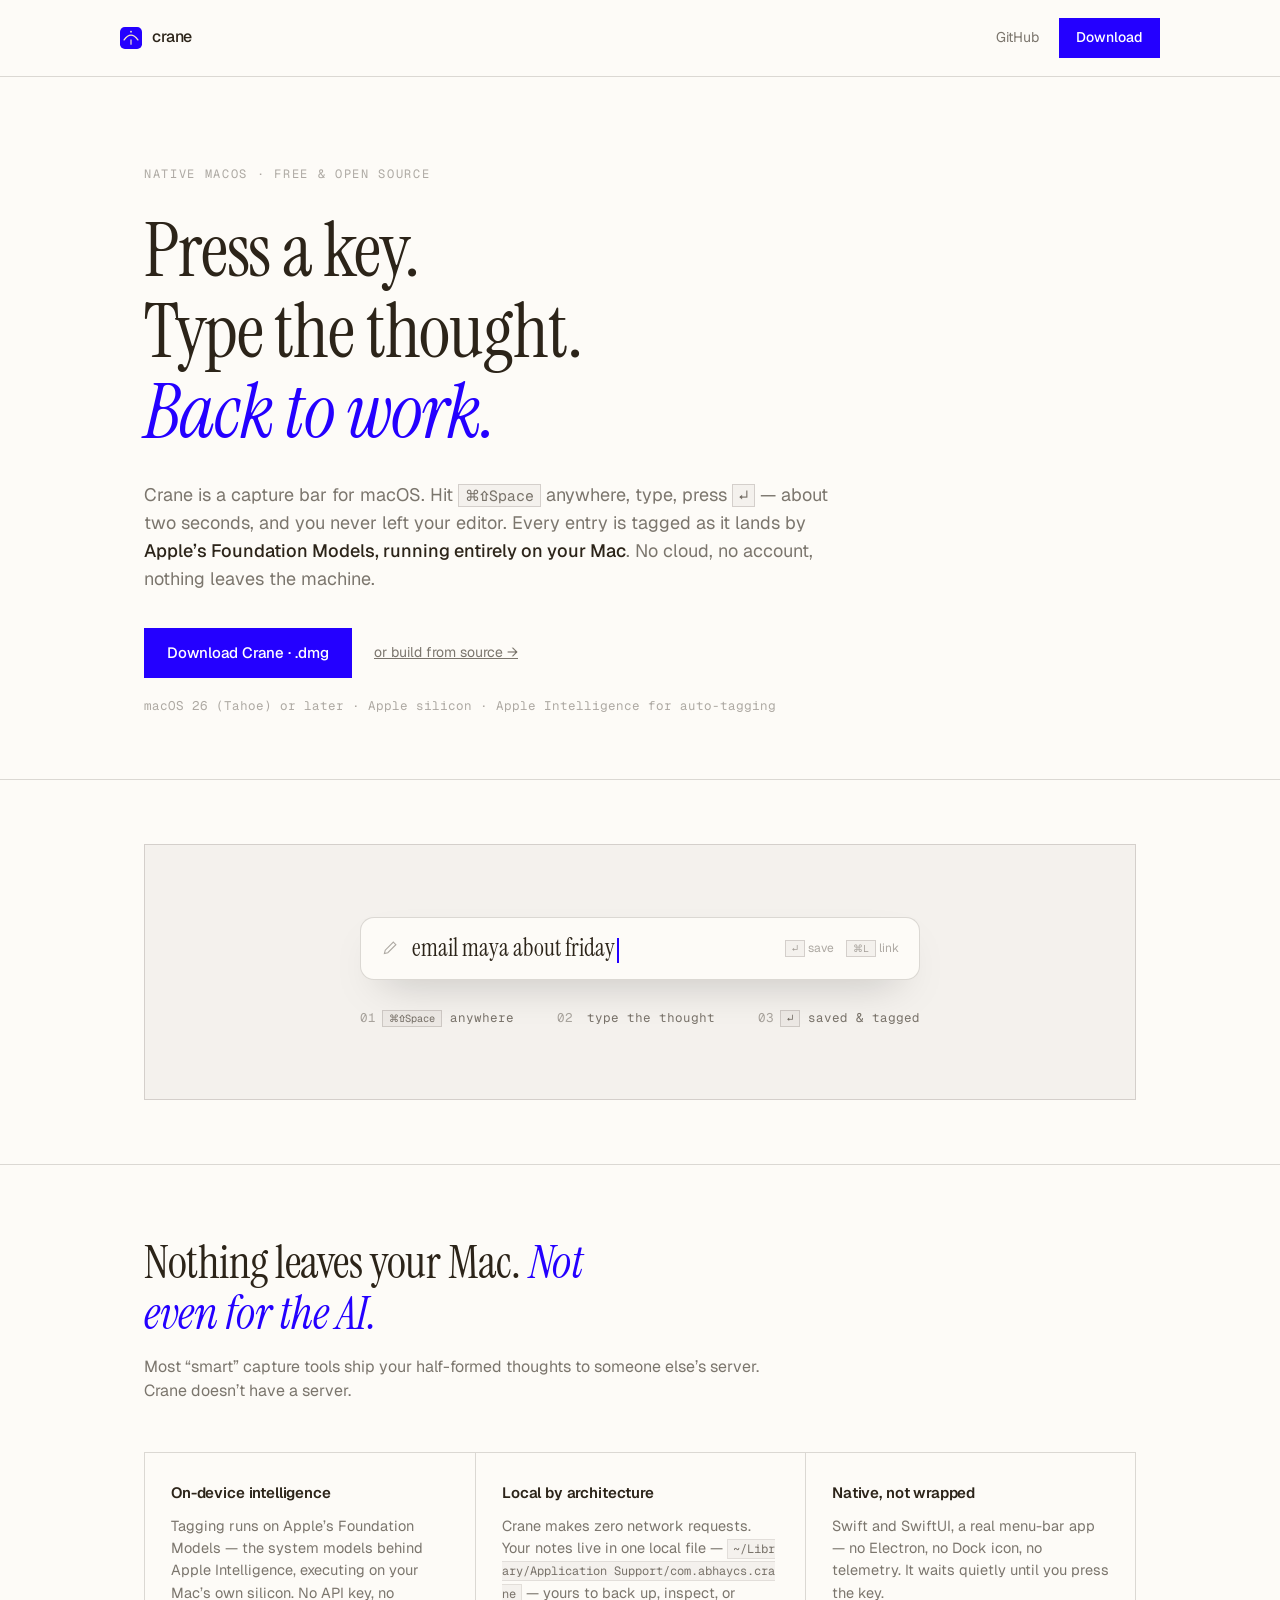
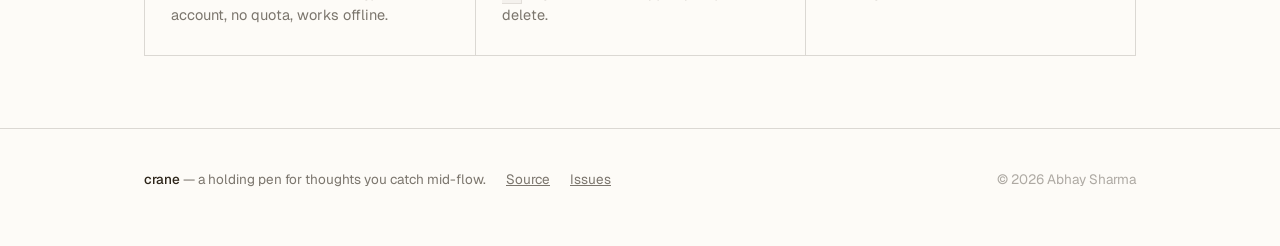
==== commit 83b3e4ed: "Merge 3db1db42254f7c3361a9adfdb45d296c9b35c94e into 3c3b788d15634bfd4c3cccc1404d63bd49b26d97" ====
--- a/landing/index.html
+++ b/landing/index.html
@@ -1,284 +1,396 @@
 <!doctype html>
-<html lang="en" data-theme="light">
-  <head>
-    <meta charset="utf-8" />
-    <meta name="viewport" content="width=device-width, initial-scale=1, viewport-fit=cover" />
-    <meta name="color-scheme" content="light dark" />
-    <title>crane — a holding pen for the thoughts you catch mid-flow</title>
-    <meta
-      name="description"
-      content="crane is a floating capture bar for macOS. ⌘⇧Space anywhere, type a thought, hit Enter. Total elapsed time: about two seconds."
-    />
-
-    <link rel="preconnect" href="https://fonts.googleapis.com" />
-    <link rel="preconnect" href="https://fonts.gstatic.com" crossorigin />
-    <link
-      href="https://fonts.googleapis.com/css2?family=Geist:wght@300;400;500;600;700&family=Geist+Mono:wght@400;500;600&family=Instrument+Serif:ital@0;1&display=swap"
-      rel="stylesheet"
-    />
-
-    <link rel="stylesheet" href="styles.css?v=23" />
-    <link rel="icon" type="image/svg+xml" href="assets/app-icon.svg" />
-  </head>
-  <body>
-    <div class="grain" aria-hidden="true"></div>
-    <div class="wash wash--sage" aria-hidden="true"></div>
-    <div class="wash wash--ink" aria-hidden="true"></div>
-
-    <header class="dock" aria-label="Primary">
-      <div class="frame frame--dock">
-        <div class="frame__body dock__row">
-          <a href="#top" class="mark" aria-label="crane home">
-            <img src="assets/app-icon.svg" alt="" width="26" height="26" decoding="async" />
-            <span class="mark__name">crane</span>
-          </a>
-
-          <nav class="dock__nav" aria-label="Sections">
-            <a href="#idea">Idea</a>
-            <a href="#flow">Demo</a>
-            <a href="#keys">Shortcuts</a>
-          </nav>
-
-          <div class="dock__end">
-            <button class="lamp" type="button" aria-label="Toggle color theme" data-theme-toggle>
-              <svg class="lamp__moon" viewBox="0 0 20 20" width="15" height="15" aria-hidden="true">
-                <path d="M16.5 12.8a7 7 0 01-9.3-9.3.5.5 0 00-.7-.6 8 8 0 1010.6 10.6.5.5 0 00-.6-.7z" fill="currentColor" />
-              </svg>
-              <svg class="lamp__sun" viewBox="0 0 20 20" width="15" height="15" aria-hidden="true">
-                <circle cx="10" cy="10" r="3.4" fill="currentColor" />
-                <g stroke="currentColor" stroke-width="1.3" stroke-linecap="round">
-                  <line x1="10" y1="2.5" x2="10" y2="4.5" />
-                  <line x1="10" y1="15.5" x2="10" y2="17.5" />
-                  <line x1="2.5" y1="10" x2="4.5" y2="10" />
-                  <line x1="15.5" y1="10" x2="17.5" y2="10" />
-                </g>
-              </svg>
-            </button>
-            <a class="pill pill--quiet" href="https://github.com/abhay-cs/crane" target="_blank" rel="noopener">Source</a>
-            <a class="pill pill--ink pill--group" href="https://github.com/abhay-cs/crane#install--run" target="_blank" rel="noopener">
-              <span>Build</span>
-              <span class="pill__orbit" aria-hidden="true">
-                <svg viewBox="0 0 16 16" width="11" height="11"><path d="M4 12V4h8M4 4l8 8" stroke="currentColor" stroke-width="1.4" fill="none" stroke-linecap="round"/></svg>
-              </span>
-            </a>
-            <button class="burger" type="button" aria-label="Open menu" aria-expanded="false" data-nav-toggle>
-              <i></i><i></i>
-            </button>
-          </div>
-        </div>
+<html lang="en">
+<head>
+  <meta charset="utf-8" />
+  <meta name="viewport" content="width=device-width, initial-scale=1" />
+  <meta name="color-scheme" content="light dark" />
+  <title>Crane — capture a thought in two seconds, entirely on your Mac</title>
+  <meta name="description" content="Crane is a native macOS capture bar. ⌘⇧Space anywhere, type, Enter — saved and auto-tagged by Apple's on-device Foundation Models. No cloud. Nothing leaves your Mac." />
+  <meta property="og:title" content="Crane for macOS" />
+  <meta property="og:description" content="Press a key. Type a thought. Back to work. On-device AI tagging — nothing leaves your Mac." />
+  <meta property="og:type" content="website" />
+
+  <link rel="icon" type="image/svg+xml" href='data:image/svg+xml,<svg xmlns="http://www.w3.org/2000/svg" viewBox="0 0 512 512"><rect width="512" height="512" rx="112" fill="%232400FF"/><path fill="none" stroke="%23F7E6C8" stroke-width="32" stroke-linecap="round" d="M96 300q160-220 320 0"/><path fill="none" stroke="%23F7E6C8" stroke-width="28" stroke-linecap="round" d="M256 300v100"/><circle cx="256" cy="108" r="22" fill="%23F7E6C8"/></svg>' />
+
+  <link rel="preconnect" href="https://fonts.googleapis.com" />
+  <link rel="preconnect" href="https://fonts.gstatic.com" crossorigin />
+  <link href="https://fonts.googleapis.com/css2?family=Geist:wght@400;500;600&family=Geist+Mono:wght@400;500&family=Instrument+Serif:ital@0;1&display=swap" rel="stylesheet" />
+
+  <style>
+    :root {
+      --paper: #fdfbf7;
+      --ink: #2c2419;
+      --ink-muted: rgba(44, 36, 25, 0.62);
+      --ink-faint: rgba(44, 36, 25, 0.38);
+      --line: rgba(44, 36, 25, 0.16);
+      --line-soft: rgba(44, 36, 25, 0.09);
+      --blue: #2400ff;
+      --blue-ink: #ffffff;
+      --recess: rgba(44, 36, 25, 0.045);
+      --serif: "Instrument Serif", "Iowan Old Style", Georgia, serif;
+      --sans: "Geist", -apple-system, system-ui, sans-serif;
+      --mono: "Geist Mono", ui-monospace, "SF Mono", monospace;
+    }
+    @media (prefers-color-scheme: dark) {
+      :root {
+        --paper: #14110e;
+        --ink: #f4ede3;
+        --ink-muted: rgba(244, 237, 227, 0.64);
+        --ink-faint: rgba(244, 237, 227, 0.4);
+        --line: rgba(244, 237, 227, 0.18);
+        --line-soft: rgba(244, 237, 227, 0.1);
+        --blue: #4d33ff;
+        --recess: rgba(244, 237, 227, 0.05);
+      }
+    }
+
+    * { box-sizing: border-box; margin: 0; }
+    html { -webkit-font-smoothing: antialiased; text-size-adjust: 100%; }
+    body {
+      font-family: var(--sans);
+      font-size: 16px;
+      line-height: 1.55;
+      color: var(--ink);
+      background: var(--paper);
+    }
+    a { color: inherit; }
+    img, svg { display: block; }
+
+    .shell {
+      max-width: 1040px;
+      margin: 0 auto;
+      padding: 0 24px;
+    }
+
+    /* ── Header ─────────────────────────────── */
+    header {
+      border-bottom: 1px solid var(--line);
+    }
+    .nav {
+      display: flex;
+      align-items: center;
+      gap: 20px;
+      padding: 18px 0;
+    }
+    .mark {
+      display: flex;
+      align-items: center;
+      gap: 10px;
+      margin-right: auto;
+      text-decoration: none;
+      font-weight: 500;
+      letter-spacing: -0.01em;
+    }
+    .nav a.quiet {
+      font-size: 14px;
+      color: var(--ink-muted);
+      text-decoration: none;
+    }
+    .nav a.quiet:hover { color: var(--ink); }
+
+    .btn {
+      display: inline-flex;
+      align-items: center;
+      gap: 8px;
+      background: var(--blue);
+      color: var(--blue-ink);
+      text-decoration: none;
+      font-size: 14px;
+      font-weight: 500;
+      padding: 8px 16px;
+      border: 1px solid var(--blue);
+    }
+    .btn:hover { filter: brightness(1.12); }
+    .btn--lg { font-size: 15px; padding: 12px 22px; }
+
+    /* ── Hero ───────────────────────────────── */
+    .hero {
+      padding: 88px 0 64px;
+      border-bottom: 1px solid var(--line);
+    }
+    .eyebrow {
+      font-family: var(--mono);
+      font-size: 12px;
+      letter-spacing: 0.14em;
+      text-transform: uppercase;
+      color: var(--ink-faint);
+      margin-bottom: 28px;
+    }
+    h1 {
+      font-family: var(--serif);
+      font-weight: 400;
+      font-size: clamp(44px, 7vw, 76px);
+      line-height: 1.06;
+      letter-spacing: -0.015em;
+    }
+    h1 span { display: block; }
+    h1 em, h2 em {
+      font-style: italic;
+      color: var(--blue);
+    }
+    .lede {
+      margin-top: 28px;
+      max-width: 58ch;
+      font-size: 18px;
+      color: var(--ink-muted);
+    }
+    .lede strong { color: var(--ink); font-weight: 500; }
+    kbd {
+      font-family: var(--mono);
+      font-size: 0.82em;
+      padding: 1px 6px;
+      border: 1px solid var(--line);
+      background: var(--recess);
+      white-space: nowrap;
+    }
+    .cta {
+      margin-top: 36px;
+      display: flex;
+      align-items: center;
+      gap: 22px;
+      flex-wrap: wrap;
+    }
+    .cta .alt {
+      font-size: 14px;
+      color: var(--ink-muted);
+    }
+    .fine {
+      margin-top: 18px;
+      font-family: var(--mono);
+      font-size: 12.5px;
+      color: var(--ink-faint);
+    }
+
+    /* ── Capture bar mock ───────────────────── */
+    .stage {
+      padding: 64px 0;
+      border-bottom: 1px solid var(--line);
+    }
+    .mock {
+      border: 1px solid var(--line);
+      background: var(--recess);
+      padding: clamp(28px, 6vw, 72px) clamp(16px, 5vw, 64px);
+    }
+    .pill {
+      max-width: 560px;
+      margin: 0 auto;
+      display: flex;
+      align-items: center;
+      gap: 14px;
+      background: var(--paper);
+      border: 1px solid var(--line);
+      border-radius: 14px; /* the app’s panel is rounded; depict it truthfully */
+      box-shadow: 0 18px 44px -22px rgba(0, 0, 0, 0.35);
+      padding: 16px 20px;
+    }
+    .pill .glyph { color: var(--ink-faint); flex: none; }
+    .pill .text {
+      font-family: var(--serif);
+      font-size: clamp(19px, 3vw, 24px);
+      line-height: 1.2;
+      white-space: nowrap;
+      overflow: hidden;
+    }
+    .caret {
+      display: inline-block;
+      width: 2px;
+      height: 1.05em;
+      vertical-align: text-bottom;
+      margin-left: 2px;
+      background: var(--blue);
+      animation: blink 1.1s steps(1) infinite;
+    }
+    @keyframes blink { 50% { opacity: 0; } }
+    @media (prefers-reduced-motion: reduce) { .caret { animation: none; } }
+    .pill .hints {
+      margin-left: auto;
+      display: flex;
+      gap: 12px;
+      font-size: 12px;
+      color: var(--ink-faint);
+      white-space: nowrap;
+    }
+    @media (max-width: 560px) { .pill .hints { display: none; } }
+
+    .steps {
+      max-width: 560px;
+      margin: 28px auto 0;
+      display: flex;
+      justify-content: space-between;
+      gap: 16px;
+      font-family: var(--mono);
+      font-size: 12.5px;
+      color: var(--ink-muted);
+    }
+    .steps b { color: var(--ink-faint); font-weight: 400; margin-right: 6px; }
+    @media (max-width: 560px) { .steps { flex-direction: column; gap: 8px; } }
+
+    /* ── On-device section ──────────────────── */
+    .local { padding: 72px 0; border-bottom: 1px solid var(--line); }
+    h2 {
+      font-family: var(--serif);
+      font-weight: 400;
+      font-size: clamp(32px, 4.5vw, 46px);
+      line-height: 1.1;
+      letter-spacing: -0.01em;
+      max-width: 24ch;
+    }
+    .local .sub {
+      margin-top: 16px;
+      max-width: 56ch;
+      color: var(--ink-muted);
+    }
+    .cols {
+      margin-top: 48px;
+      display: grid;
+      grid-template-columns: repeat(3, 1fr);
+      border: 1px solid var(--line);
+    }
+    .cols > div { padding: 28px 26px; }
+    .cols > div + div { border-left: 1px solid var(--line); }
+    @media (max-width: 760px) {
+      .cols { grid-template-columns: 1fr; }
+      .cols > div + div { border-left: 0; border-top: 1px solid var(--line); }
+    }
+    .cols h3 {
+      font-size: 15px;
+      font-weight: 600;
+      letter-spacing: -0.01em;
+    }
+    .cols p {
+      margin-top: 10px;
+      font-size: 14.5px;
+      color: var(--ink-muted);
+    }
+    .cols code {
+      font-family: var(--mono);
+      font-size: 12px;
+      background: var(--recess);
+      border: 1px solid var(--line-soft);
+      padding: 1px 5px;
+      word-break: break-all;
+    }
+
+    /* ── Footer ─────────────────────────────── */
+    footer { padding: 40px 0 56px; }
+    .foot {
+      display: flex;
+      align-items: baseline;
+      gap: 20px;
+      flex-wrap: wrap;
+      font-size: 13.5px;
+      color: var(--ink-muted);
+    }
+    .foot strong { color: var(--ink); font-weight: 500; }
+    .foot a { color: var(--ink-muted); }
+    .foot a:hover { color: var(--ink); }
+    .foot .spacer { margin-left: auto; color: var(--ink-faint); }
+  </style>
+</head>
+<body>
+
+  <header>
+    <div class="shell nav">
+      <a class="mark" href="#">
+        <svg width="22" height="22" viewBox="0 0 512 512" aria-hidden="true">
+          <rect width="512" height="512" rx="112" fill="#2400FF" />
+          <path fill="none" stroke="#F7E6C8" stroke-width="32" stroke-linecap="round" d="M96 300q160-220 320 0" />
+          <path fill="none" stroke="#F7E6C8" stroke-width="28" stroke-linecap="round" d="M256 300v100" />
+          <circle cx="256" cy="108" r="22" fill="#F7E6C8" />
+        </svg>
+        crane
+      </a>
+      <a class="quiet" href="https://github.com/abhay-cs/crane">GitHub</a>
+      <a class="btn" href="https://github.com/abhay-cs/crane/releases/latest/download/Crane.dmg">Download</a>
+    </div>
+  </header>
+
+  <section class="hero">
+    <div class="shell">
+      <p class="eyebrow">Native macOS · Free &amp; open source</p>
+      <h1>
+        <span>Press a key.</span>
+        <span>Type the thought.</span>
+        <span><em>Back to work.</em></span>
+      </h1>
+      <p class="lede">
+        Crane is a capture bar for macOS. Hit <kbd>⌘⇧Space</kbd> anywhere, type, press <kbd>↵</kbd> —
+        about two seconds, and you never left your editor. Every entry is tagged as it lands by
+        <strong>Apple’s Foundation Models, running entirely on your Mac</strong>. No cloud, no account,
+        nothing leaves the machine.
+      </p>
+      <div class="cta">
+        <a class="btn btn--lg" href="https://github.com/abhay-cs/crane/releases/latest/download/Crane.dmg">Download Crane&nbsp;·&nbsp;.dmg</a>
+        <a class="alt" href="https://github.com/abhay-cs/crane#run-it">or build from source →</a>
       </div>
-    </header>
-
-    <div class="sheet" aria-hidden="true" data-nav-overlay>
-      <nav class="sheet__nav">
-        <a href="#idea" style="--i: 0">Idea</a>
-        <a href="#flow" style="--i: 1">Demo</a>
-        <a href="#keys" style="--i: 2">Shortcuts</a>
-        <a href="https://github.com/abhay-cs/crane" target="_blank" rel="noopener" style="--i: 3">Source</a>
-        <a href="https://github.com/abhay-cs/crane#install--run" target="_blank" rel="noopener" style="--i: 4">Build</a>
-      </nav>
-    </div>
-
-    <main id="top">
-      <section class="poster">
-        <div class="poster__rail enter">
-          <span class="tag tag--blue">Crane 1.0 · macOS</span>
-        </div>
-
-        <h1 class="poster__head enter" data-delay="60">
-          <span class="poster__line">Don&rsquo;t switch apps</span>
-          <span class="poster__line poster__line--accent">for a sentence in your head.</span>
-        </h1>
-
-        <div class="poster__grid enter" data-delay="140">
-          <p class="poster__lede">
-            <kbd>⌘</kbd><kbd>⇧</kbd><kbd>Space</kbd>, type, <kbd>↵</kbd> — back in your editor in about two seconds.
+      <p class="fine">macOS 26 (Tahoe) or later · Apple silicon · Apple Intelligence for auto-tagging</p>
+    </div>
+  </section>
+
+  <section class="stage" aria-label="What Crane looks like">
+    <div class="shell">
+      <div class="mock">
+        <div class="pill" role="img" aria-label="Crane’s floating capture bar with a half-typed thought">
+          <span class="glyph" aria-hidden="true">
+            <svg viewBox="0 0 20 20" width="17" height="17"><path d="M14.5 2.5l3 3-9.5 9.5-4 1 1-4 9.5-9.5z" stroke="currentColor" stroke-width="1.3" fill="none" /></svg>
+          </span>
+          <span class="text">email maya about friday<span class="caret"></span></span>
+          <span class="hints" aria-hidden="true">
+            <span><kbd>↵</kbd> save</span>
+            <span><kbd>⌘L</kbd> link</span>
+          </span>
+        </div>
+        <div class="steps" aria-hidden="true">
+          <span><b>01</b><kbd>⌘⇧Space</kbd> anywhere</span>
+          <span><b>02</b> type the thought</span>
+          <span><b>03</b><kbd>↵</kbd> saved &amp; tagged</span>
+        </div>
+      </div>
+    </div>
+  </section>
+
+  <section class="local">
+    <div class="shell">
+      <h2>Nothing leaves your Mac. <em>Not even for the AI.</em></h2>
+      <p class="sub">
+        Most “smart” capture tools ship your half-formed thoughts to someone else’s server.
+        Crane doesn’t have a server.
+      </p>
+      <div class="cols">
+        <div>
+          <h3>On-device intelligence</h3>
+          <p>
+            Tagging runs on Apple’s Foundation Models — the system models behind Apple Intelligence,
+            executing on your Mac’s own silicon. No API key, no account, no quota, works offline.
           </p>
-          <div class="poster__cta">
-            <a class="pill pill--ink pill--lg pill--group" href="https://github.com/abhay-cs/crane#install--run" target="_blank" rel="noopener" id="download">
-              <span>Build from source</span>
-              <span class="pill__orbit" aria-hidden="true">
-                <svg viewBox="0 0 16 16" width="12" height="12"><path d="M4 12V4h8M4 4l8 8" stroke="currentColor" stroke-width="1.4" fill="none" stroke-linecap="round"/></svg>
-              </span>
-            </a>
-            <a class="pill pill--paper pill--lg pill--group" href="#flow">
-              <span>Watch the flow</span>
-              <span class="pill__orbit" aria-hidden="true">
-                <svg viewBox="0 0 16 16" width="12" height="12"><path d="M5 3v10l8-5-8-5z" fill="currentColor"/></svg>
-              </span>
-            </a>
-          </div>
-          <ul class="poster__facts">
-            <li><strong>2s</strong> to capture</li>
-            <li>No Dock · no Cmd-Tab</li>
-          </ul>
-        </div>
-
-        <div class="stack stack--hero enter" data-delay="280">
-          <div class="stack__layer stack__layer--back" aria-hidden="true"></div>
-          <div class="stack__layer stack__layer--main">
-            <div class="frame frame--stage">
-              <div class="frame__body">
-                <div class="stage" id="flow">
-                  <div class="win" role="img" aria-label="crane capture pill over Xcode">
-                    <div class="win__chrome">
-                      <span class="win__dot win__dot--r"></span>
-                      <span class="win__dot win__dot--y"></span>
-                      <span class="win__dot win__dot--g"></span>
-                      <span class="win__path">ContentView.swift — Xcode 26</span>
-                    </div>
-                    <div class="win__canvas">
-                      <pre class="win__code" aria-hidden="true"><code><span class="c">// out of the way.</span>
-<span class="k">struct</span> <span class="t">DropInputBar</span>: <span class="t">View</span> {
-  <span class="k">var</span> body: <span class="k">some</span> <span class="t">View</span> {
-    <span class="t">TextField</span>(<span class="s">"Drop your thought…"</span>, text: $text)
-      .onSubmit { save() }
-  }
-}</code></pre>
-                      <div class="win__float">
-                        <div class="capture" id="capturePill" data-state="capture">
-                          <span class="capture__glyph">
-                            <svg class="capture__ico capture__ico--pen" viewBox="0 0 20 20" width="18" height="18"><path d="M14.5 2.5l3 3-9.5 9.5-4 1 1-4 9.5-9.5z" stroke="currentColor" stroke-width="1.3" fill="none"/></svg>
-                            <svg class="capture__ico capture__ico--link" viewBox="0 0 20 20" width="18" height="18"><path d="M8 12l4-4M6 14a3 3 0 010-4l2-2M14 6a3 3 0 010 4l-2 2" stroke="currentColor" stroke-width="1.5" fill="none" stroke-linecap="round"/></svg>
-                            <svg class="capture__ico capture__ico--ok" viewBox="0 0 20 20" width="18" height="18"><path d="M4 10l4 4 8-8" stroke="currentColor" stroke-width="1.8" fill="none" stroke-linecap="round"/></svg>
-                          </span>
-                          <span class="capture__line" id="pillText"><span class="capture__caret"></span></span>
-                          <span class="capture__flag" id="pillLinkBadge">LINK</span>
-                          <span class="capture__keys">
-                            <span><kbd>↵</kbd> save</span>
-                            <span><kbd>⌘L</kbd> link</span>
-                            <span><kbd>⌘H</kbd> history</span>
-                          </span>
-                        </div>
-                        <div class="archive" id="historyCard">
-                          <div class="archive__top">
-                            <button class="archive__back" type="button" aria-label="Back"><svg viewBox="0 0 16 16" width="12" height="12"><path d="M10 4L6 8l4 4" stroke="currentColor" stroke-width="1.5" fill="none" stroke-linecap="round"/></svg></button>
-                            <span class="archive__find">Search drops</span>
-                            <span class="archive__n">14 drops</span>
-                          </div>
-                          <ul class="archive__rows">
-                            <li><span>✎</span><span>Email Maya about Friday — try the late slot</span><time>now</time></li>
-                            <li class="is-url"><span>↗</span><span>linear.app/issue/CRN-204</span><time>2m</time></li>
-                            <li><span>✎</span><span>Tag system for crane — mlx locally?</span><time>11m</time></li>
-                            <li><span>✎</span><span>Borderless NSPanel notes from Jay</span><time>38m</time></li>
-                            <li class="is-url"><span>↗</span><span>developer.apple.com/.../liquid-glass</span><time>1h</time></li>
-                            <li><span>✎</span><span>Re-read typography before Monday</span><time>2h</time></li>
-                          </ul>
-                        </div>
-                      </div>
-                    </div>
-                    <div class="win__bar" aria-hidden="true">
-                      <span>Xcode</span><span>File</span><span>Edit</span><span class="win__gap"></span>
-                      <span class="win__crane">crane</span><span>9:41</span>
-                    </div>
-                  </div>
-                  <div class="stage__tabs" role="tablist" aria-label="Preview state">
-                    <button data-pill-state="capture" class="tab is-on" type="button" role="tab"><i></i>Capture</button>
-                    <button data-pill-state="link" class="tab" type="button" role="tab"><i></i>Link</button>
-                    <button data-pill-state="saved" class="tab" type="button" role="tab"><i></i>Saved</button>
-                    <button data-pill-state="history" class="tab" type="button" role="tab"><i></i>History</button>
-                    <button class="tab tab--dim" type="button" data-pill-replay>Replay</button>
-                  </div>
-                </div>
-              </div>
-            </div>
-          </div>
-        </div>
-      </section>
-
-      <section class="spread section" id="idea">
-        <p class="tag enter">The idea</p>
-        <h2 class="spread__h enter" data-delay="60">
-          A holding pen<span class="muted">,</span> <span class="em">not a notes app.</span>
-        </h2>
-        <p class="spread__lede enter" data-delay="120">
-          Catch the thought without leaving your app. Skim the list later — act on it or discard.
-        </p>
-      </section>
-
-      <section class="keys section" id="keys">
-        <header class="keys__head enter">
-          <p class="tag tag--blue">Shortcuts</p>
-          <h2>Eight chords.</h2>
-        </header>
-        <div class="frame enter" data-delay="80">
-          <table class="frame__body keys__table">
-            <thead>
-              <tr><th scope="col">Where</th><th scope="col">Combo</th><th scope="col">Action</th></tr>
-            </thead>
-            <tbody>
-              <tr><td>Anywhere</td><td><kbd>⌘</kbd><kbd>⇧</kbd><kbd>Space</kbd></td><td>Toggle capture pill</td></tr>
-              <tr><td>Capture</td><td><kbd>↵</kbd></td><td>Save & dismiss</td></tr>
-              <tr><td>Capture</td><td><kbd>⌘</kbd><kbd>L</kbd></td><td>Link mode</td></tr>
-              <tr><td>Capture</td><td><kbd>⌘</kbd><kbd>H</kbd></td><td>History</td></tr>
-              <tr><td>Capture</td><td><kbd>Esc</kbd></td><td>Dismiss</td></tr>
-              <tr><td>History</td><td><kbd>⌫</kbd></td><td>Delete row</td></tr>
-              <tr><td>History</td><td><kbd>Esc</kbd></td><td>Back to capture</td></tr>
-              <tr><td>Menu bar</td><td><kbd>⌘</kbd><kbd>Q</kbd></td><td>Quit</td></tr>
-            </tbody>
-          </table>
-        </div>
-      </section>
-
-      <section class="folio section" id="dash">
-        <p class="folio__caption enter">Menu-bar dashboard — same drops as the pill.</p>
-        <div class="stack stack--folio enter" data-delay="80">
-          <div class="stack__layer stack__layer--folio">
-            <div class="frame">
-              <div class="frame__body panel" aria-label="Dashboard preview">
-                <div class="panel__top"><span class="panel__brand">Crane</span><span class="panel__meta">menu bar</span></div>
-                <div class="panel__stats">
-                  <div><span>TOTAL</span><strong>412</strong></div>
-                  <div><span>TODAY</span><strong>8</strong></div>
-                  <div><span>STREAK</span><strong>23<small>d</small></strong></div>
-                </div>
-                <div class="panel__block">
-                  <div class="panel__row"><span>Activity</span><span>14 days</span></div>
-                  <div class="spark">
-                    <i style="--h:18%"></i><i style="--h:38%"></i><i style="--h:22%"></i><i style="--h:64%"></i>
-                    <i style="--h:48%"></i><i style="--h:80%"></i><i style="--h:56%"></i><i style="--h:33%"></i>
-                    <i style="--h:70%"></i><i style="--h:92%"></i><i style="--h:60%"></i><i style="--h:44%"></i>
-                    <i style="--h:78%"></i><i style="--h:100%"></i>
-                  </div>
-                </div>
-                <div class="panel__block">
-                  <div class="panel__row"><span>Type</span></div>
-                  <div class="split">
-                    <span style="--w:68%">thoughts <b>280</b></span>
-                    <span class="split__links" style="--w:32%">links <b>132</b></span>
-                  </div>
-                </div>
-                <div class="panel__block">
-                  <div class="panel__row"><span>Recent</span><span>3 / 412</span></div>
-                  <ul class="panel__drops">
-                    <li><span>✎</span><span>Email Maya about Friday</span><time>now</time></li>
-                    <li class="is-url"><span>↗</span><span>linear.app/CRN-204</span><time>2m</time></li>
-                    <li><span>✎</span><span>Tag system (mlx)</span><time>11m</time></li>
-                  </ul>
-                </div>
-                <footer class="panel__foot"><span><kbd>⌘</kbd><kbd>⇧</kbd><kbd>Space</kbd></span><span><kbd>⌘</kbd><kbd>Q</kbd> quit</span></footer>
-              </div>
-            </div>
-          </div>
-        </div>
-      </section>
-
-      <footer class="tail">
-        <div class="tail__brand">
-          <img src="assets/app-icon.svg" alt="" width="32" height="32" decoding="async" />
-          <div>
-            <strong>crane</strong>
-            <p>A holding pen for thoughts you catch mid-flow.</p>
-          </div>
-        </div>
-        <nav class="tail__nav">
-          <div><span>Product</span><a href="#flow">Demo</a><a href="#keys">Shortcuts</a></div>
-          <div><span>Open</span><a href="https://github.com/abhay-cs/crane" target="_blank" rel="noopener">GitHub</a><a href="https://github.com/abhay-cs/crane/issues" target="_blank" rel="noopener">Issues</a></div>
-        </nav>
-        <p class="tail__fine">© 2026 · Open source · Winnipeg</p>
-      </footer>
-    </main>
-
-    <script src="app.js?v=7" defer></script>
-  </body>
+        </div>
+        <div>
+          <h3>Local by architecture</h3>
+          <p>
+            Crane makes zero network requests. Your notes live in one local file —
+            <code>~/Library/Application Support/com.abhaycs.crane</code> — yours to back up,
+            inspect, or delete.
+          </p>
+        </div>
+        <div>
+          <h3>Native, not wrapped</h3>
+          <p>
+            Swift and SwiftUI, a real menu-bar app — no Electron, no Dock icon, no telemetry.
+            It waits quietly until you press the key.
+          </p>
+        </div>
+      </div>
+    </div>
+  </section>
+
+  <footer>
+    <div class="shell foot">
+      <span><strong>crane</strong> — a holding pen for thoughts you catch mid-flow.</span>
+      <a href="https://github.com/abhay-cs/crane">Source</a>
+      <a href="https://github.com/abhay-cs/crane/issues">Issues</a>
+      <span class="spacer">© 2026 Abhay Sharma</span>
+    </div>
+  </footer>
+
+</body>
 </html>
